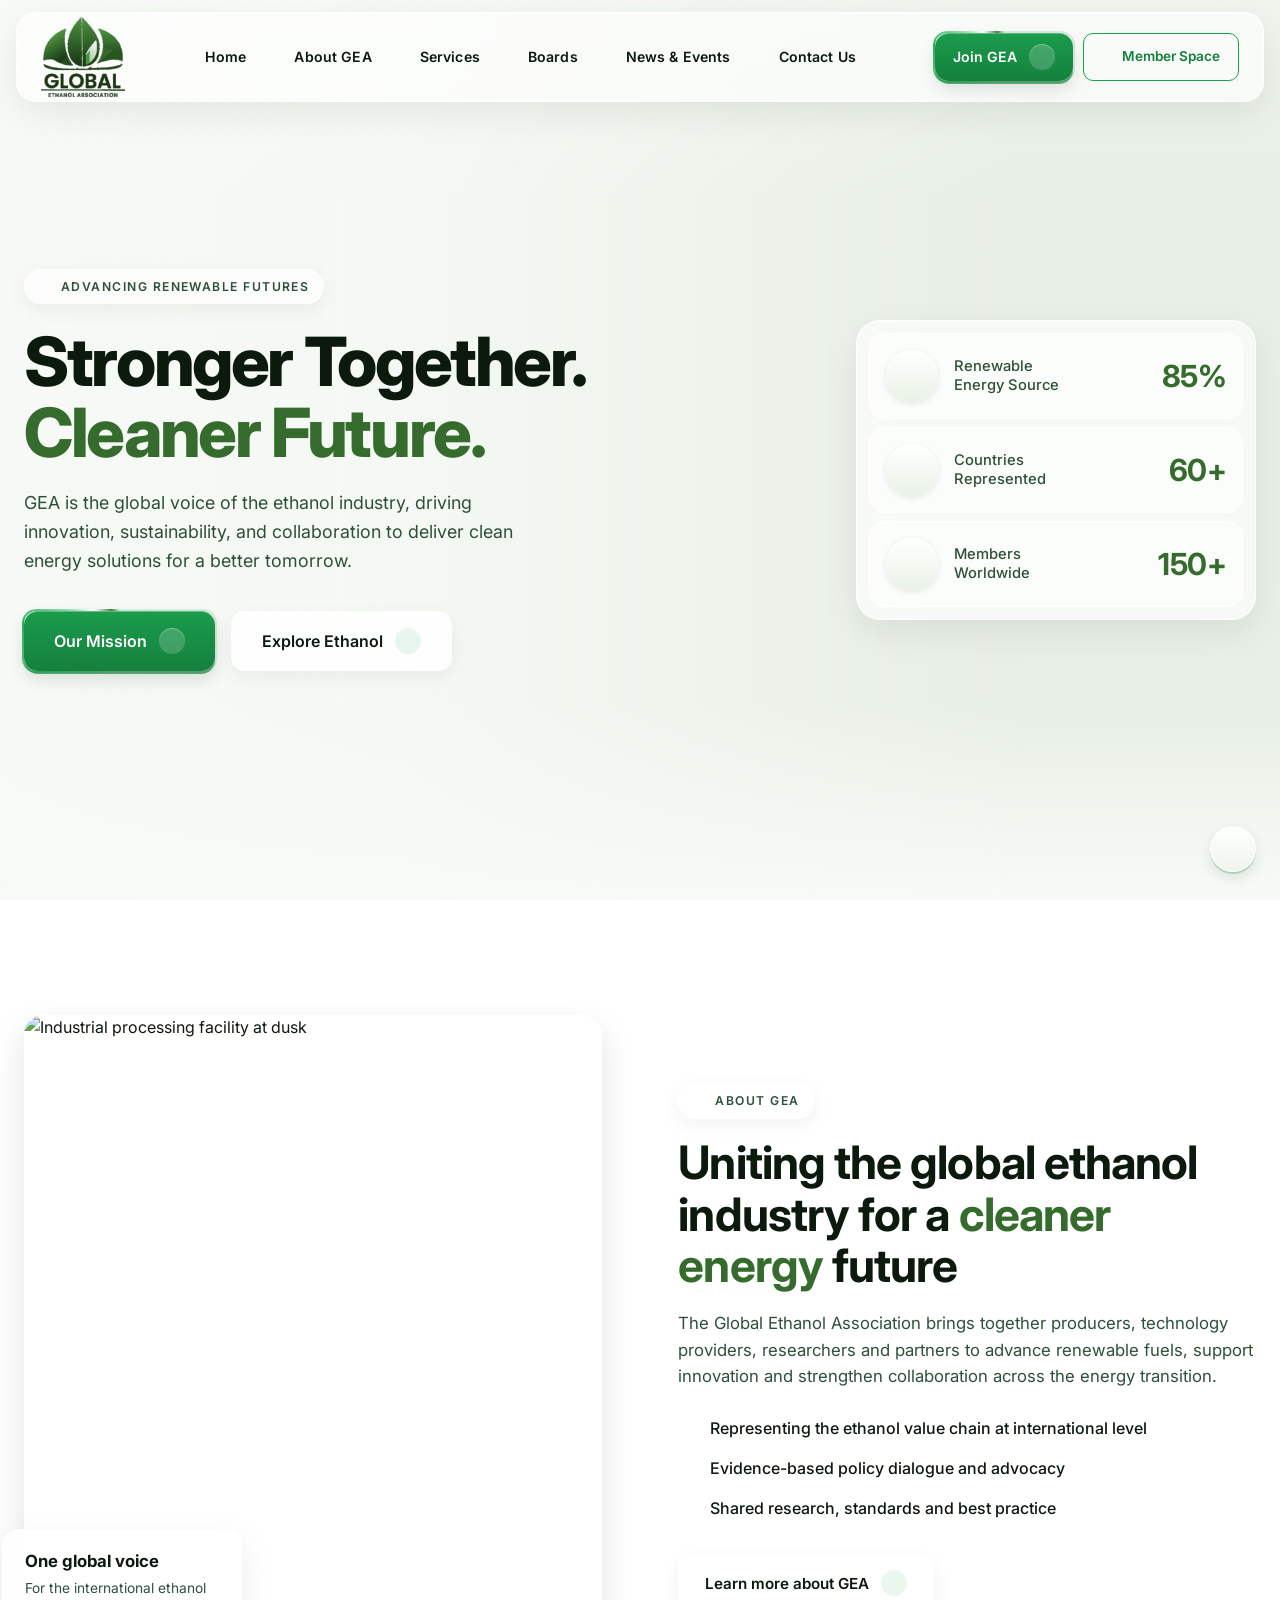
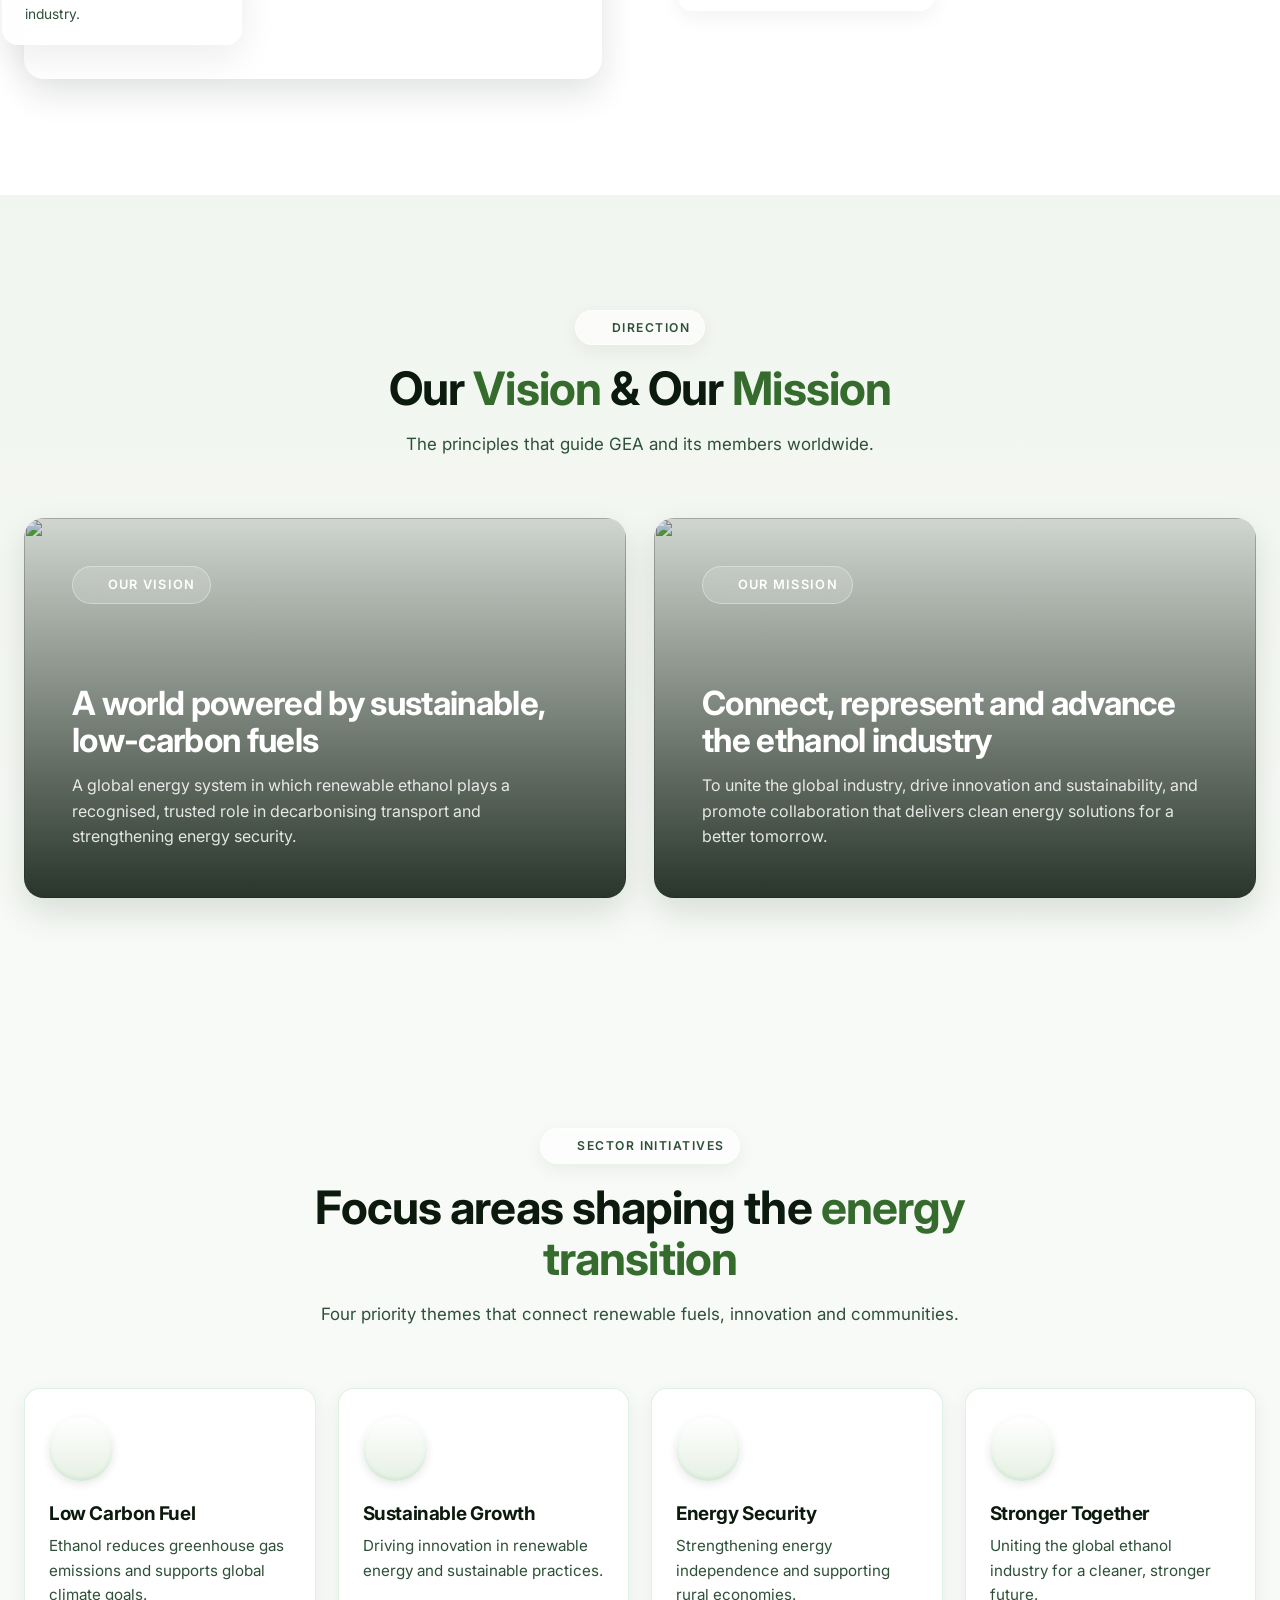
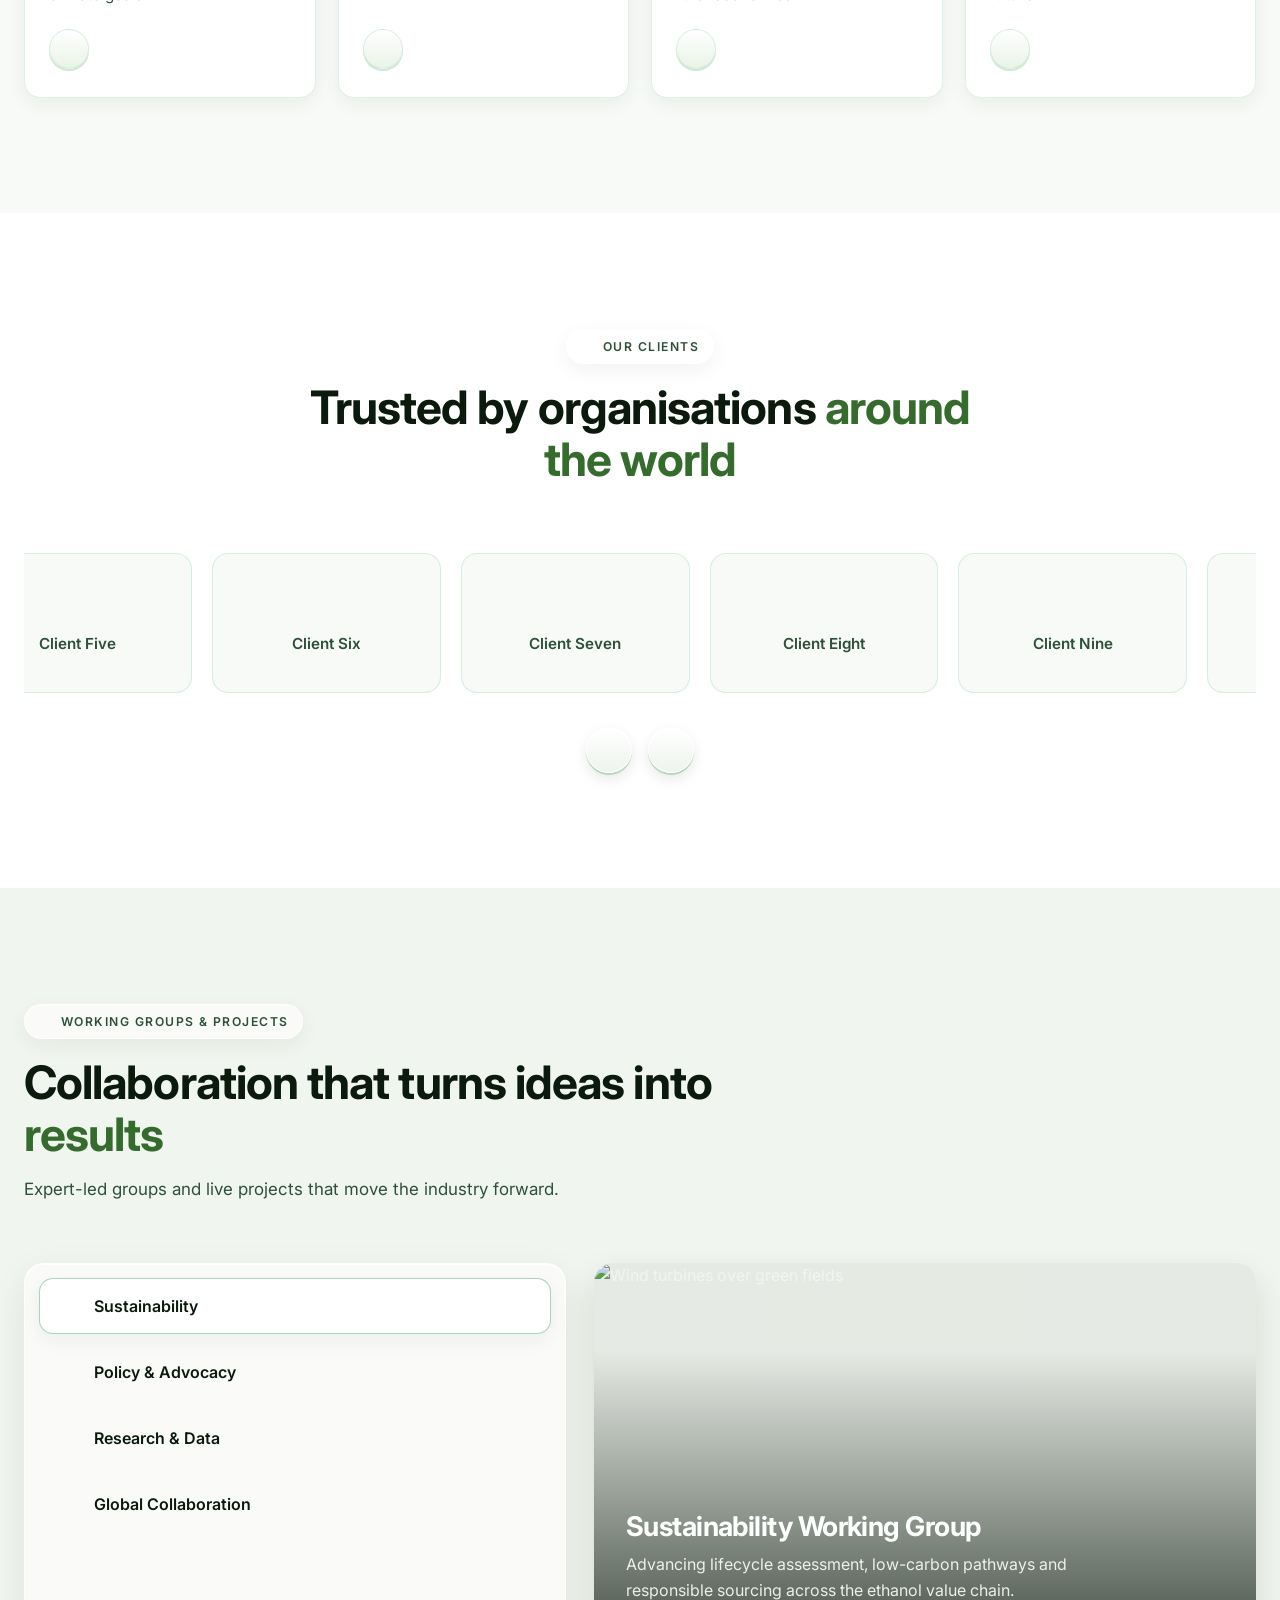
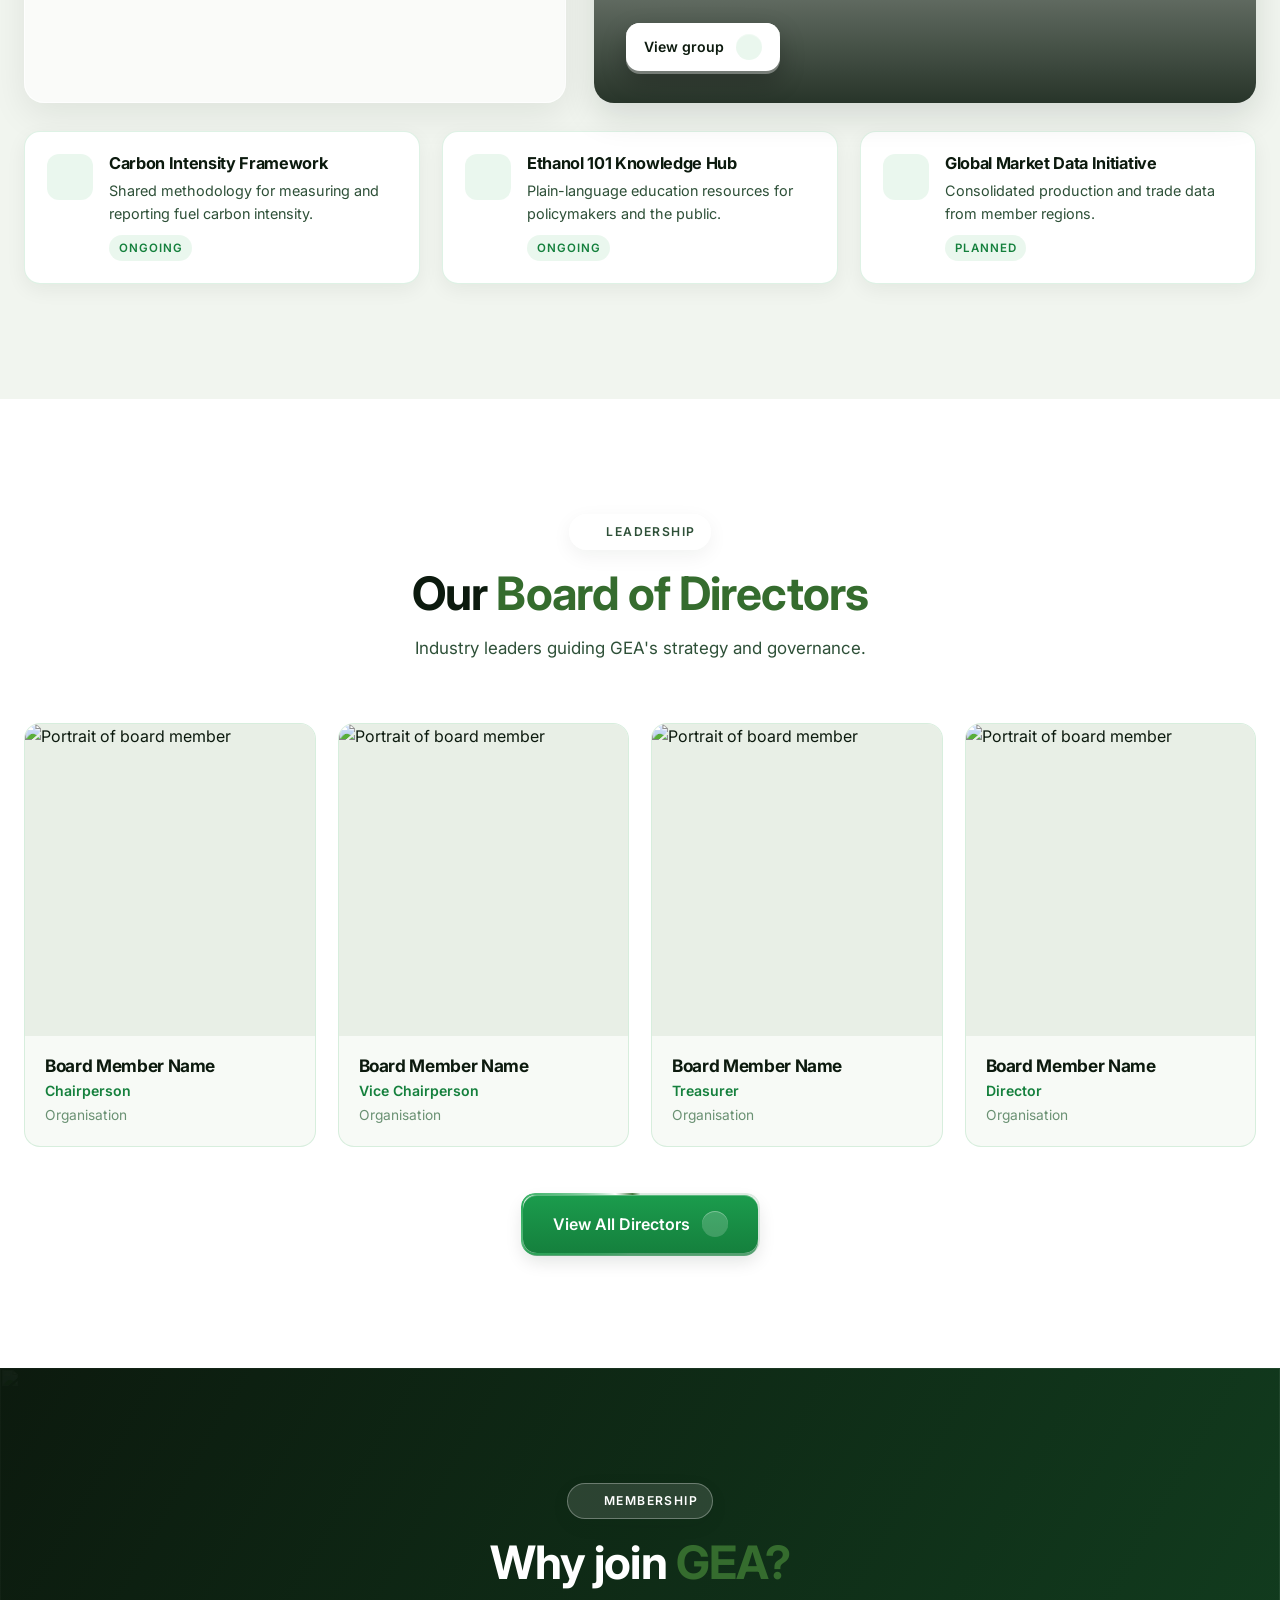
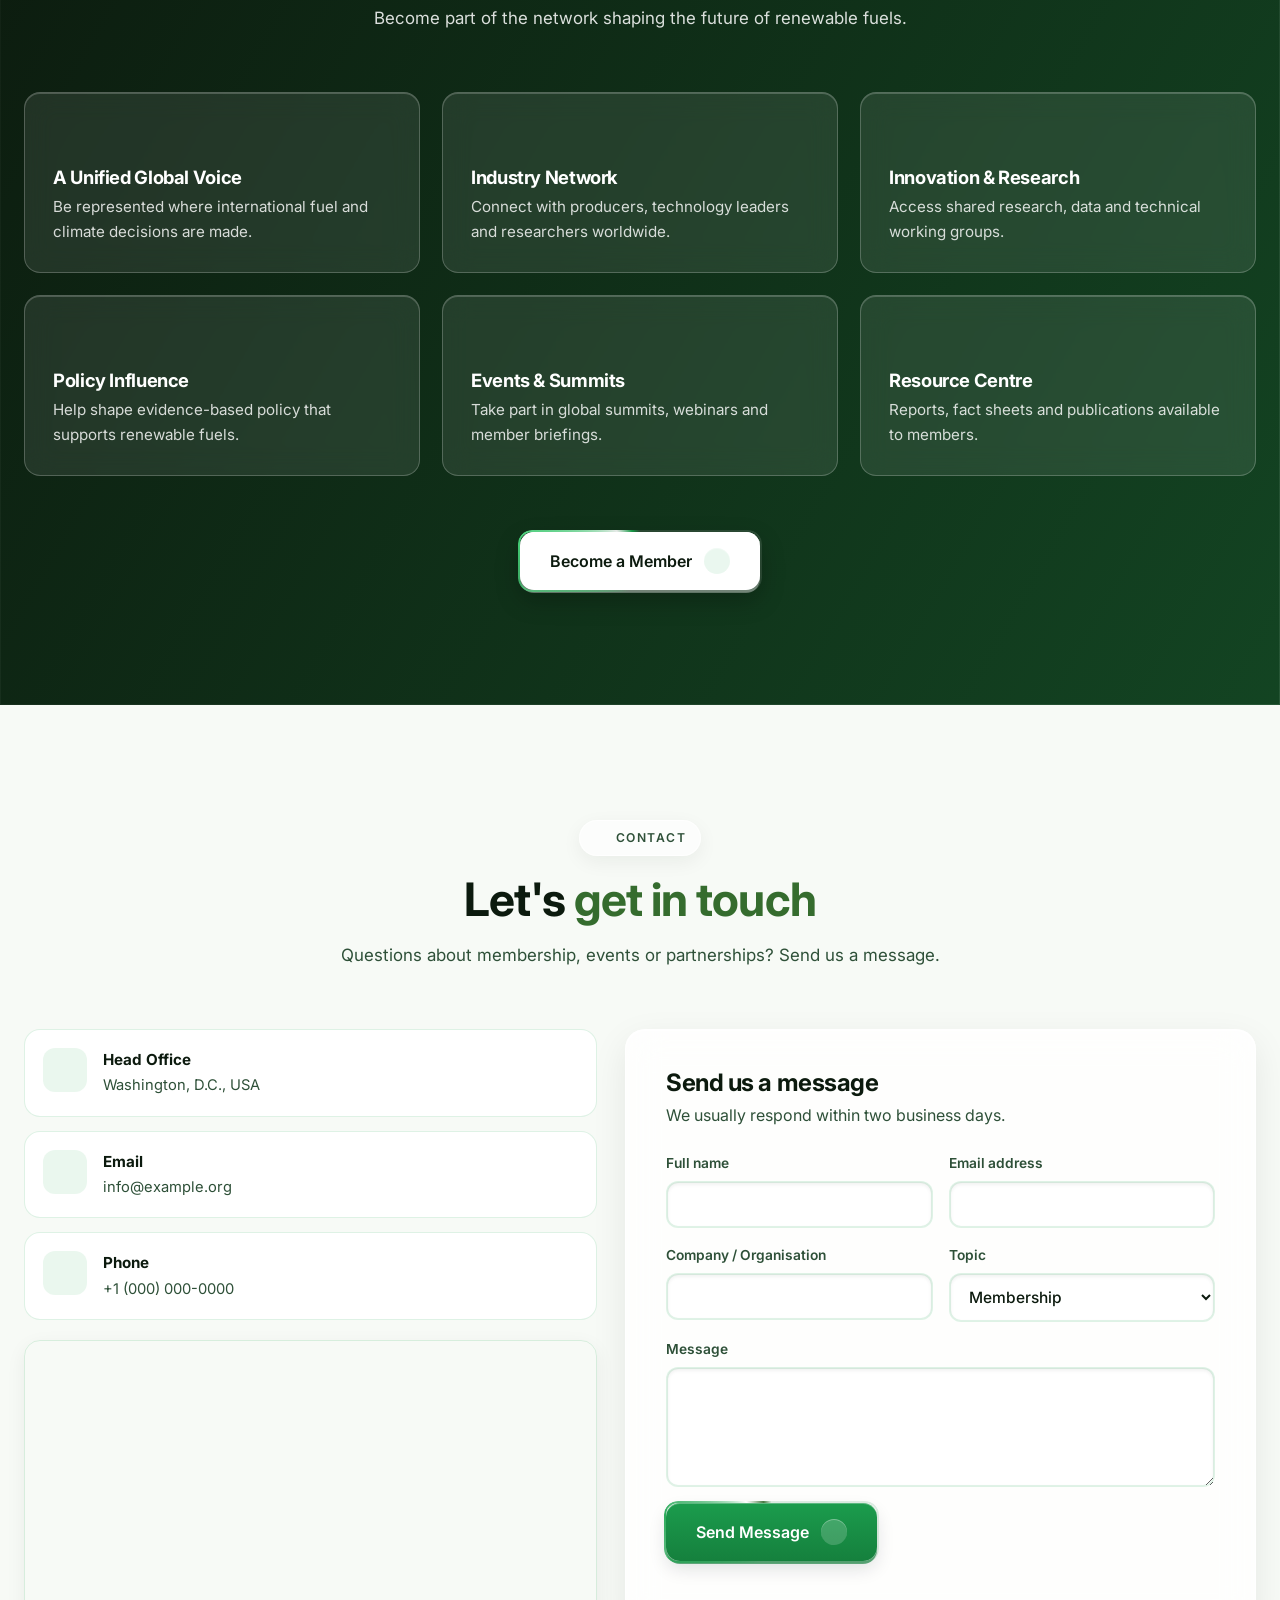
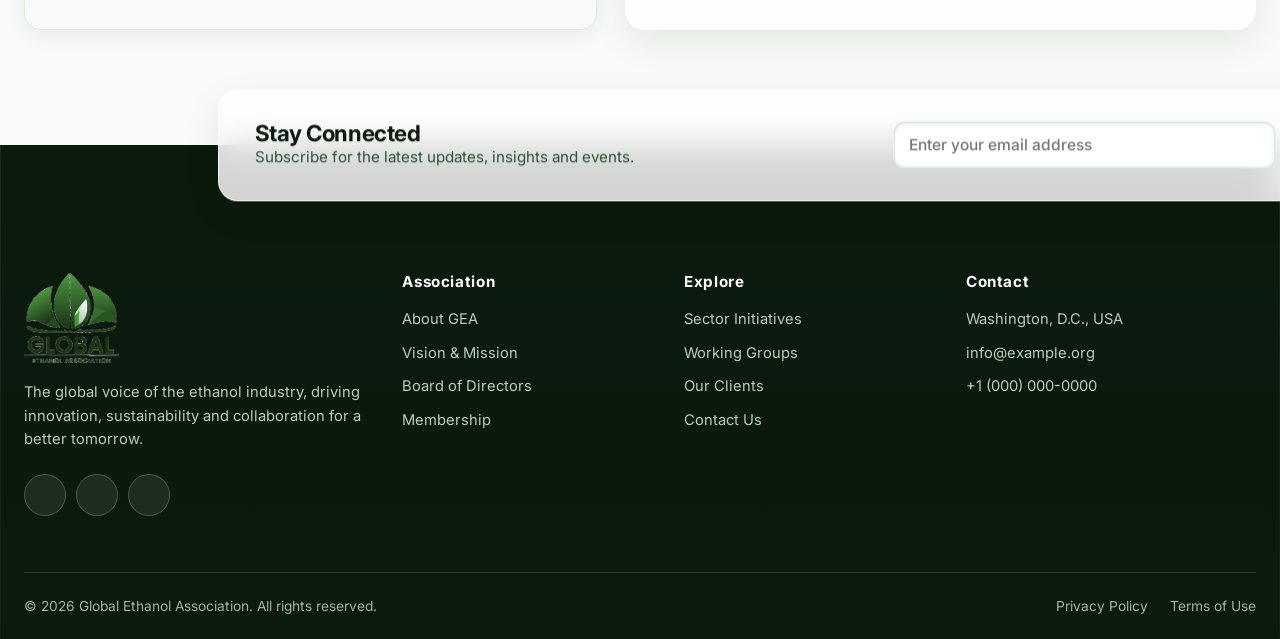
==== index.html @ d908e76a "first commit" ====
<!DOCTYPE html>
<html lang="en">
<head>
<meta charset="UTF-8">
<meta name="viewport" content="width=device-width, initial-scale=1">
<title>Global Ethanol Association | Stronger Together. Cleaner Future.</title>
<meta name="description" content="The Global Ethanol Association brings together the global ethanol industry to advance renewable fuels, innovation and collaboration.">
<link rel="preconnect" href="https://fonts.googleapis.com">
<link rel="preconnect" href="https://fonts.gstatic.com" crossorigin>
<link href="https://fonts.googleapis.com/css2?family=Inter:wght@400;500;600;700;800&display=swap" rel="stylesheet">
<script src="https://unpkg.com/lucide@latest"></script>

<link rel="stylesheet" href="css/style.css">
</head>

<body>
<a class="skip" href="#main">Skip to main content</a>

<!-- =============== HEADER =============== -->
<header class="header" id="header">
  <div class="bar">
    <a class="logo" href="index.html" aria-label="Global Ethanol Association home">
      <img src="assets/gea-logo-header.png" alt="Global Ethanol Association" width="190" height="46">
    </a>
    <nav class="nav" aria-label="Primary">
      <ul>
        <li><a href="index.html" class="active">Home</a></li>
        <li><a href="about.html">About GEA</a></li>
        <li><a href="services.html">Services</a></li>
        <li><a href="about.html#board">Boards</a></li>
        <li><a href="news-events.html">News &amp; Events</a></li>
        <li><a href="contact.html">Contact Us</a></li>
      </ul>
    </nav>
    <div class="header-actions">
      <a class="btn btn-primary btn-orbit sm" href="contact.html#join" id="joinGEABtn">Join GEA <span class="ico"><i data-lucide="arrow-right"></i></span></a>
      <a class="btn-member" href="#memberspace" id="memberSpaceBtn"><i data-lucide="lock"></i> Member Space</a>
      <button class="icon-btn menu-toggle" id="menuBtn" aria-label="Open menu" aria-expanded="false" aria-controls="mobileMenu"><i data-lucide="menu"></i></button>
    </div>
  </div>
</header>

<div class="mobile-menu" id="mobileMenu" aria-hidden="true">
  <div class="mobile-menu-inner">
    <a class="link" href="index.html">Home <i data-lucide="arrow-right"></i></a>
    <a class="link" href="about.html">About GEA <i data-lucide="arrow-right"></i></a>
    <a class="link" href="services.html">Services <i data-lucide="arrow-right"></i></a>
    <a class="link" href="about.html#board">Boards <i data-lucide="arrow-right"></i></a>
    <a class="link" href="news-events.html">News &amp; Events <i data-lucide="arrow-right"></i></a>
    <a class="link" href="contact.html">Contact Us <i data-lucide="arrow-right"></i></a>
    <div class="mobile-menu-btns">
      <a class="btn btn-primary btn-orbit lg" href="contact.html#join">Join GEA <span class="ico"><i data-lucide="arrow-right"></i></span></a>
      <a class="btn-member" href="#memberspace"><i data-lucide="lock"></i> Member Space</a>
    </div>
  </div>
</div>

<main id="main">

<!-- =============== HERO =============== -->
<section class="hero" id="top">
  <div class="hero-media">
    <video id="heroVideo" autoplay muted loop playsinline preload="auto"
      poster="https://images.unsplash.com/photo-1466611653911-95081537e5b7?auto=format&fit=crop&w=1920&q=80">
      <source src="https://lightslategray-eel-513130.hostingersite.com/assets/video/intro_1080.mp4" type="video/mp4">
    </video>
  </div>

  <div class="container hero-inner">
    <div>
      <span class="eyebrow rise delay-0"><i data-lucide="leaf"></i> Advancing Renewable Futures</span>
      <h1 class="rise delay-1">Stronger Together.<br><em>Cleaner Future.</em></h1>
      <p class="lead rise delay-2">GEA is the global voice of the ethanol industry, driving innovation, sustainability, and collaboration to deliver clean energy solutions for a better tomorrow.</p>
      <div class="hero-cta rise delay-3">
        <a href="#vision" class="btn btn-primary btn-orbit lg">Our Mission <span class="ico"><i data-lucide="arrow-right"></i></span></a>
        <a href="#sectors" class="btn btn-glass lg">Explore Ethanol <span class="ico"><i data-lucide="play"></i></span></a>
      </div>
    </div>

    <aside class="hero-stats rise delay-5" aria-label="GEA at a glance">
      <div class="stat-row">
        <span class="ic"><i data-lucide="leaf"></i></span>
        <span class="lbl">Renewable<br>Energy Source</span>
        <span class="val"><span class="count" data-to="85">0</span>%</span>
      </div>
      <div class="stat-row">
        <span class="ic"><i data-lucide="globe"></i></span>
        <span class="lbl">Countries<br>Represented</span>
        <span class="val"><span class="count" data-to="60">0</span>+</span>
      </div>
      <div class="stat-row">
        <span class="ic"><i data-lucide="users"></i></span>
        <span class="lbl">Members<br>Worldwide</span>
        <span class="val"><span class="count" data-to="150">0</span>+</span>
      </div>
    </aside>
  </div>

  <button class="icon-btn hero-video-ctrl" id="videoToggle" aria-label="Pause background video"><i data-lucide="pause"></i></button>
  <a href="#about" class="scroll-cue" aria-label="Scroll to About"><i data-lucide="chevron-down"></i></a>
</section>

<!-- =============== ABOUT =============== -->
<section class="section bg-1" id="about">
  <div class="container about-grid">
    <div class="about-media reveal">
      <div class="main reveal-img">
        <img src="https://images.unsplash.com/photo-1532601224476-15c79f2f7a51?auto=format&fit=crop&w=1000&q=80" alt="Industrial processing facility at dusk" loading="lazy">
      </div>
      <div class="about-badge"><strong>One global voice</strong><span>For the international ethanol industry.</span></div>
    </div>
    <div class="about-text">
      <span class="eyebrow reveal"><i data-lucide="building-2"></i> About GEA</span>
      <div class="section-head reveal delay-1 no-margin-bottom">
        <h2>Uniting the global ethanol industry for a <em>cleaner energy</em> future</h2>
      </div>
      <p class="reveal delay-2">The Global Ethanol Association brings together producers, technology providers, researchers and partners to advance renewable fuels, support innovation and strengthen collaboration across the energy transition.</p>
      <ul class="checks reveal delay-3">
        <li><i data-lucide="check-circle-2"></i> Representing the ethanol value chain at international level</li>
        <li><i data-lucide="check-circle-2"></i> Evidence-based policy dialogue and advocacy</li>
        <li><i data-lucide="check-circle-2"></i> Shared research, standards and best practice</li>
      </ul>
      <a href="#join" class="btn btn-glass reveal delay-4">Learn more about GEA <span class="ico"><i data-lucide="arrow-right"></i></span></a>
    </div>
  </div>
</section>

<!-- =============== VISION & MISSION =============== -->
<section class="section vm" id="vision">
  <div class="container">
    <div class="section-head center reveal">
      <span class="eyebrow"><i data-lucide="compass"></i> Direction</span>
      <h2>Our <em>Vision</em> &amp; Our <em>Mission</em></h2>
      <p>The principles that guide GEA and its members worldwide.</p>
    </div>
    <div class="vm-grid">
      <article class="vm-card reveal">
        <img class="bgimg" src="https://images.unsplash.com/photo-1473341304170-971dccb5ac1e?auto=format&fit=crop&w=1200&q=80" alt="" loading="lazy">
        <span class="tag"><i data-lucide="eye"></i> Our Vision</span>
        <h3>A world powered by sustainable, low-carbon fuels</h3>
        <p>A global energy system in which renewable ethanol plays a recognised, trusted role in decarbonising transport and strengthening energy security.</p>
      </article>
      <article class="vm-card reveal delay-1">
        <img class="bgimg" src="https://images.unsplash.com/photo-1500382017468-9049fed747ef?auto=format&fit=crop&w=1200&q=80" alt="" loading="lazy">
        <span class="tag"><i data-lucide="target"></i> Our Mission</span>
        <h3>Connect, represent and advance the ethanol industry</h3>
        <p>To unite the global industry, drive innovation and sustainability, and promote collaboration that delivers clean energy solutions for a better tomorrow.</p>
      </article>
    </div>
  </div>
</section>

<!-- =============== SECTOR INITIATIVES =============== -->
<section class="section bg-0" id="sectors">
  <div class="container">
    <div class="section-head center reveal">
      <span class="eyebrow"><i data-lucide="layers"></i> Sector Initiatives</span>
      <h2>Focus areas shaping the <em>energy transition</em></h2>
      <p>Four priority themes that connect renewable fuels, innovation and communities.</p>
    </div>
    <div class="cards-4">
      <a href="#" class="card reveal"><span class="badge"><i data-lucide="globe-2"></i></span><h3>Low Carbon Fuel</h3><p>Ethanol reduces greenhouse gas emissions and supports global climate goals.</p><span class="go"><i data-lucide="arrow-right"></i></span></a>
      <a href="#" class="card reveal delay-1"><span class="badge"><i data-lucide="flask-conical"></i></span><h3>Sustainable Growth</h3><p>Driving innovation in renewable energy and sustainable practices.</p><span class="go"><i data-lucide="arrow-right"></i></span></a>
      <a href="#" class="card reveal delay-2"><span class="badge"><i data-lucide="shield-check"></i></span><h3>Energy Security</h3><p>Strengthening energy independence and supporting rural economies.</p><span class="go"><i data-lucide="arrow-right"></i></span></a>
      <a href="#" class="card reveal delay-3"><span class="badge"><i data-lucide="users"></i></span><h3>Stronger Together</h3><p>Uniting the global ethanol industry for a cleaner, stronger future.</p><span class="go"><i data-lucide="arrow-right"></i></span></a>
    </div>
  </div>
</section>

<!-- =============== CLIENTS CAROUSEL =============== -->
<section class="section clients" id="clients">
  <div class="container">
    <div class="section-head center reveal">
      <span class="eyebrow"><i data-lucide="handshake"></i> Our Clients</span>
      <h2>Trusted by organisations <em>around the world</em></h2>
    </div>
    <div class="carousel reveal">
      <div class="track" id="clientTrack" tabindex="0" aria-label="Client list, continuously scrolling">
        <!-- Replace with approved client logos (keep original colours and proportions) -->
        <div class="client"><i data-lucide="factory"></i><span>Client One</span></div>
        <div class="client"><i data-lucide="fuel"></i><span>Client Two</span></div>
        <div class="client"><i data-lucide="wheat"></i><span>Client Three</span></div>
        <div class="client"><i data-lucide="landmark"></i><span>Client Four</span></div>
        <div class="client"><i data-lucide="microscope"></i><span>Client Five</span></div>
        <div class="client"><i data-lucide="truck"></i><span>Client Six</span></div>
        <div class="client"><i data-lucide="zap"></i><span>Client Seven</span></div>
        <div class="client"><i data-lucide="sprout"></i><span>Client Eight</span></div>
        <div class="client"><i data-lucide="building"></i><span>Client Nine</span></div>
        <div class="client"><i data-lucide="ship"></i><span>Client Ten</span></div>
      </div>
      <div class="carousel-ctrl">
        <button class="icon-btn" id="prevClient" aria-label="Previous clients"><i data-lucide="chevron-left"></i></button>
        <button class="icon-btn" id="nextClient" aria-label="Next clients"><i data-lucide="chevron-right"></i></button>
      </div>
    </div>
  </div>
</section>

<!-- =============== WORKING GROUPS & PROJECTS =============== -->
<section class="section bg-2" id="groups">
  <div class="container">
    <div class="section-head reveal">
      <span class="eyebrow"><i data-lucide="network"></i> Working Groups &amp; Projects</span>
      <h2>Collaboration that turns ideas into <em>results</em></h2>
      <p>Expert-led groups and live projects that move the industry forward.</p>
    </div>
    <div class="wg-wrap reveal">
      <div class="wg-tabs" role="tablist" aria-label="Working groups">
        <button class="wg-tab" role="tab" aria-selected="true" aria-controls="wg1" id="t1"><i data-lucide="leaf"></i> Sustainability <i class="chev" data-lucide="chevron-right"></i></button>
        <button class="wg-tab" role="tab" aria-selected="false" aria-controls="wg2" id="t2" tabindex="-1"><i data-lucide="landmark"></i> Policy &amp; Advocacy <i class="chev" data-lucide="chevron-right"></i></button>
        <button class="wg-tab" role="tab" aria-selected="false" aria-controls="wg3" id="t3" tabindex="-1"><i data-lucide="bar-chart-3"></i> Research &amp; Data <i class="chev" data-lucide="chevron-right"></i></button>
        <button class="wg-tab" role="tab" aria-selected="false" aria-controls="wg4" id="t4" tabindex="-1"><i data-lucide="globe"></i> Global Collaboration <i class="chev" data-lucide="chevron-right"></i></button>
      </div>
      <div>
        <article class="wg-panel show" role="tabpanel" id="wg1" aria-labelledby="t1">
          <img src="https://images.unsplash.com/photo-1497435334941-8c899ee9e8e9?auto=format&fit=crop&w=1200&q=80" alt="Wind turbines over green fields" loading="lazy">
          <div class="inner"><h3>Sustainability Working Group</h3><p>Advancing lifecycle assessment, low-carbon pathways and responsible sourcing across the ethanol value chain.</p><a href="#" class="btn btn-light sm">View group <span class="ico"><i data-lucide="arrow-right"></i></span></a></div>
        </article>
        <article class="wg-panel" role="tabpanel" id="wg2" aria-labelledby="t2" hidden>
          <img src="https://images.unsplash.com/photo-1589829545856-d10d557cf95f?auto=format&fit=crop&w=1200&q=80" alt="Government building" loading="lazy">
          <div class="inner"><h3>Policy &amp; Advocacy Group</h3><p>Engaging policymakers with evidence-based positions that support renewable fuel adoption worldwide.</p><a href="#" class="btn btn-light sm">View group <span class="ico"><i data-lucide="arrow-right"></i></span></a></div>
        </article>
        <article class="wg-panel" role="tabpanel" id="wg3" aria-labelledby="t3" hidden>
          <img src="https://images.unsplash.com/photo-1581092160562-40aa08e78837?auto=format&fit=crop&w=1200&q=80" alt="Scientist working in a laboratory" loading="lazy">
          <div class="inner"><h3>Research &amp; Data Group</h3><p>Sharing technical research, standards and market data to inform decisions across the sector.</p><a href="#" class="btn btn-light sm">View group <span class="ico"><i data-lucide="arrow-right"></i></span></a></div>
        </article>
        <article class="wg-panel" role="tabpanel" id="wg4" aria-labelledby="t4" hidden>
          <img src="https://images.unsplash.com/photo-1573164713714-d95e436ab8d6?auto=format&fit=crop&w=1200&q=80" alt="International team meeting" loading="lazy">
          <div class="inner"><h3>Global Collaboration Group</h3><p>Building partnerships between regions, institutions and companies to share knowledge and opportunity.</p><a href="#" class="btn btn-light sm">View group <span class="ico"><i data-lucide="arrow-right"></i></span></a></div>
        </article>
      </div>
    </div>
    <div class="projects">
      <article class="project reveal"><span class="pi"><i data-lucide="recycle"></i></span><div><h4>Carbon Intensity Framework</h4><p>Shared methodology for measuring and reporting fuel carbon intensity.</p><span class="status">Ongoing</span></div></article>
      <article class="project reveal delay-1"><span class="pi"><i data-lucide="book-open"></i></span><div><h4>Ethanol 101 Knowledge Hub</h4><p>Plain-language education resources for policymakers and the public.</p><span class="status">Ongoing</span></div></article>
      <article class="project reveal delay-2"><span class="pi"><i data-lucide="database"></i></span><div><h4>Global Market Data Initiative</h4><p>Consolidated production and trade data from member regions.</p><span class="status">Planned</span></div></article>
    </div>
  </div>
</section>

<!-- =============== BOARD =============== -->
<section class="section board" id="board">
  <div class="container">
    <div class="section-head center reveal">
      <span class="eyebrow"><i data-lucide="award"></i> Leadership</span>
      <h2>Our <em>Board of Directors</em></h2>
      <p>Industry leaders guiding GEA's strategy and governance.</p>
    </div>
    <div class="board-grid">
      <!-- Placeholder names: replace with approved board details -->
      <article class="member reveal"><div class="ph"><img src="https://images.unsplash.com/photo-1507003211169-0a1dd7228f2d?auto=format&fit=crop&w=600&q=80" alt="Portrait of board member" loading="lazy"></div><div class="info"><h3>Board Member Name</h3><p class="role">Chairperson</p><p class="org">Organisation</p></div></article>
      <article class="member reveal delay-1"><div class="ph"><img src="https://images.unsplash.com/photo-1494790108377-be9c29b29330?auto=format&fit=crop&w=600&q=80" alt="Portrait of board member" loading="lazy"></div><div class="info"><h3>Board Member Name</h3><p class="role">Vice Chairperson</p><p class="org">Organisation</p></div></article>
      <article class="member reveal delay-2"><div class="ph"><img src="https://images.unsplash.com/photo-1472099645785-5658abf4ff4e?auto=format&fit=crop&w=600&q=80" alt="Portrait of board member" loading="lazy"></div><div class="info"><h3>Board Member Name</h3><p class="role">Treasurer</p><p class="org">Organisation</p></div></article>
      <article class="member reveal delay-3"><div class="ph"><img src="https://images.unsplash.com/photo-1573496359142-b8d87734a5a2?auto=format&fit=crop&w=600&q=80" alt="Portrait of board member" loading="lazy"></div><div class="info"><h3>Board Member Name</h3><p class="role">Director</p><p class="org">Organisation</p></div></article>
    </div>
    <div class="center-cta reveal"><a href="#" class="btn btn-primary btn-orbit lg">View All Directors <span class="ico"><i data-lucide="arrow-right"></i></span></a></div>
  </div>
</section>

<!-- =============== WHY JOIN =============== -->
<section class="section why" id="join">
  <img class="bgimg" src="https://images.unsplash.com/photo-1509391366360-2e959784a276?auto=format&fit=crop&w=1800&q=80" alt="" loading="lazy">
  <div class="container">
    <div class="section-head center reveal">
      <span class="eyebrow"><i data-lucide="sparkles"></i> Membership</span>
      <h2>Why join <em class="join-highlight">GEA?</em></h2>
      <p>Become part of the network shaping the future of renewable fuels.</p>
    </div>
    <div class="why-grid">
      <article class="perk reveal"><i data-lucide="megaphone"></i><h3>A Unified Global Voice</h3><p>Be represented where international fuel and climate decisions are made.</p></article>
      <article class="perk reveal delay-1"><i data-lucide="network"></i><h3>Industry Network</h3><p>Connect with producers, technology leaders and researchers worldwide.</p></article>
      <article class="perk reveal delay-2"><i data-lucide="lightbulb"></i><h3>Innovation &amp; Research</h3><p>Access shared research, data and technical working groups.</p></article>
      <article class="perk reveal"><i data-lucide="scale"></i><h3>Policy Influence</h3><p>Help shape evidence-based policy that supports renewable fuels.</p></article>
      <article class="perk reveal delay-1"><i data-lucide="calendar-days"></i><h3>Events &amp; Summits</h3><p>Take part in global summits, webinars and member briefings.</p></article>
      <article class="perk reveal delay-2"><i data-lucide="library"></i><h3>Resource Centre</h3><p>Reports, fact sheets and publications available to members.</p></article>
    </div>
    <div class="center-cta reveal"><a href="#contact" class="btn btn-light btn-orbit on-dark lg">Become a Member <span class="ico"><i data-lucide="arrow-right"></i></span></a></div>
  </div>
</section>

<!-- =============== CONTACT =============== -->
<section class="section bg-0" id="contact">
  <div class="container">
    <div class="section-head center reveal">
      <span class="eyebrow"><i data-lucide="mail"></i> Contact</span>
      <h2>Let's <em>get in touch</em></h2>
      <p>Questions about membership, events or partnerships? Send us a message.</p>
    </div>
    <div class="contact-grid">
      <div class="contact-info reveal">
        <ul class="info-list">
          <!-- Replace with approved contact details -->
          <li class="info-item"><span class="ic"><i data-lucide="map-pin"></i></span><div><strong>Head Office</strong><span>Washington, D.C., USA</span></div></li>
          <li class="info-item"><span class="ic"><i data-lucide="mail"></i></span><div><strong>Email</strong><a href="mailto:info@example.org">info@example.org</a></div></li>
          <li class="info-item"><span class="ic"><i data-lucide="phone"></i></span><div><strong>Phone</strong><a href="tel:+10000000000">+1 (000) 000-0000</a></div></li>
        </ul>
        <div class="map">
          <iframe title="GEA office location on Google Maps" loading="lazy" referrerpolicy="no-referrer-when-downgrade"
            src="https://www.google.com/maps?q=Washington,+DC,+USA&output=embed"></iframe>
        </div>
      </div>

      <form class="form reveal delay-1" id="contactForm" novalidate>
        <h3>Send us a message</h3>
        <p>We usually respond within two business days.</p>
        <div class="row">
          <div class="field"><label for="name">Full name</label><input id="name" name="name" autocomplete="name" required><span class="err" id="e-name">Please enter your name.</span></div>
          <div class="field"><label for="email">Email address</label><input id="email" name="email" type="email" autocomplete="email" required><span class="err" id="e-email">Please enter a valid email address.</span></div>
        </div>
        <div class="row">
          <div class="field"><label for="company">Company / Organisation</label><input id="company" name="company" autocomplete="organization"></div>
          <div class="field"><label for="topic">Topic</label>
            <select id="topic" name="topic"><option>Membership</option><option>Events</option><option>Partnerships</option><option>Media</option><option>Other</option></select></div>
        </div>
        <div class="field"><label for="message">Message</label><textarea id="message" name="message" required></textarea><span class="err" id="e-message">Please write a short message.</span></div>
        <button type="submit" class="btn btn-primary btn-orbit lg">Send Message <span class="ico"><i data-lucide="send"></i></span></button>
        <div class="form-ok" id="formOk" role="status"><i data-lucide="check-circle-2"></i> Thank you! Your message has been received.</div>
      </form>
    </div>
  </div>
</section>

</main>

<!-- =============== FOOTER =============== -->
 <div>
   <div class="footer-cta">
    <div><h3>Stay Connected</h3><p>Subscribe for the latest updates, insights and events.</p></div>
    <form class="news" id="newsForm" novalidate>
      <div class="field"><label class="sr-only" for="nl">Email address</label><input id="nl" type="email" placeholder="Enter your email address" autocomplete="email" required><span class="err" id="e-nl">Enter a valid email address.</span></div>
      <button class="btn btn-primary btn-orbit" type="submit">Subscribe</button>
    </form>
  </div>
<footer class="footer" id="footer">
  
  <img class="bgimg" id="footerBg" src="https://images.unsplash.com/photo-1448375240586-882707db888b?auto=format&fit=crop&w=1800&q=80" alt="" loading="lazy">
 

  <div class="container footer-main">
    <div>
      <a class="logo" href="#top"><img src="assets/gea-logo.png" alt="Global Ethanol Association"></a>
      <p>The global voice of the ethanol industry, driving innovation, sustainability and collaboration for a better tomorrow.</p>
      <div class="social">
        <a href="#" aria-label="LinkedIn"><i data-lucide="linkedin"></i></a>
        <a href="#" aria-label="X / Twitter"><i data-lucide="twitter"></i></a>
        <a href="#" aria-label="YouTube"><i data-lucide="youtube"></i></a>
      </div>
    </div>
    <div><h4>Association</h4><ul><li><a href="#about">About GEA</a></li><li><a href="#vision">Vision &amp; Mission</a></li><li><a href="#board">Board of Directors</a></li><li><a href="#join">Membership</a></li></ul></div>
    <div><h4>Explore</h4><ul><li><a href="#sectors">Sector Initiatives</a></li><li><a href="#groups">Working Groups</a></li><li><a href="#clients">Our Clients</a></li><li><a href="#contact">Contact Us</a></li></ul></div>
    <div><h4>Contact</h4><ul><li>Washington, D.C., USA</li><li><a href="mailto:info@example.org">info@example.org</a></li><li><a href="tel:+10000000000">+1 (000) 000-0000</a></li></ul></div>
  </div>

  <div class="container footer-bottom">
    <span>© <span id="year">2026</span> Global Ethanol Association. All rights reserved.</span>
    <nav aria-label="Legal"><a href="#">Privacy Policy</a><a href="#">Terms of Use</a></nav>
  </div>
</footer>

 </div>
<button class="icon-btn to-top" id="toTop" aria-label="Back to top"><i data-lucide="arrow-up"></i></button>

<script src="js/main.js"></script>
</body>
</html>
---- css/style.css ----
/* =========================================================
   1. DESIGN TOKENS (official GEA palette preserved)
   ========================================================= */
@property --angle {
  syntax: "<angle>";
  initial-value: 0deg;
  inherits: false;
}

:root {
  --bg0: #f7faf6;
  --bg1: #ffffff;
  --bg2: #f1f5ef;
  --bg3: #e8efe6;
  --accent: #16a34a;
  --accent-hi: #15803d;
  --accent-warm: #356C2E;
  --accent-dim: rgba(22, 163, 74, .09);
  --accent-dim2: rgba(22, 163, 74, .04);
  --t1: #0c1a0e;
  --t2: #2e5038;
  --t3: #6a9173;
  --border: rgba(22, 163, 74, .14);
  --border-hover: rgba(21, 128, 61, .35);
  --font-sans: "Inter", -apple-system, BlinkMacSystemFont, "Segoe UI", sans-serif;

  /* glass */
  --glass-bg: rgba(255, 255, 255, .62);
  --glass-bg-strong: rgba(255, 255, 255, .82);
  --glass-border: rgba(255, 255, 255, .75);
  --glass-blur: blur(18px) saturate(125%);
  --glass-shadow: 0 12px 36px rgba(12, 26, 14, .08), inset 0 1px 0 rgba(255, 255, 255, .85);
  --shadow-soft: 0 6px 20px rgba(12, 26, 14, .06);
  --shadow-lift: 0 14px 34px rgba(12, 26, 14, .12);

  /* tactile */
  --raised: 0 3px 0 rgba(21, 128, 61, .65), 0 8px 18px rgba(12, 26, 14, .12), inset 0 1px 0 rgba(255, 255, 255, .28);
  --recessed: inset 0 2px 4px rgba(12, 26, 14, .08), inset 0 0 0 1px rgba(22, 163, 74, .12);
  --focus-ring: 0 0 0 3px #fff, 0 0 0 5px var(--accent-hi);

  /* motion */
  --motion-fast: 150ms;
  --motion-normal: 220ms;
  --motion-slow: 520ms;
  --ease-standard: cubic-bezier(.2, 0, 0, 1);
  --ease-emphasized: cubic-bezier(.2, .8, .2, 1);

  --radius-sm: 12px;
  --radius-md: 16px;
  --radius-lg: 20px;
  --container: 1240px;
  --header-h: 84px;
}

/* =========================================================
   2. BASE
   ========================================================= */
*,
*::before,
*::after {
  box-sizing: border-box
}

html {
  scroll-behavior: smooth;
  scroll-padding-top: calc(var(--header-h) + 24px)
}

body {
  margin: 0;
  font-family: var(--font-sans);
  background: var(--bg0);
  color: var(--t1);
  line-height: 1.6;
  -webkit-font-smoothing: antialiased;
  overflow-x: hidden
}

img,
video {
  max-width: 100%;
  display: block
}

a {
  color: inherit;
  text-decoration: none
}

ul {
  list-style: none;
  margin: 0;
  padding: 0
}

h1,
h2,
h3,
h4 {
  margin: 0;
  line-height: 1.12;
  letter-spacing: -.02em
}

p {
  margin: 0
}

.container {
  width: min(var(--container), 100% - 48px);
  margin-inline: auto
}

.section {
  padding: clamp(72px, 9vw, 128px) 0;
  position: relative
}

.bg-0 {
  background: var(--bg0)
}

.bg-1 {
  background: var(--bg1)
}

.bg-2 {
  background: var(--bg2)
}

.sr-only {
  position: absolute;
  width: 1px;
  height: 1px;
  overflow: hidden;
  clip: rect(0 0 0 0);
  white-space: nowrap
}

:focus-visible {
  outline: none;
  box-shadow: var(--focus-ring);
  border-radius: 8px
}

.skip {
  position: absolute;
  left: -999px;
  top: 8px;
  background: var(--t1);
  color: #fff;
  padding: 10px 16px;
  border-radius: 8px;
  z-index: 200
}

.skip:focus {
  left: 8px
}

[data-lucide] {
  width: 1em;
  height: 1em;
  stroke-width: 2
}

.eyebrow {
  display: inline-flex;
  align-items: center;
  gap: 8px;
  font-size: .76rem;
  font-weight: 600;
  letter-spacing: .12em;
  text-transform: uppercase;
  color: var(--t2);
  padding: 7px 14px;
  border-radius: 999px;
  background: var(--glass-bg);
  border: 1px solid var(--glass-border);
  box-shadow: var(--shadow-soft)
}

.eyebrow i {
  color: var(--accent);
  font-size: 14px
}

.section-head {
  max-width: 720px;
  margin-bottom: clamp(36px, 5vw, 60px)
}

.section-head.center {
  margin-inline: auto;
  text-align: center
}

.section-head h2 {
  font-size: clamp(2rem, 3.6vw, 3.1rem);
  font-weight: 700;
  margin-top: 18px
}

.section-head h2 em {
  font-style: normal;
  color: var(--accent-warm)
}

.section-head p {
  margin-top: 16px;
  color: var(--t2);
  font-size: 1.06rem
}

/* =========================================================
   3. BUTTON SYSTEM
   ========================================================= */
.btn {
  --pad-y: 14px;
  --pad-x: 26px;
  position: relative;
  isolation: isolate;
  display: inline-flex;
  align-items: center;
  justify-content: center;
  gap: 12px;
  padding: var(--pad-y) var(--pad-x);
  font: 600 .95rem/1 var(--font-sans);
  border: 0;
  border-radius: 14px;
  cursor: pointer;
  transition: transform var(--motion-normal) var(--ease-standard), box-shadow var(--motion-normal) var(--ease-standard), background var(--motion-normal), color var(--motion-normal)
}

.btn .ico {
  display: grid;
  place-items: center;
  width: 26px;
  height: 26px;
  border-radius: 50%;
  background: rgba(255, 255, 255, .18);
  box-shadow: inset 0 1px 0 rgba(255, 255, 255, .3);
  transition: transform var(--motion-normal) var(--ease-standard)
}

.btn:hover .ico {
  transform: translateX(3px)
}

.btn-primary {
  color: #fff;
  background: linear-gradient(180deg, #1b9c4d 0%, var(--accent-hi) 100%);
  box-shadow: var(--raised)
}

.btn-primary:hover {
  transform: translateY(-2px);
  box-shadow: 0 5px 0 rgba(21, 128, 61, .65), 0 12px 24px rgba(12, 26, 14, .16), inset 0 1px 0 rgba(255, 255, 255, .3)
}

.btn-primary:active {
  transform: translateY(2px);
  box-shadow: 0 1px 0 rgba(21, 128, 61, .65), 0 3px 8px rgba(12, 26, 14, .12), inset 0 1px 0 rgba(255, 255, 255, .2)
}

.btn-glass {
  color: var(--t1);
  background: var(--glass-bg-strong);
  border: 1px solid var(--glass-border);
  box-shadow: var(--shadow-soft), inset 0 1px 0 #fff;
  backdrop-filter: var(--glass-blur);
  -webkit-backdrop-filter: var(--glass-blur)
}

.btn-glass .ico {
  background: var(--accent-dim);
  color: var(--accent-hi)
}

.btn-glass:hover {
  transform: translateY(-2px);
  border-color: var(--border-hover);
  box-shadow: var(--shadow-lift), inset 0 1px 0 #fff
}

.btn-glass:active {
  transform: translateY(1px)
}

.btn-text {
  padding: 6px 0;
  border-radius: 6px;
  color: var(--accent-hi);
  background: none;
  position: relative
}

.btn-text::after {
  content: "";
  position: absolute;
  left: 0;
  bottom: 2px;
  height: 2px;
  width: 100%;
  background: currentColor;
  transform: scaleX(0);
  transform-origin: left;
  transition: transform var(--motion-normal) var(--ease-standard)
}

.btn-text:hover::after {
  transform: scaleX(1)
}

/* Continuous animated border: rotating conic-gradient masked to a 2px ring */
.btn-orbit::before {
  content: "";
  position: absolute;
  inset: -2px;
  border-radius: inherit;
  padding: 2px;
  z-index: -1;
  pointer-events: none;
  background: conic-gradient(from var(--angle), rgba(21, 128, 61, .15) 0deg, rgba(21, 128, 61, .15) 200deg, #16a34a 280deg, rgba(255, 255, 255, .95) 320deg, #356C2E 345deg, rgba(21, 128, 61, .15) 360deg);
  -webkit-mask: linear-gradient(#000 0 0) content-box, linear-gradient(#000 0 0);
  -webkit-mask-composite: xor;
  mask: linear-gradient(#000 0 0) content-box exclude, linear-gradient(#000 0 0);
  animation: orbit 5s linear infinite;
  opacity: .9;
  transition: opacity var(--motion-normal)
}

.btn-orbit:hover::before {
  opacity: 1;
  animation-duration: 3.2s
}

.btn-orbit.on-dark::before {
  background: conic-gradient(from var(--angle), rgba(255, 255, 255, .12) 0deg, rgba(255, 255, 255, .12) 200deg, #4ade80 280deg, #fff 322deg, #16a34a 345deg, rgba(255, 255, 255, .12) 360deg)
}

@keyframes orbit {
  to {
    --angle: 360deg
  }
}

/* Fallback for browsers without @property: static ring */
@supports not (background:conic-gradient(from 1turn at 50% 50%, red, blue)) {
  .btn-orbit::before {
    background: var(--accent)
  }
}

.btn.lg {
  --pad-y: 16px;
  --pad-x: 30px;
  font-size: 1rem
}

.btn.sm {
  --pad-y: 11px;
  --pad-x: 18px;
  font-size: .88rem
}

.icon-btn {
  width: 46px;
  height: 46px;
  border-radius: 50%;
  display: grid;
  place-items: center;
  border: 1px solid var(--glass-border);
  background: linear-gradient(180deg, #fff, #eef4ec);
  color: var(--accent-hi);
  cursor: pointer;
  box-shadow: 0 2px 0 rgba(21, 128, 61, .25), 0 6px 14px rgba(12, 26, 14, .1), inset 0 1px 0 #fff;
  transition: transform var(--motion-fast), box-shadow var(--motion-fast);
  font-size: 20px
}

.icon-btn:hover {
  transform: translateY(-1px)
}

.icon-btn:active {
  transform: translateY(2px);
  box-shadow: 0 0 0 rgba(0, 0, 0, 0), inset 0 2px 4px rgba(12, 26, 14, .12)
}

/* =========================================================
   4. HEADER
   ========================================================= */
.header {
  position: fixed;
  top: 12px;
  left: 0;
  right: 0;
  z-index: 100;
  transition: top var(--motion-normal)
}

.header .bar {
  width: min(1400px, 100% - 32px);
  margin-inline: auto;
  height: 90px;
  display: flex;
  align-items: center;
  justify-content: space-between;
  gap: 16px;
  padding: 0 24px;
  border-radius: 20px;
  background: var(--glass-bg);
  backdrop-filter: var(--glass-blur);
  -webkit-backdrop-filter: var(--glass-blur);
  border: 1px solid var(--glass-border);
  box-shadow: var(--glass-shadow);
  transition: background var(--motion-normal), box-shadow var(--motion-normal), height var(--motion-normal)
}

.header.scrolled .bar {
  background: rgba(255, 255, 255, .92);
  box-shadow: 0 8px 32px rgba(12, 26, 14, .13), inset 0 1px 0 #fff;
  height: 62px
}

.logo img {
  height: 80px;
  width: auto;
  transition: height var(--motion-normal)
}

.header.scrolled .logo img {
  height: 40px
}

/* ---- Primary Nav ---- */
.nav ul {
  display: flex;
  align-items: center;
  gap: 20px;
  list-style: none;
  margin: 0;
  padding: 0
}

.nav a {
  position: relative;
  display: flex;
  align-items: center;
  gap: 5px;
  padding: 8px 14px;
  border-radius: 10px;
  font-size: .88rem;
  font-weight: 600;
  letter-spacing: .01em;
  color: var(--t1);
  white-space: nowrap;
  transition: background var(--motion-fast), color var(--motion-fast)
}

.nav a:hover {
  background: var(--accent-dim);
  color: var(--accent-hi)
}

.nav a.active {
  color: var(--accent-hi);
  background: var(--accent-dim)
}

.nav a.active::after {
  content: "";
  position: absolute;
  left: 14px;
  right: 14px;
  bottom: 4px;
  height: 2px;
  border-radius: 2px;
  background: var(--accent)
}

/* ---- Header Actions (CTA buttons) ---- */
.header-actions {
  display: flex;
  align-items: center;
  gap: 10px;
  flex-shrink: 0
}

.btn-member {
  display: inline-flex;
  align-items: center;
  gap: 6px;
  padding: 12px 18px;
  border-radius: 10px;
  font-size: .85rem;
  font-weight: 600;
  border: 1.5px solid var(--accent);
  color: var(--accent-hi);
  background: transparent;
  cursor: pointer;
  text-decoration: none;
  white-space: nowrap;
  transition: background var(--motion-fast), color var(--motion-fast), transform var(--motion-fast)
}

.btn-member:hover {
  background: var(--accent-dim);
  color: var(--accent-hi);
  transform: translateY(-1px)
}

.menu-toggle {
  display: none
}

/* ---- Mobile Menu ---- */
.mobile-menu {
  position: fixed;
  inset: 0;
  z-index: 99;
  display: flex;
  flex-direction: column;
  padding: 0;
  background: rgba(247, 250, 246, .97);
  backdrop-filter: blur(24px);
  -webkit-backdrop-filter: blur(24px);
  opacity: 0;
  visibility: hidden;
  transform: translateY(-14px);
  transition: opacity var(--motion-normal), transform var(--motion-normal), visibility var(--motion-normal);
  overflow: auto
}

.mobile-menu.open {
  opacity: 1;
  visibility: visible;
  transform: none
}

.mobile-menu-inner {
  padding: 90px 28px 40px;
  display: flex;
  flex-direction: column;
  gap: 0;
  flex: 1
}

.mobile-menu a.link {
  display: flex;
  justify-content: space-between;
  align-items: center;
  padding: 17px 4px;
  border-bottom: 1px solid var(--border);
  font-size: 1.1rem;
  font-weight: 600;
  color: var(--t1);
  text-decoration: none;
  transition: color var(--motion-fast), padding-left var(--motion-fast)
}

.mobile-menu a.link:hover {
  color: var(--accent-hi);
  padding-left: 8px
}

.mobile-menu a.link svg {
  width: 18px;
  height: 18px;
  opacity: .4;
  transition: opacity var(--motion-fast), transform var(--motion-fast)
}

.mobile-menu a.link:hover svg {
  opacity: 1;
  transform: translateX(4px)
}

.mobile-menu-btns {
  display: flex;
  flex-direction: column;
  gap: 12px;
  margin-top: 32px
}

.mobile-menu-btns .btn,
.mobile-menu-btns .btn-member {
  width: 100%;
  justify-content: center;
  padding: 14px 20px;
  font-size: 1rem
}

/* =========================================================
   5. HERO (video)
   ========================================================= */
.hero {
  position: relative;
  min-height: max(100svh, 720px);
  display: flex;
  align-items: center;
  padding: 150px 0 110px;
  overflow: hidden;
  background: var(--bg3)
}

.hero-media {
  position: absolute;
  inset: 0;
  z-index: 0
}

.hero-media video,
.hero-media .poster {
  width: 100%;
  height: 100%;
  object-fit: cover;
  transform: scale(1.04);
  animation: heroZoom 1.6s var(--ease-emphasized) both
}

@keyframes heroZoom {
  from {
    opacity: 0;
    transform: scale(1.1)
  }

  to {
    opacity: 1;
    transform: scale(1.04)
  }
}

/* light editorial wash on the left for text readability, video stays vivid on the right */
.hero-media::after {
  content: "";
  position: absolute;
  inset: 0;
  background:
    linear-gradient(90deg, rgba(247, 250, 246, .94) 0%, rgba(247, 250, 246, .82) 32%, rgba(247, 250, 246, .28) 62%, rgba(247, 250, 246, 0) 80%),
    linear-gradient(180deg, rgba(247, 250, 246, .5) 0%, rgba(247, 250, 246, 0) 22%, rgba(247, 250, 246, 0) 78%, var(--bg0) 100%)
}

.hero-inner {
  position: relative;
  z-index: 1;
  display: grid;
  grid-template-columns: 1.15fr .85fr;
  gap: 48px;
  align-items: center
}

.hero h1 {
  font-size: clamp(2.7rem, 5.3vw, 5rem);
  font-weight: 800;
  line-height: 1.04;
  margin: 22px 0 22px;
  letter-spacing: -.035em
}

.hero h1 em {
  font-style: normal;
  color: var(--accent-warm)
}

.hero p.lead {
  max-width: 540px;
  font-size: 1.12rem;
  color: var(--t2)
}

.hero-cta {
  display: flex;
  flex-wrap: wrap;
  gap: 16px;
  margin-top: 36px
}

.hero-stats {
  padding: 12px;
  border-radius: 24px;
  background: var(--glass-bg);
  backdrop-filter: var(--glass-blur);
  -webkit-backdrop-filter: var(--glass-blur);
  border: 1px solid var(--glass-border);
  box-shadow: var(--glass-shadow);
  justify-self: end;
  width: min(400px, 100%)
}

.stat-row {
  display: flex;
  align-items: center;
  gap: 16px;
  padding: 16px;
  border-radius: 16px;
  background: rgba(255, 255, 255, .55);
  border: 1px solid rgba(255, 255, 255, .8)
}

.stat-row+.stat-row {
  margin-top: 8px
}

.stat-row .ic {
  flex: none;
  width: 52px;
  height: 52px;
  border-radius: 50%;
  display: grid;
  place-items: center;
  font-size: 24px;
  color: var(--accent-hi);
  background: linear-gradient(180deg, #fff, #e9f2e6);
  box-shadow: 0 2px 6px rgba(12, 26, 14, .1), inset 0 1px 0 #fff
}

.stat-row .lbl {
  flex: 1;
  font-size: .92rem;
  font-weight: 500;
  color: var(--t2);
  line-height: 1.3
}

.stat-row .val {
  font-size: 1.9rem;
  font-weight: 700;
  color: var(--accent-warm);
  letter-spacing: -.02em
}

.hero-video-ctrl {
  position: absolute;
  right: 24px;
  bottom: 28px;
  z-index: 2
}

.scroll-cue {
  position: absolute;
  left: 50%;
  bottom: 26px;
  transform: translateX(-50%);
  z-index: 2;
  color: var(--t2);
  font-size: 22px;
  animation: bob 2.4s ease-in-out infinite
}

@keyframes bob {
  50% {
    transform: translate(-50%, 6px)
  }
}

/* entrance sequence */
.rise {
  opacity: 0;
  transform: translateY(18px);
  animation: rise var(--motion-slow) var(--ease-emphasized) forwards;
  animation-delay: calc(var(--i, 0) * 100ms + 150ms)
}

@keyframes rise {
  to {
    opacity: 1;
    transform: none
  }
}

.delay-1 {
  --i: 1;
  --d: 1
}

.delay-2 {
  --i: 2;
  --d: 2
}

.delay-3 {
  --i: 3;
  --d: 3
}

.delay-4 {
  --i: 4;
  --d: 4
}

.delay-5 {
  --i: 5;
  --d: 5
}

.no-margin-bottom {
  margin-bottom: 0
}

.join-highlight {
  color: #4ade80
}

/* =========================================================
   6. SCROLL REVEAL
   ========================================================= */
.reveal {
  opacity: 0;
  transform: translateY(22px);
  transition: opacity var(--motion-slow) var(--ease-emphasized), transform var(--motion-slow) var(--ease-emphasized);
  transition-delay: calc(var(--d, 0) * 90ms)
}

.reveal.in,
.reveal.is-visible {
  opacity: 1;
  transform: none
}

.reveal-img {
  overflow: hidden;
  border-radius: var(--radius-lg)
}

.reveal-img img {
  transform: scale(1.08);
  transition: transform 900ms var(--ease-emphasized)
}

.reveal-img.in img,
.reveal-img.is-visible img {
  transform: scale(1)
}

/* =========================================================
   7. ABOUT
   ========================================================= */
.about-grid {
  display: grid;
  grid-template-columns: 1fr 1fr;
  gap: clamp(32px, 6vw, 88px);
  align-items: center
}

.about-media {
  position: relative
}

.about-media .main {
  aspect-ratio: 4/4.6;
  box-shadow: var(--shadow-lift)
}

.about-media img {
  width: 100%;
  height: 100%;
  object-fit: cover
}

.about-badge {
  position: absolute;
  left: -22px;
  bottom: 34px;
  padding: 18px 22px;
  border-radius: var(--radius-md);
  background: var(--glass-bg-strong);
  backdrop-filter: var(--glass-blur);
  -webkit-backdrop-filter: var(--glass-blur);
  border: 1px solid var(--glass-border);
  box-shadow: var(--glass-shadow);
  max-width: 240px
}

.about-badge strong {
  display: block;
  font-size: 1.05rem
}

.about-badge span {
  font-size: .86rem;
  color: var(--t2)
}

.about-text p {
  color: var(--t2);
  margin-top: 18px;
  font-size: 1.05rem
}

.checks {
  margin: 26px 0 34px;
  display: grid;
  gap: 14px
}

.checks li {
  display: flex;
  gap: 12px;
  align-items: flex-start;
  font-weight: 500
}

.checks i {
  flex: none;
  margin-top: 3px;
  color: var(--accent);
  font-size: 20px
}

/* =========================================================
   8. VISION & MISSION
   ========================================================= */
.vm {
  background: linear-gradient(180deg, var(--bg2), var(--bg0))
}

.vm-grid {
  display: grid;
  grid-template-columns: 1fr 1fr;
  gap: 28px
}

.vm-card {
  position: relative;
  overflow: hidden;
  min-height: 380px;
  padding: clamp(28px, 4vw, 48px);
  border-radius: var(--radius-lg);
  display: flex;
  flex-direction: column;
  justify-content: flex-end;
  color: #fff;
  isolation: isolate;
  box-shadow: var(--shadow-lift)
}

.vm-card .bgimg {
  position: absolute;
  inset: 0;
  z-index: -2;
  width: 100%;
  height: 100%;
  object-fit: cover;
  transition: transform 900ms var(--ease-emphasized)
}

.vm-card::before {
  content: "";
  position: absolute;
  inset: 0;
  z-index: -1;
  background: linear-gradient(180deg, rgba(12, 26, 14, .15) 0%, rgba(12, 26, 14, .88) 100%)
}

.vm-card:hover .bgimg {
  transform: scale(1.05)
}

.vm-card .tag {
  align-self: flex-start;
  display: inline-flex;
  gap: 8px;
  align-items: center;
  padding: 8px 14px;
  border-radius: 999px;
  font-size: .8rem;
  font-weight: 600;
  letter-spacing: .1em;
  text-transform: uppercase;
  background: rgba(255, 255, 255, .16);
  border: 1px solid rgba(255, 255, 255, .35);
  backdrop-filter: blur(10px);
  -webkit-backdrop-filter: blur(10px);
  margin-bottom: auto
}

.vm-card h3 {
  font-size: clamp(1.6rem, 2.6vw, 2.2rem);
  margin-bottom: 14px
}

.vm-card p {
  color: rgba(255, 255, 255, .86);
  max-width: 520px
}

/* =========================================================
   9. SECTOR INITIATIVES
   ========================================================= */
.cards-4 {
  display: grid;
  grid-template-columns: repeat(4, 1fr);
  gap: 22px
}

.card {
  position: relative;
  display: flex;
  flex-direction: column;
  padding: 28px 24px;
  border-radius: var(--radius-md);
  background: var(--bg1);
  border: 1px solid var(--border);
  box-shadow: var(--shadow-soft);
  transition: transform var(--motion-normal) var(--ease-standard), box-shadow var(--motion-normal), border-color var(--motion-normal)
}

.card:hover {
  transform: translateY(-5px);
  box-shadow: var(--shadow-lift);
  border-color: var(--border-hover)
}

.card .badge {
  width: 64px;
  height: 64px;
  border-radius: 50%;
  display: grid;
  place-items: center;
  font-size: 28px;
  color: var(--accent-hi);
  background: linear-gradient(180deg, #fff, #e6f0e3);
  box-shadow: 0 3px 8px rgba(12, 26, 14, .1), inset 0 1px 0 #fff, inset 0 -2px 4px rgba(22, 163, 74, .12);
  margin-bottom: 22px
}

.card h3 {
  font-size: 1.18rem;
  margin-bottom: 10px
}

.card p {
  color: var(--t2);
  font-size: .95rem;
  flex: 1
}

.card .go {
  margin-top: 22px;
  align-self: flex-start;
  width: 40px;
  height: 40px;
  border-radius: 50%;
  display: grid;
  place-items: center;
  color: var(--accent-hi);
  background: linear-gradient(180deg, #fff, #eaf3e7);
  border: 1px solid var(--border);
  box-shadow: 0 2px 0 rgba(21, 128, 61, .2), inset 0 1px 0 #fff;
  transition: transform var(--motion-normal) var(--ease-standard), background var(--motion-normal), color var(--motion-normal)
}

.card:hover .go {
  transform: translateX(4px);
  background: var(--accent-hi);
  color: #fff
}

/* =========================================================
   10. CLIENTS CAROUSEL
   ========================================================= */
.clients {
  background: var(--bg1)
}

.carousel {
  position: relative
}

.track {
  display: flex;
  gap: 20px;
  overflow-x: auto;
  scroll-snap-type: none;
  scrollbar-width: none;
  padding: 8px 4px 24px;
  scroll-behavior: auto;
  overscroll-behavior-x: contain;
  touch-action: pan-y
}

.track::-webkit-scrollbar {
  display: none
}

.client {
  flex: 0 0 calc((100% - 80px)/5);
  min-width: 190px;
  display: flex;
  flex-direction: column;
  align-items: center;
  justify-content: center;
  gap: 12px;
  height: 140px;
  border-radius: var(--radius-md);
  background: var(--bg0);
  border: 1px solid var(--border);
  text-align: center;
  padding: 16px;
  transition: transform var(--motion-normal), box-shadow var(--motion-normal), border-color var(--motion-normal)
}

.client:hover {
  transform: translateY(-4px);
  box-shadow: var(--shadow-lift);
  border-color: var(--border-hover)
}

.client i {
  font-size: 30px;
  color: var(--accent-warm)
}

.client span {
  font-weight: 600;
  font-size: .95rem;
  color: var(--t2)
}

.carousel-ctrl {
  display: flex;
  justify-content: center;
  align-items: center;
  gap: 16px;
  margin-top: 10px
}

/* =========================================================
   11. WORKING GROUPS & PROJECTS
   ========================================================= */
.wg-wrap {
  display: grid;
  grid-template-columns: .9fr 1.1fr;
  gap: 28px;
  align-items: stretch
}

.wg-tabs {
  display: flex;
  flex-direction: column;
  gap: 10px;
  padding: 14px;
  border-radius: var(--radius-lg);
  background: var(--glass-bg);
  border: 1px solid var(--glass-border);
  box-shadow: var(--glass-shadow)
}

.wg-tab {
  display: flex;
  align-items: center;
  gap: 14px;
  text-align: left;
  width: 100%;
  padding: 16px 18px;
  border-radius: 14px;
  border: 1px solid transparent;
  background: transparent;
  font: 600 1rem var(--font-sans);
  color: var(--t1);
  cursor: pointer;
  transition: background var(--motion-fast), border-color var(--motion-fast), box-shadow var(--motion-fast)
}

.wg-tab i {
  font-size: 22px;
  color: var(--accent-hi)
}

.wg-tab .chev {
  margin-left: auto;
  opacity: .4;
  transition: transform var(--motion-normal)
}

.wg-tab:hover {
  background: var(--accent-dim)
}

.wg-tab[aria-selected="true"] {
  background: #fff;
  border-color: var(--border-hover);
  box-shadow: var(--shadow-soft)
}

.wg-tab[aria-selected="true"] .chev {
  opacity: 1;
  transform: translateX(4px)
}

.wg-panel {
  position: relative;
  border-radius: var(--radius-lg);
  overflow: hidden;
  min-height: 440px;
  color: #fff;
  isolation: isolate;
  box-shadow: var(--shadow-lift)
}

.wg-panel[hidden] {
  display: none
}

.wg-panel img {
  position: absolute;
  inset: 0;
  z-index: -2;
  width: 100%;
  height: 100%;
  object-fit: cover
}

.wg-panel::before {
  content: "";
  position: absolute;
  inset: 0;
  z-index: -1;
  background: linear-gradient(180deg, rgba(12, 26, 14, .05) 20%, rgba(12, 26, 14, .88))
}

.wg-panel .inner {
  position: absolute;
  left: 0;
  right: 0;
  bottom: 0;
  padding: 32px
}

.wg-panel h3 {
  font-size: 1.7rem;
  margin-bottom: 10px
}

.wg-panel p {
  color: rgba(255, 255, 255, .88);
  max-width: 520px;
  margin-bottom: 20px
}

.wg-panel.show {
  animation: fade var(--motion-slow) var(--ease-emphasized)
}

@keyframes fade {
  from {
    opacity: 0;
    transform: translateY(10px)
  }

  to {
    opacity: 1;
    transform: none
  }
}

.projects {
  display: grid;
  grid-template-columns: repeat(3, 1fr);
  gap: 22px;
  margin-top: 28px
}

.project {
  display: flex;
  gap: 16px;
  padding: 22px;
  border-radius: var(--radius-md);
  background: var(--bg1);
  border: 1px solid var(--border);
  box-shadow: var(--shadow-soft);
  transition: transform var(--motion-normal), border-color var(--motion-normal), box-shadow var(--motion-normal)
}

.project:hover {
  transform: translateY(-4px);
  border-color: var(--border-hover);
  box-shadow: var(--shadow-lift)
}

.project .pi {
  flex: none;
  width: 46px;
  height: 46px;
  border-radius: 12px;
  display: grid;
  place-items: center;
  background: var(--accent-dim);
  color: var(--accent-hi);
  font-size: 22px
}

.project h4 {
  font-size: 1.02rem;
  margin-bottom: 6px
}

.project p {
  font-size: .9rem;
  color: var(--t2)
}

.status {
  display: inline-block;
  margin-top: 10px;
  font-size: .72rem;
  font-weight: 600;
  letter-spacing: .08em;
  text-transform: uppercase;
  padding: 4px 10px;
  border-radius: 999px;
  background: var(--accent-dim);
  color: var(--accent-hi)
}

/* =========================================================
   12. BOARD OF DIRECTORS
   ========================================================= */
.board {
  background: var(--bg1)
}

.board-grid {
  display: grid;
  grid-template-columns: repeat(4, 1fr);
  gap: 22px
}

.member {
  border-radius: var(--radius-md);
  overflow: hidden;
  background: var(--bg0);
  border: 1px solid var(--border);
  transition: transform var(--motion-normal), box-shadow var(--motion-normal), border-color var(--motion-normal)
}

.member:hover {
  transform: translateY(-5px);
  box-shadow: var(--shadow-lift);
  border-color: var(--border-hover)
}

.member .ph {
  aspect-ratio: 1/1.08;
  overflow: hidden;
  background: var(--bg3)
}

.member .ph img {
  width: 100%;
  height: 100%;
  object-fit: cover;
  object-position: center top;
  transition: transform 700ms var(--ease-emphasized)
}

.member:hover .ph img {
  transform: scale(1.04)
}

.member .info {
  padding: 20px
}

.member h3 {
  font-size: 1.08rem
}

.member .role {
  color: var(--accent-hi);
  font-weight: 600;
  font-size: .88rem;
  margin-top: 4px
}

.member .org {
  color: var(--t3);
  font-size: .86rem;
  margin-top: 2px
}

.center-cta {
  display: flex;
  justify-content: center;
  margin-top: 48px
}

/* =========================================================
   13. WHY JOIN
   ========================================================= */
.why {
  position: relative;
  isolation: isolate;
  color: #fff;
  overflow: hidden;
  background: var(--t1)
}

.why .bgimg {
  position: absolute;
  inset: 0;
  z-index: -2;
  width: 100%;
  height: 100%;
  object-fit: cover;
  opacity: .5
}

.why::before {
  content: "";
  position: absolute;
  inset: 0;
  z-index: -1;
  background: linear-gradient(120deg, rgba(12, 26, 14, .94), rgba(21, 80, 40, .78))
}

.why .section-head h2,
.why .section-head p {
  color: #fff
}

.why .section-head p {
  opacity: .85
}

.why .eyebrow {
  background: rgba(255, 255, 255, .12);
  border-color: rgba(255, 255, 255, .3);
  color: #fff
}

.why .eyebrow i {
  color: #4ade80
}

.why-grid {
  display: grid;
  grid-template-columns: repeat(3, 1fr);
  gap: 22px
}

.perk {
  padding: 28px;
  border-radius: var(--radius-md);
  background: rgba(255, 255, 255, .09);
  border: 1px solid rgba(255, 255, 255, .22);
  backdrop-filter: blur(14px);
  -webkit-backdrop-filter: blur(14px);
  box-shadow: inset 0 1px 0 rgba(255, 255, 255, .2);
  transition: transform var(--motion-normal), background var(--motion-normal)
}

.perk:hover {
  transform: translateY(-4px);
  background: rgba(255, 255, 255, .14)
}

.perk i {
  font-size: 28px;
  color: #4ade80;
  margin-bottom: 18px;
  display: block
}

.perk h3 {
  font-size: 1.15rem;
  margin-bottom: 8px
}

.perk p {
  font-size: .95rem;
  color: rgba(255, 255, 255, .82)
}

.why .center-cta {
  margin-top: 56px
}

.btn-light {
  background: #fff;
  color: var(--t1);
  box-shadow: 0 3px 0 rgba(255, 255, 255, .35), 0 10px 24px rgba(0, 0, 0, .25), inset 0 1px 0 #fff
}

.btn-light .ico {
  background: var(--accent-dim);
  color: var(--accent-hi)
}

.btn-light:hover {
  transform: translateY(-2px)
}

.btn-light:active {
  transform: translateY(2px)
}

/* =========================================================
   14. CONTACT
   ========================================================= */
.contact-grid {
  display: grid;
  grid-template-columns: 1fr 1.1fr;
  gap: 28px;
  align-items: stretch
}

.contact-info {
  display: flex;
  flex-direction: column;
  gap: 20px
}

.info-list {
  display: grid;
  gap: 14px
}

.info-item {
  display: flex;
  gap: 16px;
  align-items: flex-start;
  padding: 18px;
  border-radius: var(--radius-md);
  background: var(--bg1);
  border: 1px solid var(--border)
}

.info-item .ic {
  flex: none;
  width: 44px;
  height: 44px;
  border-radius: 12px;
  display: grid;
  place-items: center;
  background: var(--accent-dim);
  color: var(--accent-hi);
  font-size: 20px
}

.info-item strong {
  display: block;
  font-size: .95rem
}

.info-item span,
.info-item a {
  font-size: .92rem;
  color: var(--t2)
}

.info-item a:hover {
  color: var(--accent-hi)
}

.map {
  flex: 1;
  min-height: 280px;
  border-radius: var(--radius-md);
  overflow: hidden;
  border: 1px solid var(--border);
  box-shadow: var(--shadow-soft)
}

.map iframe {
  width: 100%;
  height: 100%;
  min-height: 280px;
  border: 0;
  filter: saturate(.85)
}

.form {
  padding: clamp(24px, 3.5vw, 40px);
  border-radius: var(--radius-lg);
  background: var(--glass-bg-strong);
  backdrop-filter: var(--glass-blur);
  -webkit-backdrop-filter: var(--glass-blur);
  border: 1px solid var(--glass-border);
  box-shadow: var(--glass-shadow)
}

.form h3 {
  font-size: 1.5rem;
  margin-bottom: 6px
}

.form>p {
  color: var(--t2);
  margin-bottom: 24px
}

.row {
  display: grid;
  grid-template-columns: 1fr 1fr;
  gap: 16px
}

.field {
  display: flex;
  flex-direction: column;
  gap: 7px;
  margin-bottom: 16px
}

.field label {
  font-size: .86rem;
  font-weight: 600;
  color: var(--t2)
}

.field input,
.field select,
.field textarea {
  width: 100%;
  font: 500 .97rem var(--font-sans);
  color: var(--t1);
  padding: 13px 15px;
  border-radius: 12px;
  border: 1px solid var(--border);
  background: #fff;
  box-shadow: var(--recessed);
  transition: border-color var(--motion-fast), box-shadow var(--motion-fast)
}

.field textarea {
  resize: vertical;
  min-height: 120px
}

.field input:focus,
.field select:focus,
.field textarea:focus {
  outline: none;
  border-color: var(--accent);
  box-shadow: var(--recessed), 0 0 0 3px rgba(22, 163, 74, .18)
}

.field .err {
  display: none;
  font-size: .82rem;
  color: #b42318;
  font-weight: 500
}

.field.invalid .err {
  display: block
}

.field.invalid input,
.field.invalid textarea,
.field.invalid select {
  border-color: #b42318
}

.form-ok {
  display: none;
  align-items: center;
  gap: 10px;
  margin-top: 16px;
  padding: 14px 16px;
  border-radius: 12px;
  background: var(--accent-dim);
  color: var(--accent-hi);
  font-weight: 600
}

.form-ok.show {
  display: flex
}

.form-ok a {
  color: inherit;
  text-decoration: underline;
  text-underline-offset: 3px
}

/* =========================================================
   15. FOOTER (background image + dynamic)
   ========================================================= */
.footer {
  position: relative;
  isolation: isolate;
  color: #d7e6d9;
  padding-top: 0;
  overflow: hidden;
  background: var(--t1)
}

.footer .bgimg {
  position: absolute;
  inset: 0;
  z-index: -3;
  width: 100%;
  height: 120%;
  object-fit: cover;
  will-change: transform
}

.footer::before {
  content: "";
  position: absolute;
  inset: 0;
  z-index: -2;
  background: linear-gradient(180deg, rgba(12, 26, 14, .9), rgba(12, 26, 14, .96))
}

.footer-cta {
  margin: 0 auto;
  transform: translateY(-50%);
  width: min(var(--container), 100% - 48px);
  display: flex;
  align-items: center;
  justify-content: space-between;
  gap: 28px;
  flex-wrap: wrap;
  padding: 30px 36px;
  border-radius: var(--radius-lg);
  background: var(--glass-bg-strong);
  backdrop-filter: var(--glass-blur);
  -webkit-backdrop-filter: var(--glass-blur);
  border: 1px solid var(--glass-border);
  box-shadow: var(--glass-shadow);
  color: var(--t1);
  position: absolute;
  z-index: 1000;
  left: 17%;
}

.footer-cta h3 {
  font-size: 1.4rem
}

.footer-cta p {
  color: var(--t2);
  font-size: .95rem
}

.news {
  display: flex;
  gap: 12px;
  flex: 1;
  min-width: 280px;
  max-width: 520px
}

.news .field {
  flex: 1;
  margin: 0
}

.news input {
  height: 100%
}

.footer-main {
  display: grid;
  grid-template-columns: 1.4fr 1fr 1fr 1.2fr;
  gap: 40px;
  padding: 0 0 56px;
  margin-top: 8rem
}

.footer .logo img {
  height: 90px;
  margin-bottom: 18px
}

.footer h4 {
  color: #fff;
  font-size: .95rem;
  letter-spacing: .04em;
  margin-bottom: 18px
}

.footer p,
.footer li {
  font-size: .92rem;
  color: #b9cfbd
}

.footer li+li {
  margin-top: 10px
}

.footer a {
  position: relative;
  transition: color var(--motion-fast)
}

.footer ul a::after {
  content: "";
  position: absolute;
  left: 0;
  bottom: -2px;
  height: 1px;
  width: 100%;
  background: #4ade80;
  transform: scaleX(0);
  transform-origin: left;
  transition: transform var(--motion-normal) var(--ease-standard)
}

.footer ul a:hover {
  color: #fff
}

.footer ul a:hover::after {
  transform: scaleX(1)
}

.social {
  display: flex;
  gap: 10px;
  margin-top: 22px
}

.social a {
  width: 42px;
  height: 42px;
  border-radius: 50%;
  display: grid;
  place-items: center;
  color: #fff;
  background: rgba(255, 255, 255, .08);
  border: 1px solid rgba(255, 255, 255, .2);
  font-size: 18px;
  transition: transform var(--motion-normal), background var(--motion-normal)
}

.social a:hover {
  transform: translateY(-3px);
  background: var(--accent-hi)
}

.footer-bottom {
  display: flex;
  justify-content: space-between;
  gap: 16px;
  flex-wrap: wrap;
  padding: 22px 0;
  border-top: 1px solid rgba(255, 255, 255, .14);
  font-size: .86rem;
  color: #9db8a2
}

.footer-bottom nav {
  display: flex;
  gap: 22px
}

.to-top {
  position: fixed;
  right: 22px;
  bottom: 22px;
  z-index: 90;
  opacity: 0;
  visibility: hidden;
  transform: translateY(10px);
  transition: opacity var(--motion-normal), transform var(--motion-normal), visibility var(--motion-normal)
}

.to-top.show {
  opacity: 1;
  visibility: visible;
  transform: none
}

/* =========================================================
   16. RESPONSIVE
   ========================================================= */
@media (max-width:1100px) {

  .nav,
  .header-actions .btn,
  .header-actions .btn-member {
    display: none
  }

  .menu-toggle {
    display: grid
  }

  .cards-4,
  .board-grid {
    grid-template-columns: repeat(2, 1fr)
  }

  .footer-main {
    grid-template-columns: 1fr 1fr
  }
}

@media (max-width:900px) {
  .hero {
    padding: 120px 0 90px;
    min-height: auto
  }

  .hero-inner,
  .about-grid,
  .vm-grid,
  .wg-wrap,
  .contact-grid {
    grid-template-columns: 1fr
  }

  .hero-stats {
    justify-self: stretch;
    width: 100%
  }

  .hero-media::after {
    background: linear-gradient(180deg, rgba(247, 250, 246, .9) 0%, rgba(247, 250, 246, .75) 55%, rgba(247, 250, 246, .4) 100%)
  }

  .about-badge {
    left: 12px
  }

  .projects,
  .why-grid {
    grid-template-columns: 1fr 1fr
  }

  .client {
    flex-basis: calc((100% - 40px)/3)
  }

  .scroll-cue {
    display: none
  }
}

@media (max-width:620px) {
  .container {
    width: calc(100% - 32px)
  }

  .header .bar {
    padding: 0 16px;
    height: 58px
  }

  .logo img {
    height: 36px
  }

  .cards-4,
  .board-grid,
  .projects,
  .why-grid,
  .row,
  .footer-main {
    grid-template-columns: 1fr
  }

  .client {
    flex-basis: calc((100% - 20px)/2);
    min-width: 0
  }

  .hero-cta .btn {
    width: 100%
  }

  .news {
    flex-direction: column
  }

  .footer-cta {
    padding: 24px
  }

  .hero-video-ctrl {
    bottom: 16px;
    right: 16px
  }

  .btn-orbit::before {
    animation-duration: 6s
  }

  .header .bar,
  .hero-stats,
  .form {
    backdrop-filter: blur(10px)
  }
}

/* =========================================================
   17. REDUCED MOTION
   ========================================================= */
@media (prefers-reduced-motion:reduce) {
  html {
    scroll-behavior: auto
  }

  *,
  *::before,
  *::after {
    animation-duration: .001ms !important;
    animation-iteration-count: 1 !important;
    transition-duration: .001ms !important
  }

  .btn-orbit::before {
    animation: none !important;
    --angle: 300deg
  }

  .rise,
  .reveal {
    opacity: 1;
    transform: none
  }

  .reveal-img img {
    transform: none
  }

  .scroll-cue {
    animation: none
  }
}

/* About Section */

/* =========================================================
   18. TIMELINE (Our Journey)
   ========================================================= */
.timeline-wrap {
  position: relative;
  max-width: 820px;
  margin-inline: auto;
  padding: 20px 0;
}

.timeline-wrap::before {
  content: "";
  position: absolute;
  left: 50%;
  top: 0;
  bottom: 0;
  width: 3px;
  background: linear-gradient(180deg, var(--accent) 0%, var(--accent-hi) 50%, var(--accent-warm) 100%);
  border-radius: 3px;
  transform: translateX(-50%);
  opacity: .35;
}

.timeline-item {
  position: relative;
  display: flex;
  align-items: flex-start;
  margin-bottom: 48px;
  width: 100%;
}

.timeline-item:last-child {
  margin-bottom: 0;
}

.timeline-item:nth-child(odd) {
  flex-direction: row;
}

.timeline-item:nth-child(even) {
  flex-direction: row-reverse;
}

.timeline-dot {
  position: absolute;
  left: 50%;
  top: 24px;
  transform: translateX(-50%);
  z-index: 2;
  width: 56px;
  height: 56px;
  border-radius: 50%;
  display: grid;
  place-items: center;
  font-size: 22px;
  color: #fff;
  background: linear-gradient(135deg, var(--accent), var(--accent-hi));
  box-shadow: 0 4px 16px rgba(22, 163, 74, .35), inset 0 1px 0 rgba(255, 255, 255, .3);
  border: 3px solid #fff;
  transition: transform var(--motion-normal) var(--ease-standard), box-shadow var(--motion-normal);
}

.timeline-item:hover .timeline-dot {
  transform: translateX(-50%) scale(1.12);
  box-shadow: 0 6px 24px rgba(22, 163, 74, .45), inset 0 1px 0 rgba(255, 255, 255, .3);
}

.timeline-content {
  width: calc(50% - 48px);
  padding: 28px;
  position: relative;
}

.timeline-item:nth-child(odd) .timeline-content {
  margin-right: auto;
  text-align: right;
}

.timeline-item:nth-child(even) .timeline-content {
  margin-left: auto;
}

.timeline-content h3 {
  font-size: 1.15rem;
  margin-bottom: 10px;
}

.timeline-content p {
  font-size: .93rem;
  color: var(--t2);
  line-height: 1.65;
}

.timeline-content .status {
  margin-top: 0;
}

/* connector line from dot to card */
.timeline-content::before {
  content: "";
  position: absolute;
  top: 40px;
  width: 32px;
  height: 2px;
  background: var(--border-hover);
}

.timeline-item:nth-child(odd) .timeline-content::before {
  right: -32px;
}

.timeline-item:nth-child(even) .timeline-content::before {
  left: -32px;
}

/* =========================================================
   18a. TIMELINE — RESPONSIVE
   ========================================================= */
@media (max-width: 768px) {
  .timeline-wrap::before {
    left: 28px;
  }

  .timeline-dot {
    left: 28px;
    width: 48px;
    height: 48px;
    font-size: 18px;
  }

  .timeline-item,
  .timeline-item:nth-child(odd),
  .timeline-item:nth-child(even) {
    flex-direction: column;
    padding-left: 88px;
  }

  .timeline-content,
  .timeline-item:nth-child(odd) .timeline-content,
  .timeline-item:nth-child(even) .timeline-content {
    width: 100%;
    margin: 0;
    text-align: left;
  }

  .timeline-content::before,
  .timeline-item:nth-child(odd) .timeline-content::before,
  .timeline-item:nth-child(even) .timeline-content::before {
    display: none;
  }
}

/* =========================================================
   18b. BOARD MEMBER — ENHANCED HOVER ANIMATION
   ========================================================= */
.member {
  position: relative;
  overflow: hidden;
}

.member::after {
  content: "";
  position: absolute;
  inset: 0;
  border-radius: inherit;
  background: linear-gradient(180deg, transparent 55%, rgba(22, 163, 74, .08) 100%);
  opacity: 0;
  transition: opacity var(--motion-normal);
  pointer-events: none;
}

.member:hover::after {
  opacity: 1;
}

.member .info {
  position: relative;
  z-index: 1;
}

.member .info::before {
  content: "";
  position: absolute;
  left: 20px;
  right: 20px;
  bottom: 0;
  height: 3px;
  border-radius: 3px 3px 0 0;
  background: linear-gradient(90deg, var(--accent), var(--accent-hi));
  transform: scaleX(0);
  transform-origin: left;
  transition: transform var(--motion-normal) var(--ease-standard);
}

.member:hover .info::before {
  transform: scaleX(1);
}

/* =========================================================
   18c. PAGE HERO (About page top banner)
   ========================================================= */
.page-hero {
  position: relative;
  padding: calc(var(--header-h) + 90px) 0 80px;
  overflow: hidden;
  background: linear-gradient(135deg, var(--bg3) 0%, var(--bg0) 60%, var(--accent-dim2) 100%);
}

.page-hero::before {
  content: "";
  position: absolute;
  top: -120px;
  right: -120px;
  width: 420px;
  height: 420px;
  border-radius: 50%;
  background: radial-gradient(circle, var(--accent-dim) 0%, transparent 70%);
  pointer-events: none;
}

.page-hero::after {
  content: "";
  position: absolute;
  bottom: -80px;
  left: -80px;
  width: 300px;
  height: 300px;
  border-radius: 50%;
  background: radial-gradient(circle, var(--accent-dim2) 0%, transparent 70%);
  pointer-events: none;
}

.about-hero {
  padding: calc(var(--header-h) + 80px) 0 60px;
}

.about-title {
  margin-top: 18px;
  font-size: clamp(1.8rem, 3vw, 2.6rem);
}

.about-title em {
  color: var(--accent-warm);
  font-style: normal;
}

.why-title {
  color: #fff;
}

.why-title em {
  color: #4ade80;
  font-style: normal;
}

.about-cta-section {
  padding-top: 0;
  padding-bottom: clamp(72px, 9vw, 128px);
}

.about-cta {
  padding: clamp(40px, 6vw, 72px) clamp(24px, 5vw, 64px);
  border-radius: var(--radius-lg);
  background: linear-gradient(135deg, var(--accent-warm), var(--accent-hi));
  color: #fff;
  text-align: center;
  box-shadow: var(--shadow-lift);
}

.about-cta h2 {
  margin-bottom: 16px;
  font-size: clamp(1.8rem, 3.5vw, 2.8rem);
}

.about-cta p {
  max-width: 560px;
  margin: 0 auto 32px;
  font-size: 1.05rem;
  opacity: .9;
}

.about-cta-actions {
  display: flex;
  justify-content: center;
  flex-wrap: wrap;
  gap: 16px;
}

.about-cta-secondary {
  border-color: rgba(255, 255, 255, .35);
  background: rgba(255, 255, 255, .15);
  color: #fff;
}

.about-cta-secondary .ico {
  background: rgba(255, 255, 255, .2);
  color: #fff;
}


/* =========================================================
   19. CONTACT PAGE — HERO
   ========================================================= */
.contact-hero {
  position: relative;
  min-height: max(80svh, 620px);
  display: flex;
  align-items: center;
  padding: calc(var(--header-h) + 80px) 0 100px;
  overflow: hidden;
}

.contact-hero-bg {
  position: absolute;
  inset: 0;
  width: 100%;
  height: 100%;
  object-fit: cover;
  transform: scale(1.04);
  animation: heroZoom 1.6s var(--ease-emphasized) both;
}

.contact-hero-overlay {
  position: absolute;
  inset: 0;
  background:
    linear-gradient(90deg, rgba(12, 26, 14, .82) 0%, rgba(12, 26, 14, .6) 45%, rgba(12, 26, 14, .25) 100%),
    linear-gradient(180deg, rgba(12, 26, 14, .3) 0%, rgba(12, 26, 14, 0) 30%, rgba(12, 26, 14, 0) 70%, var(--bg0) 100%);
}

.contact-hero-inner {
  position: relative;
  z-index: 1;
  color: #fff;
}

.contact-hero-inner .eyebrow {
  background: rgba(255, 255, 255, .12);
  border-color: rgba(255, 255, 255, .3);
  color: #fff;
}

.contact-hero-inner .eyebrow i {
  color: #4ade80;
}

.contact-hero-inner h1 {
  font-size: clamp(2.4rem, 5vw, 4.2rem);
  font-weight: 800;
  line-height: 1.05;
  margin: 22px 0 20px;
  letter-spacing: -.03em;
}

.contact-hero-inner h1 em {
  font-style: normal;
  color: #4ade80;
}

.contact-hero-inner .lead {
  max-width: 520px;
  font-size: 1.1rem;
  color: rgba(255, 255, 255, .85);
  line-height: 1.7;
}

.contact-hero-inner .hero-cta {
  display: flex;
  flex-wrap: wrap;
  gap: 16px;
  margin-top: 36px;
}

.contact-hero .scroll-cue {
  color: rgba(255, 255, 255, .6);
}

/* =========================================================
   20. CONTACT PAGE — QUICK CONTACT CARDS
   ========================================================= */
.contact-cards-grid {
  display: grid;
  grid-template-columns: repeat(4, 1fr);
  gap: 22px;
}

.contact-card {
  position: relative;
  display: flex;
  flex-direction: column;
  padding: 32px 28px;
  border-radius: var(--radius-md);
  background: var(--bg1);
  border: 1px solid var(--border);
  box-shadow: var(--shadow-soft);
  transition: transform var(--motion-normal) var(--ease-standard), box-shadow var(--motion-normal), border-color var(--motion-normal);
  overflow: hidden;
}

.contact-card::before {
  content: "";
  position: absolute;
  top: 0;
  left: 0;
  right: 0;
  height: 3px;
  background: linear-gradient(90deg, var(--accent), var(--accent-hi));
  transform: scaleX(0);
  transform-origin: left;
  transition: transform var(--motion-normal) var(--ease-standard);
}

.contact-card:hover {
  transform: translateY(-6px);
  box-shadow: var(--shadow-lift);
  border-color: var(--border-hover);
}

.contact-card:hover::before {
  transform: scaleX(1);
}

.contact-card .cc-icon {
  width: 60px;
  height: 60px;
  border-radius: 50%;
  display: grid;
  place-items: center;
  font-size: 26px;
  color: var(--accent-hi);
  background: linear-gradient(180deg, #fff, #e6f0e3);
  box-shadow: 0 3px 8px rgba(12, 26, 14, .1), inset 0 1px 0 #fff, inset 0 -2px 4px rgba(22, 163, 74, .12);
  margin-bottom: 22px;
  transition: transform var(--motion-normal) var(--ease-standard);
}

.contact-card:hover .cc-icon {
  transform: scale(1.08);
}

.contact-card h3 {
  font-size: 1.15rem;
  margin-bottom: 10px;
}

.contact-card p {
  color: var(--t2);
  font-size: .93rem;
  flex: 1;
  line-height: 1.65;
}

.contact-card .cc-link {
  display: inline-flex;
  align-items: center;
  gap: 6px;
  margin-top: 22px;
  font-size: .88rem;
  font-weight: 600;
  color: var(--accent-hi);
  transition: gap var(--motion-normal) var(--ease-standard);
}

.contact-card .cc-link:hover {
  gap: 10px;
}

.contact-card .cc-link i {
  font-size: 16px;
}

/* =========================================================
   21. CONTACT PAGE — FAQ
   ========================================================= */
.faq-wrap {
  max-width: 820px;
  margin-inline: auto;
  display: flex;
  flex-direction: column;
  gap: 14px;
}

.faq-item {
  border-radius: var(--radius-md);
  background: var(--bg1);
  border: 1px solid var(--border);
  box-shadow: var(--shadow-soft);
  overflow: hidden;
  transition: border-color var(--motion-normal), box-shadow var(--motion-normal);
}

.faq-item:hover {
  border-color: var(--border-hover);
}

.faq-item.open {
  border-color: var(--accent);
  box-shadow: var(--shadow-lift);
}

.faq-q {
  display: flex;
  align-items: center;
  justify-content: space-between;
  gap: 16px;
  width: 100%;
  padding: 20px 24px;
  border: none;
  background: none;
  font: 600 .98rem/1.4 var(--font-sans);
  color: var(--t1);
  cursor: pointer;
  text-align: left;
  transition: color var(--motion-fast);
}

.faq-q:hover {
  color: var(--accent-hi);
}

.faq-q span {
  flex: 1;
}

.faq-q i {
  flex: none;
  font-size: 20px;
  color: var(--accent-hi);
  transition: transform var(--motion-normal) var(--ease-standard);
}

.faq-item.open .faq-q i {
  transform: rotate(180deg);
}

.faq-a {
  max-height: 0;
  overflow: hidden;
  transition: max-height var(--motion-slow) var(--ease-emphasized), padding var(--motion-slow) var(--ease-emphasized);
  padding: 0 24px;
}

.faq-item.open .faq-a {
  max-height: 400px;
  padding: 0 24px 22px;
}

.faq-a p {
  color: var(--t2);
  font-size: .93rem;
  line-height: 1.7;
  border-top: 1px solid var(--border);
  padding-top: 16px;
}

/* =========================================================
   22. CONTACT PAGE — OFFICES
   ========================================================= */
.offices-grid {
  display: grid;
  grid-template-columns: 1fr 1fr;
  gap: 28px;
  margin-bottom: 40px;
}

.office-card {
  position: relative;
  padding: 36px 32px;
  border-radius: var(--radius-lg);
  background: var(--bg1);
  border: 1px solid var(--border);
  box-shadow: var(--shadow-soft);
  transition: transform var(--motion-normal), box-shadow var(--motion-normal), border-color var(--motion-normal);
  overflow: hidden;
}

.office-card:hover {
  transform: translateY(-5px);
  box-shadow: var(--shadow-lift);
  border-color: var(--border-hover);
}

.office-card.office-head {
  background: linear-gradient(135deg, var(--accent-warm), var(--accent-hi));
  color: #fff;
  border-color: transparent;
}

.office-card.office-head:hover {
  box-shadow: 0 20px 48px rgba(21, 128, 61, .3);
}

.office-badge {
  display: inline-block;
  padding: 5px 14px;
  border-radius: 999px;
  font-size: .72rem;
  font-weight: 700;
  letter-spacing: .1em;
  text-transform: uppercase;
  background: rgba(255, 255, 255, .2);
  color: #fff;
  margin-bottom: 20px;
}

.office-badge-regional {
  background: rgba(22, 163, 74, .12);
  color: var(--accent-hi);
}

.office-icon {
  width: 64px;
  height: 64px;
  border-radius: 50%;
  display: grid;
  place-items: center;
  font-size: 28px;
  margin-bottom: 20px;
  background: rgba(255, 255, 255, .15);
  color: #fff;
}

.office-card:not(.office-head) .office-icon {
  background: linear-gradient(180deg, #fff, #e6f0e3);
  color: var(--accent-hi);
  box-shadow: 0 3px 8px rgba(12, 26, 14, .1), inset 0 1px 0 #fff;
}

.office-card h3 {
  font-size: 1.4rem;
  margin-bottom: 10px;
}

.office-desc {
  font-size: .93rem;
  opacity: .85;
  margin-bottom: 24px;
  line-height: 1.6;
}

.office-details {
  display: grid;
  gap: 14px;
}

.office-details li {
  display: flex;
  align-items: flex-start;
  gap: 12px;
  font-size: .9rem;
}

.office-details li i {
  flex: none;
  margin-top: 2px;
  font-size: 18px;
  opacity: .8;
}

.office-details a {
  text-decoration: underline;
  text-underline-offset: 3px;
  transition: opacity var(--motion-fast);
}

.office-details a:hover {
  opacity: .7;
}

/* =========================================================
   23. CONTACT PAGE — MAP
   ========================================================= */
.map-wrap {
  border-radius: var(--radius-lg);
  overflow: hidden;
  border: 1px solid var(--border);
  box-shadow: var(--shadow-lift);
  background: var(--bg1);
}

.map-tabs {
  display: flex;
  gap: 0;
  border-bottom: 1px solid var(--border);
}

.map-tab {
  display: flex;
  align-items: center;
  gap: 8px;
  padding: 16px 28px;
  border: none;
  background: none;
  font: 600 .92rem var(--font-sans);
  color: var(--t2);
  cursor: pointer;
  border-bottom: 3px solid transparent;
  transition: color var(--motion-fast), border-color var(--motion-fast), background var(--motion-fast);
}

.map-tab i {
  font-size: 18px;
}

.map-tab:hover {
  color: var(--accent-hi);
  background: var(--accent-dim2);
}

.map-tab.active {
  color: var(--accent-hi);
  border-bottom-color: var(--accent);
  background: var(--accent-dim2);
}

.map-frame {
  position: relative;
  height: 420px;
}

.map-frame iframe {
  width: 100%;
  height: 100%;
  border: 0;
  filter: saturate(.85);
  transition: filter var(--motion-normal);
}

.map-open-link {
  display: inline-flex;
  align-items: center;
  gap: 8px;
  margin: 14px 4px 0;
  color: var(--accent-hi);
  font-size: .92rem;
  font-weight: 600;
  text-underline-offset: 3px;
}

.map-open-link:hover {
  text-decoration: underline;
}

.map-frame:hover iframe {
  filter: saturate(1);
}

.form-submit {
  width: 100%;
}

.contact-cta-section {
  padding-top: 0;
}

.contact-cta {
  padding: clamp(40px, 6vw, 72px) clamp(24px, 5vw, 64px);
  border-radius: var(--radius-lg);
  background: linear-gradient(135deg, var(--accent-warm), var(--accent-hi));
  color: #fff;
  text-align: center;
  box-shadow: var(--shadow-lift);
}

.contact-cta h2 {
  margin-bottom: 16px;
  font-size: clamp(1.8rem, 3.5vw, 2.8rem);
}

.contact-cta p {
  max-width: 560px;
  margin: 0 auto 32px;
  font-size: 1.05rem;
  opacity: .9;
}

.contact-cta-actions {
  display: flex;
  justify-content: center;
  flex-wrap: wrap;
  gap: 16px;
}

.contact-cta-secondary {
  border-color: rgba(255, 255, 255, .35);
  background: rgba(255, 255, 255, .15);
  color: #fff;
}

.contact-cta-secondary .ico {
  background: rgba(255, 255, 255, .2);
  color: #fff;
}

/* =========================================================
   24. CONTACT PAGE — FORM SECTION
   ========================================================= */
.contact-form-wrap {
  display: grid;
  grid-template-columns: .85fr 1.15fr;
  gap: 32px;
  align-items: start;
}

.form-info {
  padding: 36px 32px;
  border-radius: var(--radius-lg);
  background: linear-gradient(160deg, var(--accent-warm), var(--accent-hi));
  color: #fff;
  position: sticky;
  top: calc(var(--header-h) + 24px);
}

.form-info h3 {
  font-size: 1.5rem;
  margin-bottom: 12px;
}

.form-info>p {
  font-size: .95rem;
  opacity: .85;
  line-height: 1.7;
  margin-bottom: 32px;
}

.form-info-item {
  display: flex;
  align-items: center;
  gap: 16px;
  padding: 16px 0;
  border-bottom: 1px solid rgba(255, 255, 255, .15);
}

.form-info-item:last-of-type {
  border-bottom: none;
}

.fii-icon {
  flex: none;
  width: 48px;
  height: 48px;
  border-radius: 12px;
  display: grid;
  place-items: center;
  font-size: 22px;
  background: rgba(255, 255, 255, .15);
  color: #fff;
}

.form-info-item strong {
  display: block;
  font-size: .88rem;
  font-weight: 600;
  opacity: .8;
  margin-bottom: 2px;
}

.form-info-item a,
.form-info-item span {
  font-size: .95rem;
  font-weight: 500;
  color: #fff;
}

.form-info-item a:hover {
  text-decoration: underline;
  text-underline-offset: 3px;
}

.form-info-social {
  margin-top: 32px;
}

.form-info-social p {
  font-size: .85rem;
  opacity: .7;
  margin-bottom: 14px;
}

.form-info-social .social a {
  background: rgba(255, 255, 255, .12);
  border-color: rgba(255, 255, 255, .25);
}

.form-info-social .social a:hover {
  background: rgba(255, 255, 255, .25);
}

/* Checkbox field */
.checkbox-field {
  flex-direction: column;
  align-items: flex-start;
}

.checkbox-label {
  display: flex;
  align-items: flex-start;
  gap: 12px;
  cursor: pointer;
  font-size: .88rem;
  color: var(--t2);
  line-height: 1.5;
  font-weight: 400;
}

.checkbox-label input[type="checkbox"] {
  position: absolute;
  opacity: 0;
  width: 0;
  height: 0;
}

.checkbox-label .checkmark {
  flex: none;
  width: 22px;
  height: 22px;
  border-radius: 6px;
  border: 2px solid var(--border);
  background: #fff;
  display: grid;
  place-items: center;
  transition: background var(--motion-fast), border-color var(--motion-fast);
  margin-top: 1px;
}

.checkbox-label .checkmark::after {
  content: "";
  width: 12px;
  height: 12px;
  border-radius: 3px;
  background: #fff;
  transform: scale(0);
  transition: transform var(--motion-fast) var(--ease-standard);
}

.checkbox-label input[type="checkbox"]:checked+.checkmark {
  background: var(--accent);
  border-color: var(--accent);
}

.checkbox-label input[type="checkbox"]:checked+.checkmark::after {
  transform: scale(1);
}

.checkbox-label input[type="checkbox"]:focus-visible+.checkmark {
  box-shadow: var(--focus-ring);
}

/* =========================================================
   25. CONTACT PAGE — RESPONSIVE
   ========================================================= */
@media (max-width: 1180px) {
  .contact-cards-grid {
    grid-template-columns: repeat(2, 1fr);
  }
}

@media (max-width: 900px) {
  .contact-form-wrap {
    grid-template-columns: 1fr;
  }

  .form-info {
    position: static;
  }

  .offices-grid {
    grid-template-columns: 1fr;
  }

  .contact-hero {
    min-height: auto;
    padding: calc(var(--header-h) + 60px) 0 80px;
  }
}

@media (max-width: 620px) {
  .contact-cards-grid {
    grid-template-columns: 1fr;
  }

  .map-tabs {
    flex-direction: column;
  }

  .map-tab {
    border-bottom: none;
    border-left: 3px solid transparent;
    padding: 14px 20px;
  }

  .map-tab.active {
    border-bottom-color: transparent;
    border-left-color: var(--accent);
  }

  .map-frame {
    height: 300px;
  }

  .contact-hero-inner .hero-cta .btn {
    width: 100%;
  }
}


/* =========================================================
   26. NEWS & EVENTS — HERO
   ========================================================= */
.news-hero {
  position: relative;
  min-height: max(75svh, 580px);
  display: flex;
  align-items: center;
  padding: calc(var(--header-h) + 80px) 0 90px;
  overflow: hidden;
}

.news-hero-bg {
  position: absolute;
  inset: 0;
}

.news-hero-bg img {
  width: 100%;
  height: 100%;
  object-fit: cover;
  transform: scale(1.04);
  animation: heroZoom 1.6s var(--ease-emphasized) both;
}

.news-hero-overlay {
  position: absolute;
  inset: 0;
  background:
    linear-gradient(90deg, rgba(12, 26, 14, .88) 0%, rgba(12, 26, 14, .65) 50%, rgba(12, 26, 14, .3) 100%),
    linear-gradient(180deg, rgba(12, 26, 14, .3) 0%, rgba(12, 26, 14, 0) 30%, rgba(12, 26, 14, 0) 60%, var(--bg0) 100%);
}

.news-hero-inner {
  position: relative;
  z-index: 1;
  color: #fff;
  max-width: 860px;
}

.news-hero-inner .eyebrow {
  background: rgba(255, 255, 255, .12);
  border-color: rgba(255, 255, 255, .3);
  color: #fff;
}

.news-hero-inner .eyebrow i {
  color: #4ade80;
}

.news-hero-inner h1 {
  font-size: clamp(2.4rem, 5vw, 4rem);
  font-weight: 800;
  line-height: 1.05;
  margin: 22px 0 18px;
  letter-spacing: -.03em;
}

.news-hero-inner h1 em {
  font-style: normal;
  color: #4ade80;
}

.news-hero-inner .lead {
  max-width: 580px;
  font-size: 1.08rem;
  color: rgba(255, 255, 255, .82);
  line-height: 1.7;
  margin-bottom: 36px;
}

/* Search Bar */
.news-search-bar {
  display: flex;
  gap: 14px;
  flex-wrap: wrap;
  margin-bottom: 22px;
}

.news-search-input-wrap {
  flex: 1;
  min-width: 280px;
  position: relative;
  display: flex;
  align-items: center;
}

.news-search-input-wrap>i {
  position: absolute;
  left: 18px;
  font-size: 20px;
  color: var(--t3);
  pointer-events: none;
}

.news-search-input-wrap input {
  width: 100%;
  padding: 15px 52px 15px 52px;
  border-radius: 14px;
  border: 1px solid rgba(255, 255, 255, .3);
  background: rgba(255, 255, 255, .12);
  backdrop-filter: blur(14px);
  -webkit-backdrop-filter: blur(14px);
  color: #fff;
  font: 500 .97rem var(--font-sans);
  transition: background var(--motion-fast), border-color var(--motion-fast), box-shadow var(--motion-fast);
}

.news-search-input-wrap input::placeholder {
  color: rgba(255, 255, 255, .5);
}

.news-search-input-wrap input:focus {
  outline: none;
  background: rgba(255, 255, 255, .2);
  border-color: rgba(255, 255, 255, .5);
  box-shadow: 0 0 0 3px rgba(74, 222, 128, .25);
}

.news-search-clear {
  position: absolute;
  right: 14px;
  width: 32px;
  height: 32px;
  border-radius: 50%;
  border: none;
  background: rgba(255, 255, 255, .15);
  color: #fff;
  display: grid;
  place-items: center;
  cursor: pointer;
  font-size: 16px;
  transition: background var(--motion-fast);
}

.news-search-clear:hover {
  background: rgba(255, 255, 255, .3);
}

.news-search-filters {
  display: flex;
  gap: 10px;
}

.news-search-filters select {
  padding: 15px 18px;
  border-radius: 14px;
  border: 1px solid rgba(255, 255, 255, .3);
  background: rgba(255, 255, 255, .12);
  backdrop-filter: blur(14px);
  -webkit-backdrop-filter: blur(14px);
  color: #fff;
  font: 600 .88rem var(--font-sans);
  cursor: pointer;
  appearance: none;
  -webkit-appearance: none;
  background-image: url("data:image/svg+xml,%3Csvg xmlns='http://www.w3.org/2000/svg' width='16' height='16' fill='none' stroke='white' stroke-width='2' stroke-linecap='round' stroke-linejoin='round'%3E%3Cpath d='m6 9 6 6 6-6'/%3E%3C/svg%3E");
  background-repeat: no-repeat;
  background-position: right 14px center;
  padding-right: 40px;
  transition: background var(--motion-fast), border-color var(--motion-fast);
}

.news-search-filters select:focus {
  outline: none;
  background: rgba(255, 255, 255, .2);
  border-color: rgba(255, 255, 255, .5);
}

.news-search-filters select option {
  background: var(--bg1);
  color: var(--t1);
}

/* Tags Bar */
.news-tags-bar {
  display: flex;
  align-items: center;
  gap: 14px;
  flex-wrap: wrap;
}

.news-tags-label {
  display: flex;
  align-items: center;
  gap: 6px;
  font-size: .82rem;
  font-weight: 600;
  color: rgba(255, 255, 255, .6);
  text-transform: uppercase;
  letter-spacing: .06em;
}

.news-tags-label i {
  font-size: 16px;
}

.news-tags-list {
  display: flex;
  gap: 8px;
  flex-wrap: wrap;
}

.news-tag {
  padding: 7px 16px;
  border-radius: 999px;
  border: 1px solid rgba(255, 255, 255, .25);
  background: rgba(255, 255, 255, .08);
  color: rgba(255, 255, 255, .85);
  font: 500 .82rem var(--font-sans);
  cursor: pointer;
  transition: background var(--motion-fast), border-color var(--motion-fast), color var(--motion-fast), transform var(--motion-fast);
}

.news-tag:hover {
  background: rgba(255, 255, 255, .18);
  border-color: rgba(255, 255, 255, .4);
  transform: translateY(-1px);
}

.news-tag.active {
  background: var(--accent);
  border-color: var(--accent);
  color: #fff;
}

/* =========================================================
   27. NEWS & EVENTS — FEATURED ARTICLE
   ========================================================= */
.featured-article {
  position: relative;
  border-radius: var(--radius-lg);
  overflow: hidden;
  min-height: 480px;
  display: flex;
  align-items: flex-end;
  color: #fff;
  isolation: isolate;
  box-shadow: var(--shadow-lift);
  cursor: pointer;
  transition: transform var(--motion-normal) var(--ease-standard), box-shadow var(--motion-normal);
}

.featured-article:hover {
  transform: translateY(-4px);
  box-shadow: 0 24px 56px rgba(12, 26, 14, .18);
}

.featured-article .fa-bg {
  position: absolute;
  inset: 0;
  z-index: -2;
  width: 100%;
  height: 100%;
  object-fit: cover;
  transition: transform 900ms var(--ease-emphasized);
}

.featured-article:hover .fa-bg {
  transform: scale(1.04);
}

.featured-article::before {
  content: "";
  position: absolute;
  inset: 0;
  z-index: -1;
  background: linear-gradient(180deg, rgba(12, 26, 14, .1) 0%, rgba(12, 26, 14, .55) 55%, rgba(12, 26, 14, .92) 100%);
}

.featured-article .fa-content {
  padding: clamp(28px, 4vw, 48px);
  width: 100%;
}

.fa-badge {
  display: inline-flex;
  align-items: center;
  gap: 6px;
  padding: 6px 14px;
  border-radius: 999px;
  font-size: .72rem;
  font-weight: 700;
  letter-spacing: .1em;
  text-transform: uppercase;
  background: var(--accent);
  color: #fff;
  margin-bottom: 16px;
}

.fa-meta {
  display: flex;
  align-items: center;
  gap: 20px;
  margin-bottom: 14px;
  font-size: .84rem;
  color: rgba(255, 255, 255, .7);
}

.fa-meta span {
  display: flex;
  align-items: center;
  gap: 5px;
}

.fa-meta i {
  font-size: 15px;
}

.featured-article h2 {
  font-size: clamp(1.5rem, 3vw, 2.4rem);
  font-weight: 700;
  line-height: 1.15;
  margin-bottom: 14px;
  max-width: 680px;
  transition: color var(--motion-fast);
}

.featured-article:hover h2 {
  color: #4ade80;
}

.featured-article .fa-excerpt {
  color: rgba(255, 255, 255, .78);
  font-size: .98rem;
  line-height: 1.65;
  max-width: 600px;
  margin-bottom: 22px;
}

.fa-read-btn {
  display: inline-flex;
  align-items: center;
  gap: 8px;
  padding: 12px 24px;
  border-radius: 12px;
  background: rgba(255, 255, 255, .15);
  border: 1px solid rgba(255, 255, 255, .35);
  backdrop-filter: blur(10px);
  -webkit-backdrop-filter: blur(10px);
  color: #fff;
  font: 600 .88rem var(--font-sans);
  transition: background var(--motion-fast), gap var(--motion-normal) var(--ease-standard);
}

.fa-read-btn:hover {
  background: rgba(255, 255, 255, .28);
  gap: 12px;
}

/* =========================================================
   28. NEWS & EVENTS — GRID
   ========================================================= */
.news-grid-header {
  display: flex;
  align-items: center;
  justify-content: space-between;
  gap: 20px;
  flex-wrap: wrap;
  margin-bottom: 32px;
}

.news-grid-header h2 {
  font-size: clamp(1.5rem, 2.8vw, 2.2rem);
}

.news-grid-header h2 em {
  font-style: normal;
  color: var(--accent-warm);
}

.news-count {
  font-size: .88rem;
  color: var(--t3);
  font-weight: 500;
}

.news-grid {
  display: grid;
  grid-template-columns: repeat(3, 1fr);
  gap: 26px;
}

.news-card {
  border-radius: var(--radius-md);
  overflow: hidden;
  background: var(--bg1);
  border: 1px solid var(--border);
  box-shadow: var(--shadow-soft);
  transition: transform var(--motion-normal) var(--ease-standard), box-shadow var(--motion-normal), border-color var(--motion-normal);
  cursor: pointer;
  display: flex;
  flex-direction: column;
}

.news-card:hover {
  transform: translateY(-6px);
  box-shadow: var(--shadow-lift);
  border-color: var(--border-hover);
}

.news-card .nc-img-wrap {
  position: relative;
  aspect-ratio: 16/9.5;
  overflow: hidden;
  background: var(--bg3);
}

.news-card .nc-img-wrap img {
  width: 100%;
  height: 100%;
  object-fit: cover;
  transition: transform 700ms var(--ease-emphasized);
}

.news-card:hover .nc-img-wrap img {
  transform: scale(1.06);
}

.nc-category {
  position: absolute;
  top: 14px;
  left: 14px;
  padding: 5px 12px;
  border-radius: 999px;
  font-size: .68rem;
  font-weight: 700;
  letter-spacing: .08em;
  text-transform: uppercase;
  background: rgba(255, 255, 255, .92);
  backdrop-filter: blur(8px);
  color: var(--accent-hi);
  z-index: 2;
}

.nc-event-date {
  position: absolute;
  top: 14px;
  right: 14px;
  padding: 8px 14px;
  border-radius: 12px;
  background: var(--accent);
  color: #fff;
  text-align: center;
  z-index: 2;
  line-height: 1.1;
}

.nc-event-date .day {
  display: block;
  font-size: 1.3rem;
  font-weight: 800;
}

.nc-event-date .month {
  display: block;
  font-size: .68rem;
  font-weight: 600;
  text-transform: uppercase;
  letter-spacing: .06em;
}

.news-card .nc-body {
  padding: 24px;
  display: flex;
  flex-direction: column;
  flex: 1;
}

.nc-meta {
  display: flex;
  align-items: center;
  gap: 16px;
  margin-bottom: 12px;
  font-size: .8rem;
  color: var(--t3);
}

.nc-meta span {
  display: flex;
  align-items: center;
  gap: 4px;
}

.nc-meta i {
  font-size: 14px;
}

.news-card h3 {
  font-size: 1.08rem;
  font-weight: 700;
  line-height: 1.3;
  margin-bottom: 10px;
  transition: color var(--motion-fast);
}

.news-card:hover h3 {
  color: var(--accent-hi);
}

.news-card .nc-excerpt {
  font-size: .89rem;
  color: var(--t2);
  line-height: 1.6;
  flex: 1;
  margin-bottom: 18px;
}

.nc-tags {
  display: flex;
  gap: 6px;
  flex-wrap: wrap;
  margin-bottom: 16px;
}

.nc-tag {
  padding: 3px 10px;
  border-radius: 999px;
  font-size: .72rem;
  font-weight: 600;
  background: var(--accent-dim);
  color: var(--accent-hi);
}

.nc-footer {
  display: flex;
  align-items: center;
  justify-content: space-between;
  padding-top: 16px;
  border-top: 1px solid var(--border);
}

.nc-author {
  display: flex;
  align-items: center;
  gap: 10px;
}

.nc-author img {
  width: 32px;
  height: 32px;
  border-radius: 50%;
  object-fit: cover;
}

.nc-author-info strong {
  display: block;
  font-size: .82rem;
  font-weight: 600;
}

.nc-author-info span {
  font-size: .74rem;
  color: var(--t3);
}

.nc-read-more {
  display: inline-flex;
  align-items: center;
  gap: 5px;
  font-size: .84rem;
  font-weight: 600;
  color: var(--accent-hi);
  transition: gap var(--motion-normal) var(--ease-standard);
}

.nc-read-more:hover {
  gap: 9px;
}

/* No Results */
.news-no-results {
  text-align: center;
  padding: 80px 24px;
}

.nnr-icon {
  width: 80px;
  height: 80px;
  border-radius: 50%;
  display: grid;
  place-items: center;
  font-size: 36px;
  color: var(--t3);
  background: var(--bg2);
  margin: 0 auto 24px;
}

.news-no-results h3 {
  font-size: 1.3rem;
  margin-bottom: 10px;
}

.news-no-results p {
  color: var(--t2);
  margin-bottom: 28px;
}

/* Load More */
.news-load-more-wrap {
  display: flex;
  justify-content: center;
  margin-top: 48px;
}

/* =========================================================
   29. NEWSLETTER CTA
   ========================================================= */
.newsletter-cta {
  display: flex;
  align-items: center;
  gap: 32px;
  flex-wrap: wrap;
  padding: clamp(32px, 4vw, 48px);
  border-radius: var(--radius-lg);
  background: var(--bg1);
  border: 1px solid var(--border);
  box-shadow: var(--shadow-lift);
}

.nc-left {
  display: flex;
  align-items: flex-start;
  gap: 20px;
  flex: 1;
  min-width: 280px;
}

.nc-icon {
  flex: none;
  width: 60px;
  height: 60px;
  border-radius: 16px;
  display: grid;
  place-items: center;
  font-size: 28px;
  color: #fff;
  background: linear-gradient(135deg, var(--accent), var(--accent-hi));
  box-shadow: 0 6px 20px rgba(22, 163, 74, .3);
}

.nc-left h3 {
  font-size: 1.3rem;
  margin-bottom: 8px;
}

.nc-left p {
  font-size: .92rem;
  color: var(--t2);
  line-height: 1.6;
}

.nc-form {
  display: flex;
  gap: 12px;
  flex: 1;
  min-width: 300px;
  align-items: flex-start;
}

/* =========================================================
   30. ARTICLE DETAIL — BREADCRUMB
   ========================================================= */
.breadcrumb-section {
  padding: calc(var(--header-h) + 32px) 0 0;
  background: var(--bg0);
}

.breadcrumb {
  display: flex;
  align-items: center;
  gap: 10px;
  flex-wrap: wrap;
  padding: 16px 0;
  font-size: .86rem;
}

.breadcrumb a {
  display: flex;
  align-items: center;
  gap: 5px;
  color: var(--t3);
  font-weight: 500;
  transition: color var(--motion-fast);
}

.breadcrumb a:hover {
  color: var(--accent-hi);
}

.breadcrumb a i {
  font-size: 15px;
}

.breadcrumb-sep {
  color: var(--t3);
  display: flex;
  align-items: center;
}

.breadcrumb-sep i {
  font-size: 14px;
}

.breadcrumb-current {
  color: var(--t1);
  font-weight: 600;
  max-width: 320px;
  overflow: hidden;
  text-overflow: ellipsis;
  white-space: nowrap;
}

/* =========================================================
   31. ARTICLE DETAIL — HERO
   ========================================================= */
.article-hero {
  position: relative;
  min-height: 480px;
  display: flex;
  align-items: flex-end;
  overflow: hidden;
  color: #fff;
  isolation: isolate;
}

.article-hero-bg {
  position: absolute;
  inset: 0;
  z-index: -2;
  width: 100%;
  height: 100%;
  object-fit: cover;
  animation: heroZoom 1.6s var(--ease-emphasized) both;
}

.article-hero::before {
  content: "";
  position: absolute;
  inset: 0;
  z-index: -1;
  background: linear-gradient(180deg, rgba(12, 26, 14, .3) 0%, rgba(12, 26, 14, .6) 50%, rgba(12, 26, 14, .92) 100%);
}

.article-hero-inner {
  width: min(var(--container), 100% - 48px);
  margin-inline: auto;
  padding: 60px 0 48px;
}

.article-back-link {
  display: inline-flex;
  align-items: center;
  gap: 8px;
  padding: 10px 16px;
  margin-bottom: 24px;
  border: 1px solid rgba(255, 255, 255, .38);
  border-radius: 999px;
  background: rgba(255, 255, 255, .12);
  color: #fff;
  font-size: .88rem;
  font-weight: 600;
  backdrop-filter: blur(10px);
  transition: background var(--motion-fast), border-color var(--motion-fast);
}

.article-back-link:hover {
  background: rgba(255, 255, 255, .22);
  border-color: rgba(255, 255, 255, .65);
}

.article-hero-cat {
  display: inline-flex;
  align-items: center;
  gap: 6px;
  padding: 6px 14px;
  border-radius: 999px;
  font-size: .72rem;
  font-weight: 700;
  letter-spacing: .1em;
  text-transform: uppercase;
  background: var(--accent);
  color: #fff;
  margin-bottom: 18px;
}

.article-hero h1 {
  font-size: clamp(1.8rem, 4vw, 3.2rem);
  font-weight: 800;
  line-height: 1.12;
  letter-spacing: -.02em;
  max-width: 800px;
  margin-bottom: 20px;
}

.article-hero-excerpt {
  max-width: 760px;
  margin: 0 0 24px;
  color: rgba(255, 255, 255, .82);
  font-size: clamp(1rem, 1.5vw, 1.15rem);
  line-height: 1.7;
}

.article-hero-meta {
  display: flex;
  align-items: center;
  gap: 24px;
  flex-wrap: wrap;
  font-size: .88rem;
  color: rgba(255, 255, 255, .75);
}

.article-hero-meta .ahm-item {
  display: flex;
  align-items: center;
  gap: 7px;
}

.article-hero-meta i {
  font-size: 16px;
}

.article-hero-meta .ahm-author {
  display: flex;
  align-items: center;
  gap: 10px;
}

.article-hero-meta .ahm-author img {
  width: 36px;
  height: 36px;
  border-radius: 50%;
  object-fit: cover;
  border: 2px solid rgba(255, 255, 255, .4);
}

/* =========================================================
   32. ARTICLE DETAIL — BODY & LAYOUT
   ========================================================= */
.article-body-section {
  padding-top: clamp(40px, 5vw, 64px);
}

.article-layout {
  display: grid;
  grid-template-columns: 1fr 340px;
  gap: 48px;
  align-items: start;
}

.article-main {
  min-width: 0;
}

.article-content {
  font-size: 1rem;
  line-height: 1.8;
  color: var(--t2);
}

.article-content h2 {
  font-size: 1.5rem;
  font-weight: 700;
  color: var(--t1);
  margin: 40px 0 16px;
  padding-bottom: 12px;
  border-bottom: 2px solid var(--border);
  scroll-margin-top: calc(var(--header-h) + 24px);
}

.article-content h2:first-child {
  margin-top: 0;
}

.article-content h3 {
  font-size: 1.2rem;
  font-weight: 700;
  color: var(--t1);
  margin: 32px 0 12px;
  scroll-margin-top: calc(var(--header-h) + 24px);
}

.article-content p {
  margin-bottom: 18px;
}

.article-content ul,
.article-content ol {
  margin: 0 0 18px;
  padding-left: 24px;
}

.article-content ul li,
.article-content ol li {
  margin-bottom: 8px;
}

.article-content blockquote {
  margin: 28px 0;
  padding: 24px 28px;
  border-left: 4px solid var(--accent);
  background: var(--accent-dim2);
  border-radius: 0 var(--radius-md) var(--radius-md) 0;
  font-style: italic;
  color: var(--t1);
  font-size: 1.02rem;
  line-height: 1.7;
}

.article-content blockquote cite {
  display: block;
  margin-top: 12px;
  font-size: .86rem;
  font-style: normal;
  font-weight: 600;
  color: var(--accent-hi);
}

.article-content img {
  border-radius: var(--radius-md);
  margin: 28px 0;
  box-shadow: var(--shadow-soft);
}

.article-content a {
  color: var(--accent-hi);
  text-decoration: underline;
  text-underline-offset: 3px;
}

.article-content strong {
  color: var(--t1);
}

.article-content .highlight-box {
  padding: 24px 28px;
  border-radius: var(--radius-md);
  background: var(--bg2);
  border: 1px solid var(--border);
  margin: 24px 0;
}

.article-content .highlight-box h4 {
  display: flex;
  align-items: center;
  gap: 8px;
  font-size: .95rem;
  color: var(--accent-hi);
  margin-bottom: 10px;
}

.article-content .highlight-box h4 i {
  font-size: 18px;
}

/* Article Tags */
.article-tags-row {
  display: flex;
  align-items: center;
  gap: 10px;
  flex-wrap: wrap;
  margin-top: 40px;
  padding-top: 28px;
  border-top: 1px solid var(--border);
}

.article-tags-row .atr-label {
  font-size: .84rem;
  font-weight: 600;
  color: var(--t3);
  display: flex;
  align-items: center;
  gap: 5px;
}

.article-tags-row .atr-label i {
  font-size: 16px;
}

.atr-tag {
  padding: 6px 14px;
  border-radius: 999px;
  font-size: .8rem;
  font-weight: 600;
  background: var(--accent-dim);
  color: var(--accent-hi);
  border: 1px solid var(--border);
  cursor: pointer;
  transition: background var(--motion-fast), color var(--motion-fast);
}

.atr-tag:hover {
  background: var(--accent);
  color: #fff;
}

/* Author Box */
.author-box {
  display: flex;
  gap: 20px;
  align-items: flex-start;
  margin: 0 0 36px;
  padding: 28px;
  border-radius: var(--radius-md);
  background: var(--bg2);
  border: 1px solid var(--border);
}

.author-box img {
  flex: none;
  width: 72px;
  height: 72px;
  border-radius: 50%;
  object-fit: cover;
  border: 3px solid #fff;
  box-shadow: var(--shadow-soft);
}

.author-box-info strong {
  display: block;
  font-size: 1.02rem;
  margin-bottom: 4px;
}

.author-box-info .ab-role {
  font-size: .84rem;
  color: var(--accent-hi);
  font-weight: 600;
  margin-bottom: 10px;
}

.author-box-info p {
  font-size: .9rem;
  color: var(--t2);
  line-height: 1.6;
}

/* =========================================================
   33. ARTICLE DETAIL — SIDEBAR
   ========================================================= */
.article-sidebar {
  position: sticky;
  top: calc(var(--header-h) + 24px);
  display: flex;
  flex-direction: column;
  gap: 24px;
}

.sidebar-widget {
  padding: 24px;
  border-radius: var(--radius-md);
  background: var(--bg1);
  border: 1px solid var(--border);
  box-shadow: var(--shadow-soft);
}

.sidebar-widget h4 {
  display: flex;
  align-items: center;
  gap: 8px;
  font-size: .92rem;
  font-weight: 700;
  margin-bottom: 18px;
  padding-bottom: 14px;
  border-bottom: 1px solid var(--border);
}

.sidebar-widget h4 i {
  font-size: 18px;
  color: var(--accent-hi);
}

/* TOC */
.toc-nav {
  display: flex;
  flex-direction: column;
  gap: 4px;
}

.toc-link {
  display: block;
  padding: 8px 12px;
  border-radius: 8px;
  font-size: .86rem;
  color: var(--t2);
  font-weight: 500;
  border-left: 3px solid transparent;
  transition: color var(--motion-fast), background var(--motion-fast), border-color var(--motion-fast);
}

.toc-link:hover {
  color: var(--accent-hi);
  background: var(--accent-dim2);
}

.toc-link.active {
  color: var(--accent-hi);
  background: var(--accent-dim);
  border-left-color: var(--accent);
  font-weight: 600;
}

/* Share */
.share-buttons {
  display: flex;
  gap: 10px;
}

.share-btn {
  flex: 1;
  height: 44px;
  border-radius: 12px;
  display: grid;
  place-items: center;
  font-size: 18px;
  color: #fff;
  transition: transform var(--motion-fast), box-shadow var(--motion-fast);
}

.share-btn:hover {
  transform: translateY(-2px);
  box-shadow: var(--shadow-lift);
}

.share-linkedin {
  background: #0A66C2;
}

.share-twitter {
  background: #1DA1F2;
}

.share-facebook {
  background: #1877F2;
}

.share-copy {
  background: var(--accent-hi);
}

.copy-feedback {
  display: none;
  margin-top: 12px;
  padding: 10px 14px;
  border-radius: 10px;
  background: var(--accent-dim);
  color: var(--accent-hi);
  font-size: .84rem;
  font-weight: 600;
  text-align: center;
}

.copy-feedback.show {
  display: block;
  animation: fade var(--motion-normal) var(--ease-emphasized);
}

/* Related */
.related-list {
  display: flex;
  flex-direction: column;
  gap: 14px;
}

.related-item {
  display: flex;
  gap: 14px;
  align-items: flex-start;
  padding: 12px;
  border-radius: 12px;
  transition: background var(--motion-fast);
  cursor: pointer;
}

.related-item:hover {
  background: var(--accent-dim2);
}

.related-item img {
  flex: none;
  width: 72px;
  height: 56px;
  border-radius: 8px;
  object-fit: cover;
}

.related-item-info strong {
  display: block;
  font-size: .84rem;
  font-weight: 600;
  line-height: 1.35;
  margin-bottom: 4px;
  color: var(--t1);
  transition: color var(--motion-fast);
}

.related-item:hover .related-item-info strong {
  color: var(--accent-hi);
}

.related-item-info span {
  font-size: .76rem;
  color: var(--t3);
  display: flex;
  align-items: center;
  gap: 4px;
}

.related-item-info span i {
  font-size: 12px;
}

/* Tags Cloud */
.tags-cloud {
  display: flex;
  flex-wrap: wrap;
  gap: 8px;
}

.tc-tag {
  padding: 6px 14px;
  border-radius: 999px;
  font-size: .8rem;
  font-weight: 600;
  background: var(--bg2);
  color: var(--t2);
  border: 1px solid var(--border);
  cursor: pointer;
  transition: background var(--motion-fast), color var(--motion-fast), border-color var(--motion-fast);
}

.tc-tag:hover {
  background: var(--accent);
  color: #fff;
  border-color: var(--accent);
}

/* =========================================================
   34. MORE ARTICLES
   ========================================================= */
.more-articles-section {
  padding-top: clamp(48px, 6vw, 80px);
}

.more-articles-grid {
  display: grid;
  grid-template-columns: repeat(3, 1fr);
  gap: 26px;
  margin-bottom: 48px;
}

/* =========================================================
   35. NEWS — RESPONSIVE
   ========================================================= */
@media (max-width: 1100px) {
  .news-grid {
    grid-template-columns: repeat(2, 1fr);
  }

  .article-layout {
    grid-template-columns: 1fr;
  }

  .article-sidebar {
    position: static;
    display: grid;
    grid-template-columns: 1fr 1fr;
    gap: 24px;
  }

  .toc-widget {
    grid-column: 1 / -1;
  }
}

@media (max-width: 700px) {

  .news-grid,
  .more-articles-grid {
    grid-template-columns: 1fr;
  }

  .news-search-bar {
    flex-direction: column;
  }

  .news-search-filters {
    flex-direction: column;
  }

  .news-search-filters select {
    width: 100%;
  }

  .article-sidebar {
    grid-template-columns: 1fr;
  }

  .newsletter-cta {
    flex-direction: column;
    align-items: stretch;
  }

  .nc-form {
    flex-direction: column;
  }

  .author-box {
    flex-direction: column;
    text-align: center;
    align-items: center;
  }

  .article-hero {
    min-height: 520px;
  }

  .article-hero-inner {
    width: min(var(--container), 100% - 36px);
    padding: 48px 0 36px;
  }

  .article-hero h1 {
    font-size: clamp(1.9rem, 8vw, 2.6rem);
  }

  .article-hero-meta {
    gap: 14px 20px;
  }

  .article-back-link {
    margin-bottom: 20px;
  }

  .breadcrumb-current {
    max-width: 160px;
  }
}


/* =========================================================
   SERVICES PAGE: EXTRA CSS (append to the end of style.css)
   Uses your existing tokens, .page-hero, .breadcrumb, .why, .about-cta
   ========================================================= */

/* ---------- Hero ---------- */
.svc-hero {
  padding-bottom: 90px;
}

.svc-hero-grid {
  position: relative;
  z-index: 1;
  display: grid;
  grid-template-columns: 1.2fr .8fr;
  gap: 48px;
  align-items: center;
}

.svc-title {
  margin: 18px 0 20px;
  font-size: clamp(2.2rem, 4.4vw, 3.8rem);
  font-weight: 800;
  letter-spacing: -.03em;
  line-height: 1.06;
}

.svc-title em {
  font-style: normal;
  color: var(--accent-warm);
}

.svc-lead {
  max-width: 560px;
  font-size: 1.1rem;
  color: var(--t2);
}

.svc-glance {
  padding: 14px;
  border-radius: 24px;
  background: var(--glass-bg);
  backdrop-filter: var(--glass-blur);
  -webkit-backdrop-filter: var(--glass-blur);
  border: 1px solid var(--glass-border);
  box-shadow: var(--glass-shadow);
}

.svc-glance-row {
  display: flex;
  align-items: center;
  gap: 16px;
  padding: 16px;
  border-radius: 16px;
  background: rgba(255, 255, 255, .6);
  border: 1px solid rgba(255, 255, 255, .85);
  transition: transform var(--motion-normal) var(--ease-standard);
}

.svc-glance-row:hover {
  transform: translateX(6px);
}

.svc-glance-row+.svc-glance-row {
  margin-top: 8px;
}

.svc-glance-row .ic {
  flex: none;
  width: 50px;
  height: 50px;
  border-radius: 50%;
  display: grid;
  place-items: center;
  font-size: 22px;
  color: var(--accent-hi);
  background: linear-gradient(180deg, #fff, #e9f2e6);
  box-shadow: 0 2px 6px rgba(12, 26, 14, .1), inset 0 1px 0 #fff;
}

.svc-glance-row strong {
  display: block;
  font-size: 1.02rem;
}

.svc-glance-row span:not(.ic) {
  font-size: .88rem;
  color: var(--t2);
}

/* ---------- Service cards ---------- */
.svc-grid {
  display: grid;
  grid-template-columns: repeat(6, 1fr);
  gap: 24px;
}

.svc-card {
  --mx: 50%;
  --my: 50%;
  position: relative;
  grid-column: span 2;
  display: flex;
  flex-direction: column;
  overflow: hidden;
  border-radius: var(--radius-lg);
  background: var(--bg1);
  border: 1px solid var(--border);
  box-shadow: var(--shadow-soft);
  transition: transform var(--motion-normal) var(--ease-standard), box-shadow var(--motion-normal), border-color var(--motion-normal);
}

.svc-card.wide {
  grid-column: span 3;
}

.svc-card:hover {
  transform: translateY(-8px);
  box-shadow: var(--shadow-lift);
  border-color: var(--border-hover);
}

.svc-card:has(.svc-open:focus-visible) {
  box-shadow: var(--focus-ring);
}

.svc-card::after {
  content: "";
  position: absolute;
  inset: 0;
  pointer-events: none;
  opacity: 0;
  transition: opacity var(--motion-normal);
  background: radial-gradient(320px circle at var(--mx) var(--my), rgba(22, 163, 74, .13), transparent 62%);
}

.svc-card:hover::after {
  opacity: 1;
}

.svc-card-media {
  position: relative;
  height: 190px;
  overflow: hidden;
  background: linear-gradient(135deg, var(--bg3), var(--accent-dim));
}

.svc-card.wide .svc-card-media {
  height: 220px;
}

.svc-card-media img {
  width: 100%;
  height: 100%;
  object-fit: cover;
  transition: transform 800ms var(--ease-emphasized);
}

.svc-card:hover .svc-card-media img {
  transform: scale(1.08);
}

.svc-card-media::after {
  content: "";
  position: absolute;
  inset: 0;
  background: linear-gradient(180deg, transparent 45%, rgba(12, 26, 14, .5));
}

.svc-num {
  position: absolute;
  z-index: 1;
  top: 16px;
  right: 16px;
  padding: 5px 12px;
  border-radius: 999px;
  font-size: .78rem;
  font-weight: 700;
  letter-spacing: .08em;
  color: #fff;
  background: rgba(255, 255, 255, .18);
  border: 1px solid rgba(255, 255, 255, .4);
  backdrop-filter: blur(8px);
  -webkit-backdrop-filter: blur(8px);
}

.svc-card-body {
  position: relative;
  display: flex;
  flex-direction: column;
  flex: 1;
  padding: 0 26px 26px;
}

.svc-badge {
  pointer-events: none;
  width: 58px;
  height: 58px;
  margin-top: -29px;
  margin-bottom: 18px;
  border-radius: 50%;
  display: grid;
  place-items: center;
  font-size: 26px;
  color: var(--accent-hi);
  background: linear-gradient(180deg, #fff, #e6f0e3);
  border: 3px solid #fff;
  box-shadow: 0 6px 16px rgba(12, 26, 14, .14), inset 0 -2px 4px rgba(22, 163, 74, .12);
  z-index: 1;
  transition: transform var(--motion-slow) var(--ease-emphasized);
}

.svc-card:hover .svc-badge {
  transform: rotate(-8deg) scale(1.08);
}

.svc-card h3 {
  font-size: 1.22rem;
  margin-bottom: 10px;
  transition: color var(--motion-normal);
}

.svc-card:hover h3 {
  color: var(--accent-hi);
}

.svc-card p {
  color: var(--t2);
  font-size: .95rem;
  flex: 1;
}

.svc-open {
  margin-top: 22px;
  align-self: flex-start;
  display: inline-flex;
  align-items: center;
  gap: 12px;
  padding: 0;
  border: 0;
  background: none;
  cursor: pointer;
  font: 600 .95rem var(--font-sans);
  color: var(--accent-hi);
}

.svc-open::before {
  content: "";
  position: absolute;
  inset: -400px 0 0 0;
}

/* whole card is clickable */
.svc-open:focus-visible {
  outline: none;
  box-shadow: none;
}

.svc-open .go {
  width: 38px;
  height: 38px;
  border-radius: 50%;
  display: grid;
  place-items: center;
  font-size: 18px;
  color: var(--accent-hi);
  background: linear-gradient(180deg, #fff, #eaf3e7);
  border: 1px solid var(--border);
  box-shadow: 0 2px 0 rgba(21, 128, 61, .2), inset 0 1px 0 #fff;
  transition: transform var(--motion-normal) var(--ease-standard), background var(--motion-normal), color var(--motion-normal);
}

.svc-card:hover .svc-open .go {
  transform: translate(3px, -3px);
  background: var(--accent-hi);
  color: #fff;
}

/* ---------- How we work ---------- */
.svc-flow {
  position: relative;
  display: grid;
  grid-template-columns: repeat(4, 1fr);
  gap: 24px;
  margin: 0;
  padding: 0;
  list-style: none;
}

.svc-flow-line {
  position: absolute;
  top: 30px;
  left: 12.5%;
  right: 12.5%;
  height: 3px;
  border-radius: 3px;
  background: var(--border);
  overflow: hidden;
}

.svc-flow-line span {
  display: block;
  height: 100%;
  background: linear-gradient(90deg, var(--accent), var(--accent-warm));
  transform: scaleX(0);
  transform-origin: left;
  transition: transform 1.6s var(--ease-emphasized) .3s;
}

.svc-flow.in .svc-flow-line span {
  transform: scaleX(1);
}

.svc-flow li {
  position: relative;
  text-align: center;
  padding: 0 12px;
}

.svc-flow .n {
  position: relative;
  z-index: 1;
  width: 62px;
  height: 62px;
  margin: 0 auto 20px;
  border-radius: 50%;
  display: grid;
  place-items: center;
  font-size: 1.3rem;
  font-weight: 700;
  color: #fff;
  background: linear-gradient(180deg, #1b9c4d, var(--accent-hi));
  border: 4px solid var(--bg2);
  box-shadow: var(--raised);
  transition: transform var(--motion-normal) var(--ease-standard);
}

.svc-flow li:hover .n {
  transform: translateY(-4px) scale(1.06);
}

.svc-flow h3 {
  font-size: 1.15rem;
  margin-bottom: 8px;
}

.svc-flow p {
  font-size: .93rem;
  color: var(--t2);
}

/* ---------- Who we serve ---------- */
.svc-serve {
  display: grid;
  grid-template-columns: .9fr 1.1fr;
  gap: clamp(32px, 6vw, 80px);
  align-items: center;
}

.svc-audience {
  display: grid;
  grid-template-columns: repeat(2, 1fr);
  gap: 16px;
}

.svc-aud {
  display: flex;
  flex-direction: column;
  gap: 4px;
  padding: 22px;
  border-radius: var(--radius-md);
  background: var(--bg0);
  border: 1px solid var(--border);
  transition: transform var(--motion-normal), border-color var(--motion-normal), box-shadow var(--motion-normal);
}

.svc-aud:hover {
  transform: translateY(-4px);
  border-color: var(--border-hover);
  box-shadow: var(--shadow-lift);
}

.svc-aud i {
  font-size: 26px;
  color: var(--accent-hi);
  margin-bottom: 8px;
}

.svc-aud strong {
  font-size: 1rem;
}

.svc-aud span {
  font-size: .88rem;
  color: var(--t2);
}

/* ---------- FAQ ---------- */
.svc-faq-wrap {
  display: grid;
  grid-template-columns: .85fr 1.15fr;
  gap: clamp(32px, 6vw, 80px);
  align-items: start;
}

.svc-faq details {
  border-radius: var(--radius-md);
  background: var(--bg1);
  border: 1px solid var(--border);
  margin-bottom: 14px;
  transition: border-color var(--motion-normal), box-shadow var(--motion-normal);
}

.svc-faq details[open] {
  border-color: var(--border-hover);
  box-shadow: var(--shadow-soft);
}

.svc-faq summary {
  display: flex;
  justify-content: space-between;
  align-items: center;
  gap: 16px;
  padding: 20px 24px;
  font-weight: 600;
  cursor: pointer;
  list-style: none;
}

.svc-faq summary::-webkit-details-marker {
  display: none;
}

.svc-faq summary i {
  flex: none;
  width: 30px;
  height: 30px;
  padding: 6px;
  border-radius: 50%;
  color: var(--accent-hi);
  background: var(--accent-dim);
  transition: transform var(--motion-normal), background var(--motion-normal), color var(--motion-normal);
}

.svc-faq details[open] summary i {
  transform: rotate(135deg);
  background: var(--accent-hi);
  color: #fff;
}

.svc-faq details p {
  padding: 0 24px 22px;
  color: var(--t2);
  animation: svcFade var(--motion-slow) var(--ease-emphasized);
}

@keyframes svcFade {
  from {
    opacity: 0;
    transform: translateY(-6px);
  }

  to {
    opacity: 1;
    transform: none;
  }
}

/* =========================================================
   SERVICE MODAL
   ========================================================= */
html.svc-lock {
  overflow: hidden;
}

.svc-modal {
  position: fixed;
  inset: 0;
  z-index: 300;
  display: grid;
  place-items: center;
  padding: 16px;
}

.svc-modal[hidden] {
  display: none;
}

.svc-backdrop {
  position: absolute;
  inset: 0;
  background: rgba(12, 26, 14, .58);
  backdrop-filter: blur(8px);
  -webkit-backdrop-filter: blur(8px);
  opacity: 0;
  transition: opacity .35s var(--ease-standard);
}

.svc-modal.is-open .svc-backdrop {
  opacity: 1;
}

.svc-dialog {
  position: relative;
  width: min(1120px, 100%);
  height: min(86vh, 780px);
  display: grid;
  grid-template-columns: minmax(300px, 380px) 1fr;
  border-radius: 26px;
  overflow: hidden;
  background: var(--bg1);
  box-shadow: 0 40px 110px rgba(0, 0, 0, .45);
  opacity: 0;
  transform: translateY(26px) scale(.92);
  transform-origin: var(--ox, 50%) var(--oy, 50%);
  transition: transform .55s var(--ease-emphasized), opacity .3s var(--ease-standard);
  outline: none;
}

.svc-modal.is-open .svc-dialog {
  opacity: 1;
  transform: none;
}

.svc-close {
  position: absolute;
  z-index: 5;
  top: 16px;
  right: 16px;
}

/* left visual panel */
.svc-side {
  position: relative;
  isolation: isolate;
  display: flex;
  flex-direction: column;
  justify-content: flex-end;
  padding: 34px;
  color: #fff;
  background: linear-gradient(160deg, var(--accent-warm), var(--t1));
  overflow: hidden;
}

.svc-side-img {
  position: absolute;
  inset: 0;
  z-index: -2;
  width: 100%;
  height: 100%;
  object-fit: cover;
  animation: svcKen 14s ease-in-out infinite alternate;
}

@keyframes svcKen {
  to {
    transform: scale(1.1);
  }
}

.svc-side::before {
  content: "";
  position: absolute;
  inset: 0;
  z-index: -1;
  background: linear-gradient(180deg, rgba(12, 26, 14, .2) 0%, rgba(12, 26, 14, .9) 72%);
}

.svc-side-badge {
  width: 62px;
  height: 62px;
  border-radius: 50%;
  display: grid;
  place-items: center;
  font-size: 28px;
  margin-bottom: 18px;
  background: rgba(255, 255, 255, .16);
  border: 1px solid rgba(255, 255, 255, .4);
  backdrop-filter: blur(10px);
  -webkit-backdrop-filter: blur(10px);
  box-shadow: inset 0 1px 0 rgba(255, 255, 255, .4);
}

.svc-side-count {
  font-size: .8rem;
  font-weight: 600;
  letter-spacing: .14em;
  text-transform: uppercase;
  color: #86efac;
  margin-bottom: 8px;
}

.svc-side h2 {
  font-size: clamp(1.5rem, 2.3vw, 2rem);
  line-height: 1.12;
  margin-bottom: 12px;
}

.svc-side-tag {
  color: rgba(255, 255, 255, .86);
  font-size: .98rem;
  margin-bottom: 22px;
}

.svc-meta {
  display: grid;
  gap: 8px;
  margin: 0;
  padding: 14px;
  border-radius: 16px;
  background: rgba(255, 255, 255, .1);
  border: 1px solid rgba(255, 255, 255, .22);
  backdrop-filter: blur(10px);
  -webkit-backdrop-filter: blur(10px);
}

.svc-meta div {
  display: flex;
  justify-content: space-between;
  gap: 12px;
  font-size: .86rem;
}

.svc-meta dt {
  color: rgba(255, 255, 255, .7);
}

.svc-meta dd {
  margin: 0;
  font-weight: 600;
  text-align: right;
}

/* right content panel */
.svc-right {
  display: flex;
  flex-direction: column;
  min-height: 0;
  min-width: 0;
}

.svc-progress {
  height: 3px;
  flex: none;
  background: var(--accent-dim);
}

.svc-progress span {
  display: block;
  height: 100%;
  background: linear-gradient(90deg, var(--accent), var(--accent-warm));
  transform: scaleX(0);
  transform-origin: left;
}

.svc-main {
  flex: 1;
  overflow-y: auto;
  overscroll-behavior: contain;
  padding: 40px 44px 28px;
  scroll-behavior: smooth;
  transition: opacity .22s var(--ease-standard), transform .22s var(--ease-standard);
}

.svc-main.is-switching {
  opacity: 0;
  transform: translateY(10px);
}

.svc-sec {
  margin-bottom: 38px;
}

.svc-sec>h3 {
  display: flex;
  align-items: center;
  gap: 10px;
  font-size: 1.15rem;
  margin-bottom: 16px;
}

.svc-sec>h3 i {
  width: 32px;
  height: 32px;
  padding: 7px;
  border-radius: 10px;
  color: var(--accent-hi);
  background: var(--accent-dim);
}

.svc-overview p {
  color: var(--t2);
  font-size: 1.02rem;
}

.svc-overview p+p {
  margin-top: 14px;
}

.svc-overview .lead {
  font-size: 1.2rem;
  font-weight: 500;
  color: var(--t1);
  line-height: 1.5;
}

.svc-incl {
  display: grid;
  grid-template-columns: repeat(2, 1fr);
  gap: 12px;
  margin: 0;
  padding: 0;
  list-style: none;
}

.svc-incl li {
  display: flex;
  gap: 12px;
  align-items: flex-start;
  padding: 14px 16px;
  border-radius: 14px;
  background: var(--bg0);
  border: 1px solid var(--border);
  font-size: .93rem;
  font-weight: 500;
  transition: transform var(--motion-normal), border-color var(--motion-normal), background var(--motion-normal);
}

.svc-incl li:hover {
  transform: translateY(-3px);
  border-color: var(--border-hover);
  background: #fff;
}

.svc-incl i {
  flex: none;
  margin-top: 2px;
  color: var(--accent);
  font-size: 18px;
}

.svc-steps {
  position: relative;
  margin: 0;
  padding: 0;
  list-style: none;
}

.svc-steps::before {
  content: "";
  position: absolute;
  left: 19px;
  top: 12px;
  bottom: 12px;
  width: 2px;
  background: var(--border);
}

.svc-steps::after {
  content: "";
  position: absolute;
  left: 19px;
  top: 12px;
  bottom: 12px;
  width: 2px;
  background: linear-gradient(180deg, var(--accent), var(--accent-warm));
  transform: scaleY(0);
  transform-origin: top;
  transition: transform 1.4s var(--ease-emphasized) .2s;
}

.svc-steps.in::after {
  transform: scaleY(1);
}

.svc-steps li {
  position: relative;
  display: grid;
  grid-template-columns: 40px 1fr;
  gap: 18px;
  padding-bottom: 24px;
  opacity: 0;
  transform: translateX(-14px);
  transition: opacity .5s var(--ease-emphasized), transform .5s var(--ease-emphasized);
  transition-delay: calc(var(--i) * 120ms + 150ms);
}

.svc-steps.in li {
  opacity: 1;
  transform: none;
}

.svc-steps li:last-child {
  padding-bottom: 0;
}

.svc-steps .sn {
  z-index: 1;
  width: 40px;
  height: 40px;
  border-radius: 50%;
  display: grid;
  place-items: center;
  font-weight: 700;
  font-size: .95rem;
  color: #fff;
  background: linear-gradient(180deg, #1b9c4d, var(--accent-hi));
  box-shadow: 0 3px 0 rgba(21, 128, 61, .45), 0 6px 14px rgba(12, 26, 14, .12);
}

.svc-steps h4 {
  font-size: 1.02rem;
  margin: 6px 0 4px;
}

.svc-steps p {
  font-size: .92rem;
  color: var(--t2);
}

.svc-bens {
  display: grid;
  grid-template-columns: repeat(3, 1fr);
  gap: 14px;
}

.svc-ben {
  padding: 20px;
  border-radius: 16px;
  background: linear-gradient(180deg, #fff, var(--bg0));
  border: 1px solid var(--border);
  transition: transform var(--motion-normal), box-shadow var(--motion-normal), border-color var(--motion-normal);
}

.svc-ben:hover {
  transform: translateY(-4px);
  box-shadow: var(--shadow-lift);
  border-color: var(--border-hover);
}

.svc-ben i {
  font-size: 24px;
  color: var(--accent-hi);
  margin-bottom: 12px;
  display: block;
}

.svc-ben h4 {
  font-size: .98rem;
  margin-bottom: 6px;
}

.svc-ben p {
  font-size: .88rem;
  color: var(--t2);
}

.svc-tags {
  display: flex;
  flex-wrap: wrap;
  gap: 10px;
}

.svc-tags span {
  padding: 8px 16px;
  border-radius: 999px;
  font-size: .86rem;
  font-weight: 600;
  color: var(--accent-hi);
  background: var(--accent-dim);
  border: 1px solid var(--border);
}

.svc-mfaq details {
  border-radius: 14px;
  border: 1px solid var(--border);
  background: var(--bg0);
  margin-bottom: 10px;
}

.svc-mfaq summary {
  display: flex;
  justify-content: space-between;
  gap: 12px;
  padding: 16px 18px;
  font-weight: 600;
  font-size: .95rem;
  cursor: pointer;
  list-style: none;
}

.svc-mfaq summary::-webkit-details-marker {
  display: none;
}

.svc-mfaq summary i {
  flex: none;
  color: var(--accent-hi);
  transition: transform var(--motion-normal);
}

.svc-mfaq details[open] summary i {
  transform: rotate(180deg);
}

.svc-mfaq p {
  padding: 0 18px 16px;
  font-size: .92rem;
  color: var(--t2);
}

/* in-modal reveal */
.svc-rv {
  opacity: 0;
  transform: translateY(18px);
  transition: opacity .6s var(--ease-emphasized), transform .6s var(--ease-emphasized);
  transition-delay: calc(var(--i, 0) * 80ms);
}

.svc-rv.in {
  opacity: 1;
  transform: none;
}

/* footer bar */
.svc-foot {
  flex: none;
  display: flex;
  align-items: center;
  justify-content: space-between;
  gap: 14px;
  flex-wrap: wrap;
  padding: 16px 44px;
  border-top: 1px solid var(--border);
  background: var(--glass-bg-strong);
  backdrop-filter: var(--glass-blur);
  -webkit-backdrop-filter: var(--glass-blur);
}

.svc-nav {
  display: flex;
  gap: 10px;
}

.svc-nav button {
  display: inline-flex;
  align-items: center;
  gap: 8px;
  padding: 10px 14px;
  border-radius: 12px;
  border: 1px solid var(--border);
  background: #fff;
  font: 600 .86rem var(--font-sans);
  color: var(--t1);
  cursor: pointer;
  transition: transform var(--motion-fast), border-color var(--motion-fast), color var(--motion-fast);
}

.svc-nav button:hover {
  transform: translateY(-2px);
  border-color: var(--border-hover);
  color: var(--accent-hi);
}

.svc-nav button:active {
  transform: translateY(1px);
}

/* ---------- Responsive ---------- */
@media (max-width: 1100px) {
  .svc-grid {
    grid-template-columns: repeat(2, 1fr);
  }

  .svc-card,
  .svc-card.wide {
    grid-column: span 1;
  }

  .svc-card:last-child {
    grid-column: span 2;
  }

  .svc-flow {
    grid-template-columns: repeat(2, 1fr);
    row-gap: 40px;
  }

  .svc-flow-line {
    display: none;
  }
}

@media (max-width: 900px) {

  .svc-hero-grid,
  .svc-serve,
  .svc-faq-wrap {
    grid-template-columns: 1fr;
  }

  .svc-dialog {
    grid-template-columns: 1fr;
    grid-template-rows: auto 1fr;
    height: min(94dvh, 900px);
    border-radius: 22px;
  }

  .svc-side {
    padding: 22px 70px 22px 22px;
    flex-direction: row;
    flex-wrap: wrap;
    align-items: center;
    gap: 14px;
  }

  .svc-side-badge {
    width: 48px;
    height: 48px;
    font-size: 22px;
    margin: 0;
  }

  .svc-side-tag,
  .svc-meta {
    display: none;
  }

  .svc-side-text {
    flex: 1;
    min-width: 0;
  }

  .svc-side h2 {
    font-size: 1.25rem;
    margin: 0;
  }

  .svc-side-count {
    margin-bottom: 4px;
  }

  .svc-main {
    padding: 28px 22px 20px;
  }

  .svc-foot {
    padding: 14px 22px;
  }

  .svc-bens {
    grid-template-columns: 1fr;
  }
}

@media (max-width: 620px) {

  .svc-grid,
  .svc-audience,
  .svc-incl,
  .svc-flow {
    grid-template-columns: 1fr;
  }

  .svc-card:last-child {
    grid-column: span 1;
  }

  .svc-modal {
    padding: 0;
  }

  .svc-dialog {
    height: 100dvh;
    border-radius: 0;
  }

  .svc-nav button span {
    display: none;
  }

  .svc-foot .btn {
    flex: 1;
  }
}

/* ---------- Reduced motion ---------- */
@media (prefers-reduced-motion: reduce) {

  .svc-dialog,
  .svc-backdrop,
  .svc-main,
  .svc-rv,
  .svc-steps li,
  .svc-steps::after,
  .svc-flow-line span {
    transition-duration: .001ms !important;
    transition-delay: 0s !important;
  }

  .svc-side-img {
    animation: none;
  }

  .svc-rv,
  .svc-steps li {
    opacity: 1;
    transform: none;
  }

  .svc-steps::after,
  .svc-flow-line span {
    transform: none;
  }
}
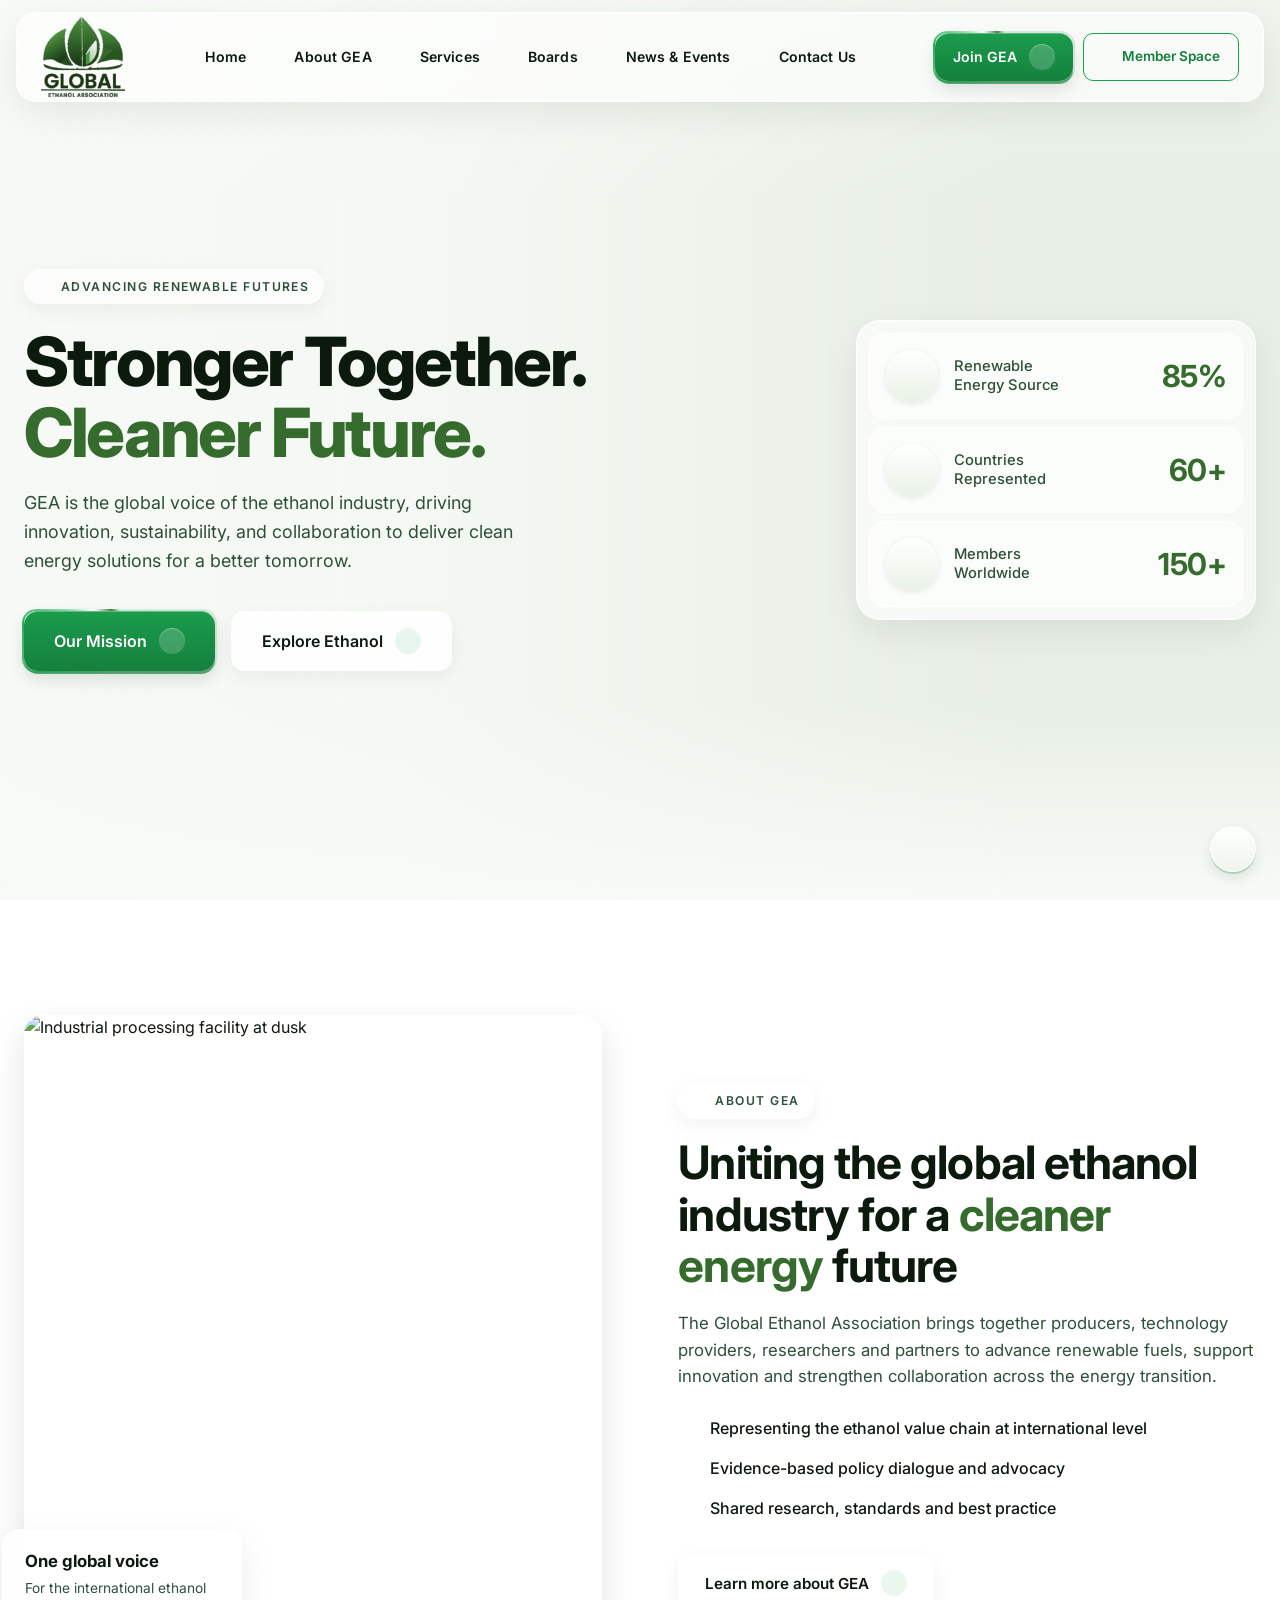
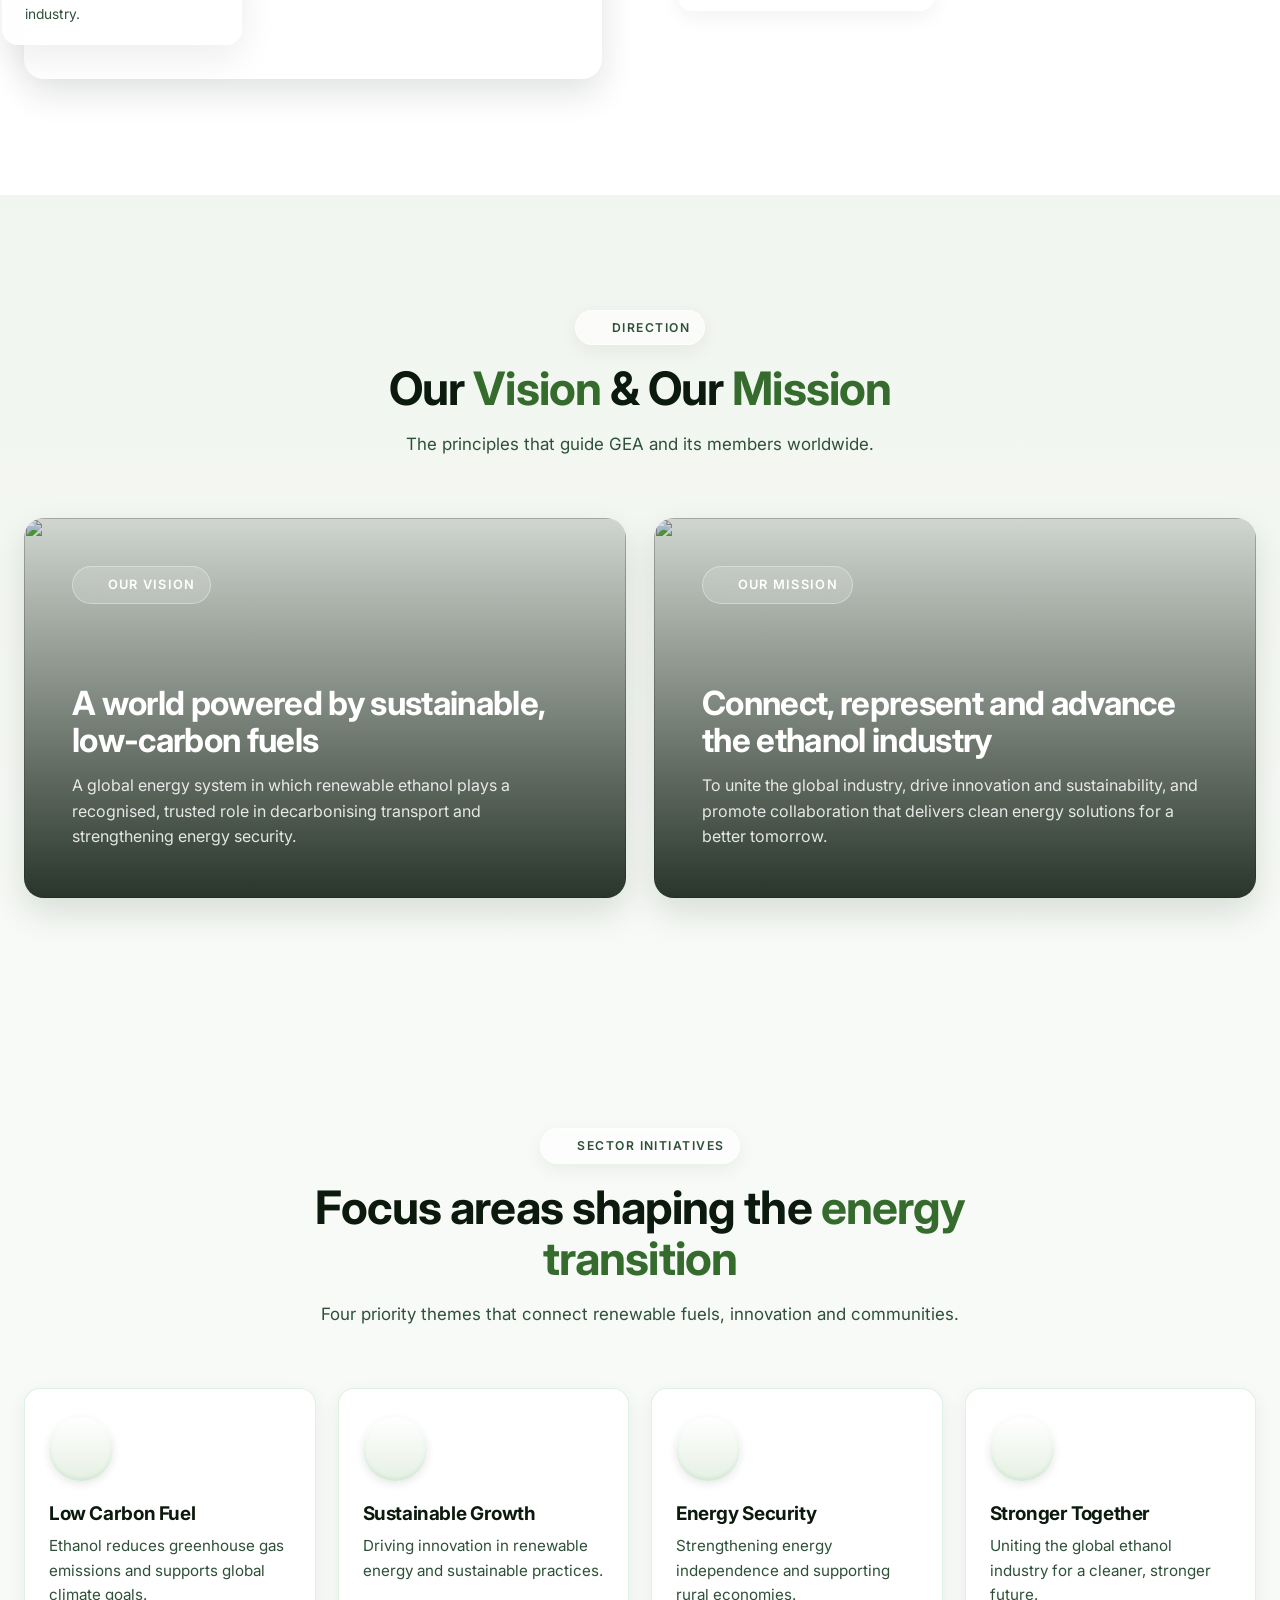
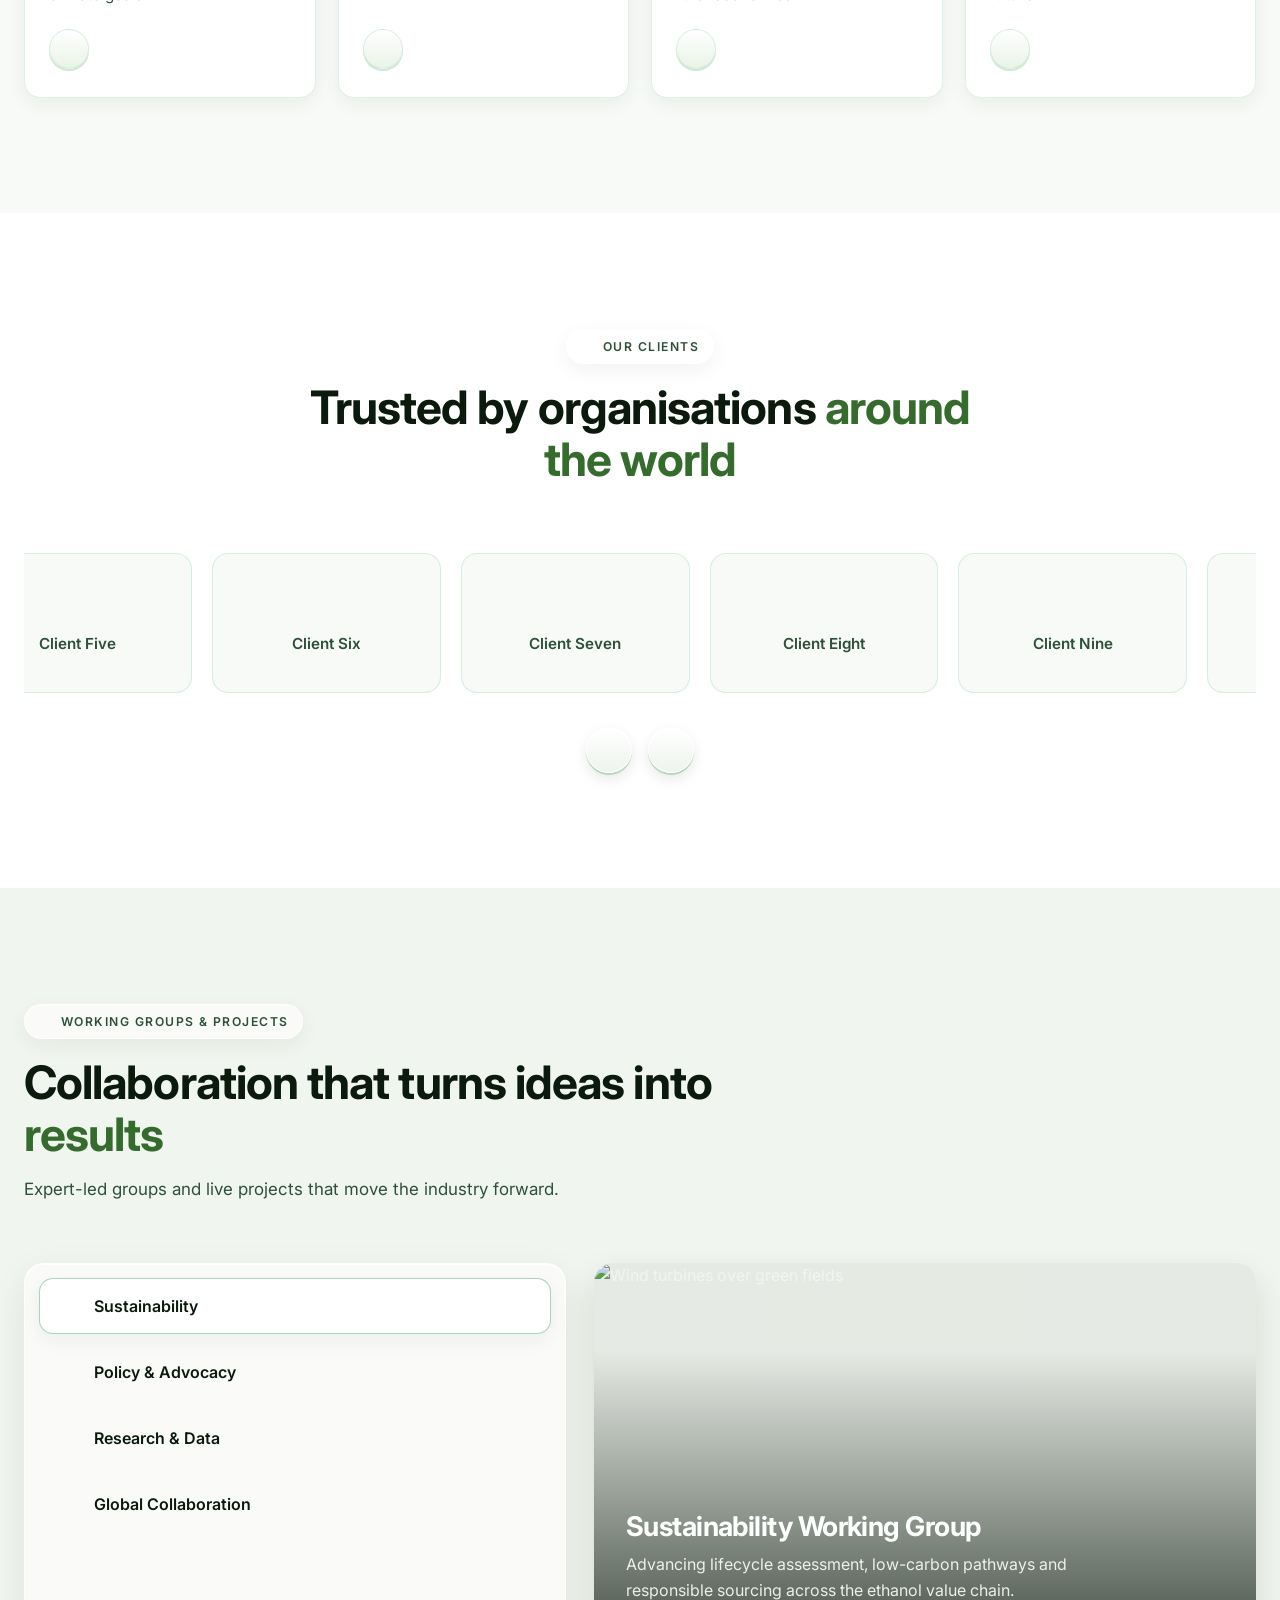
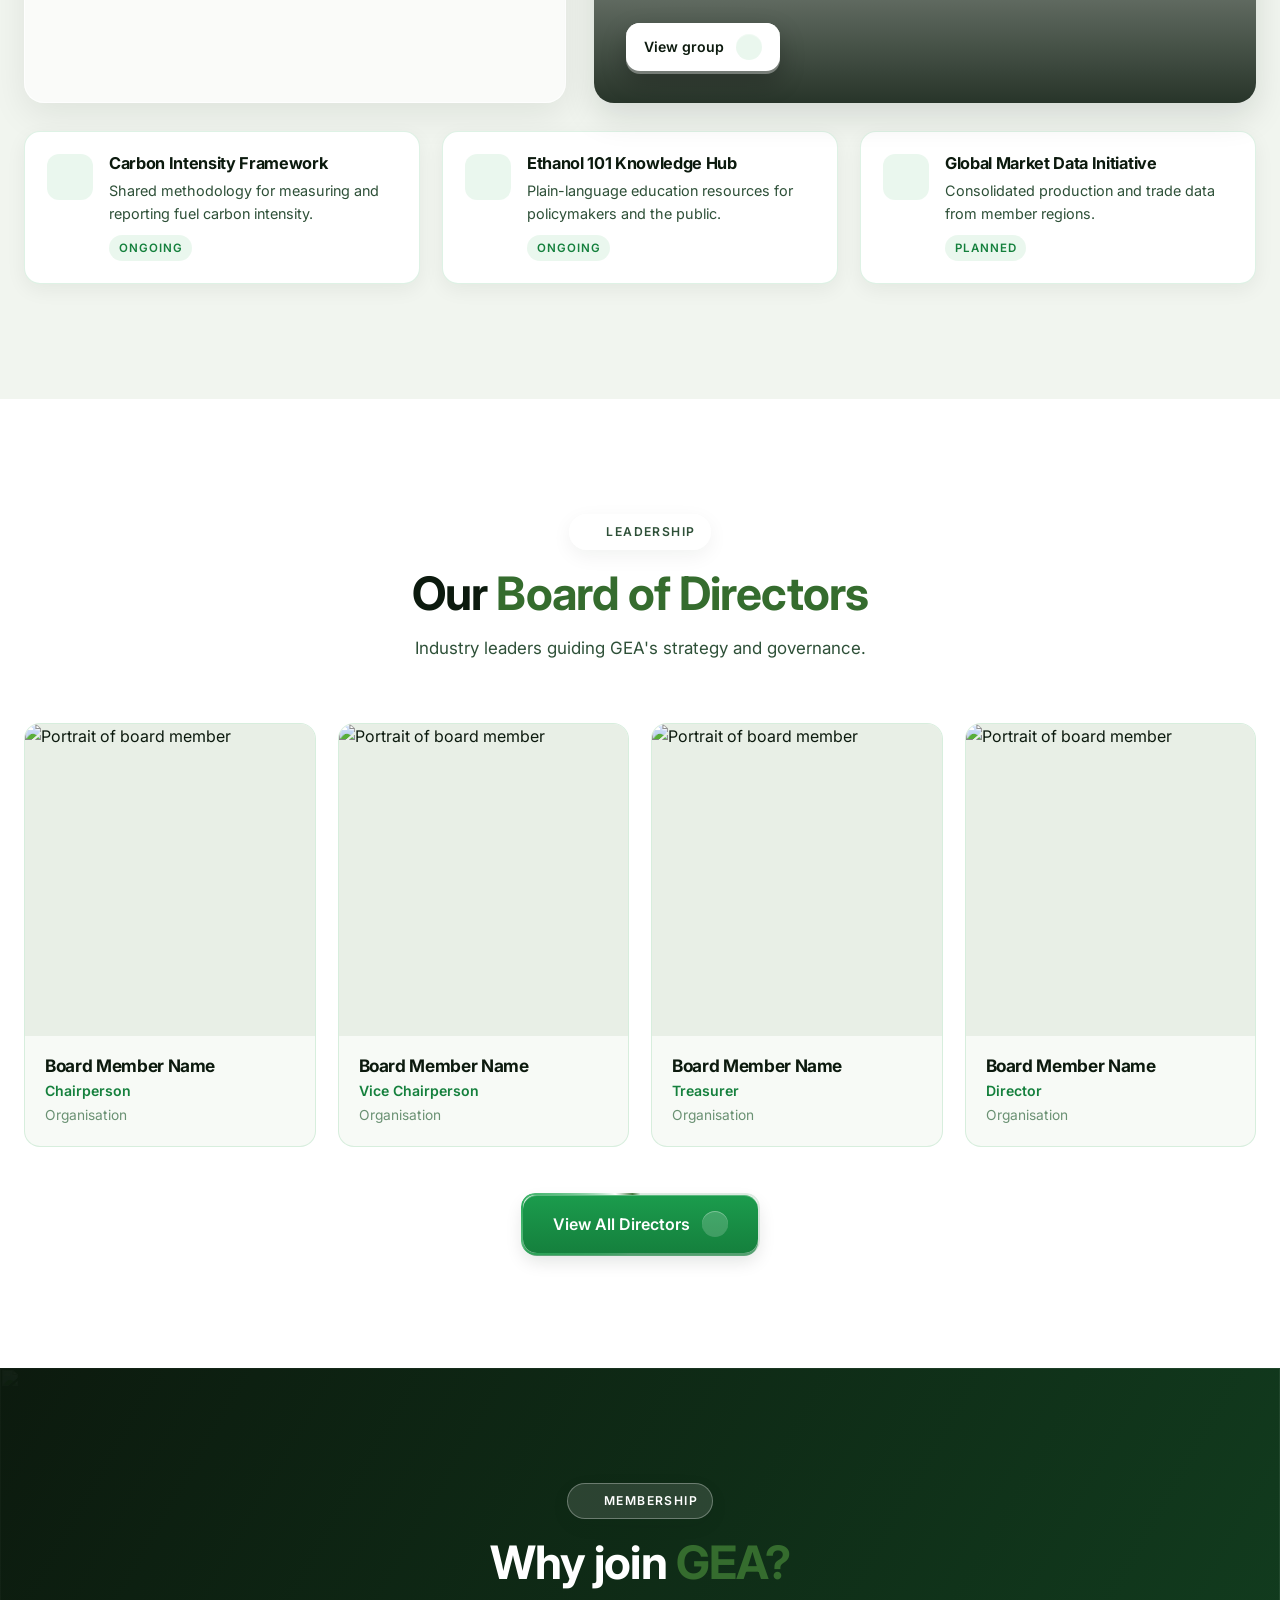
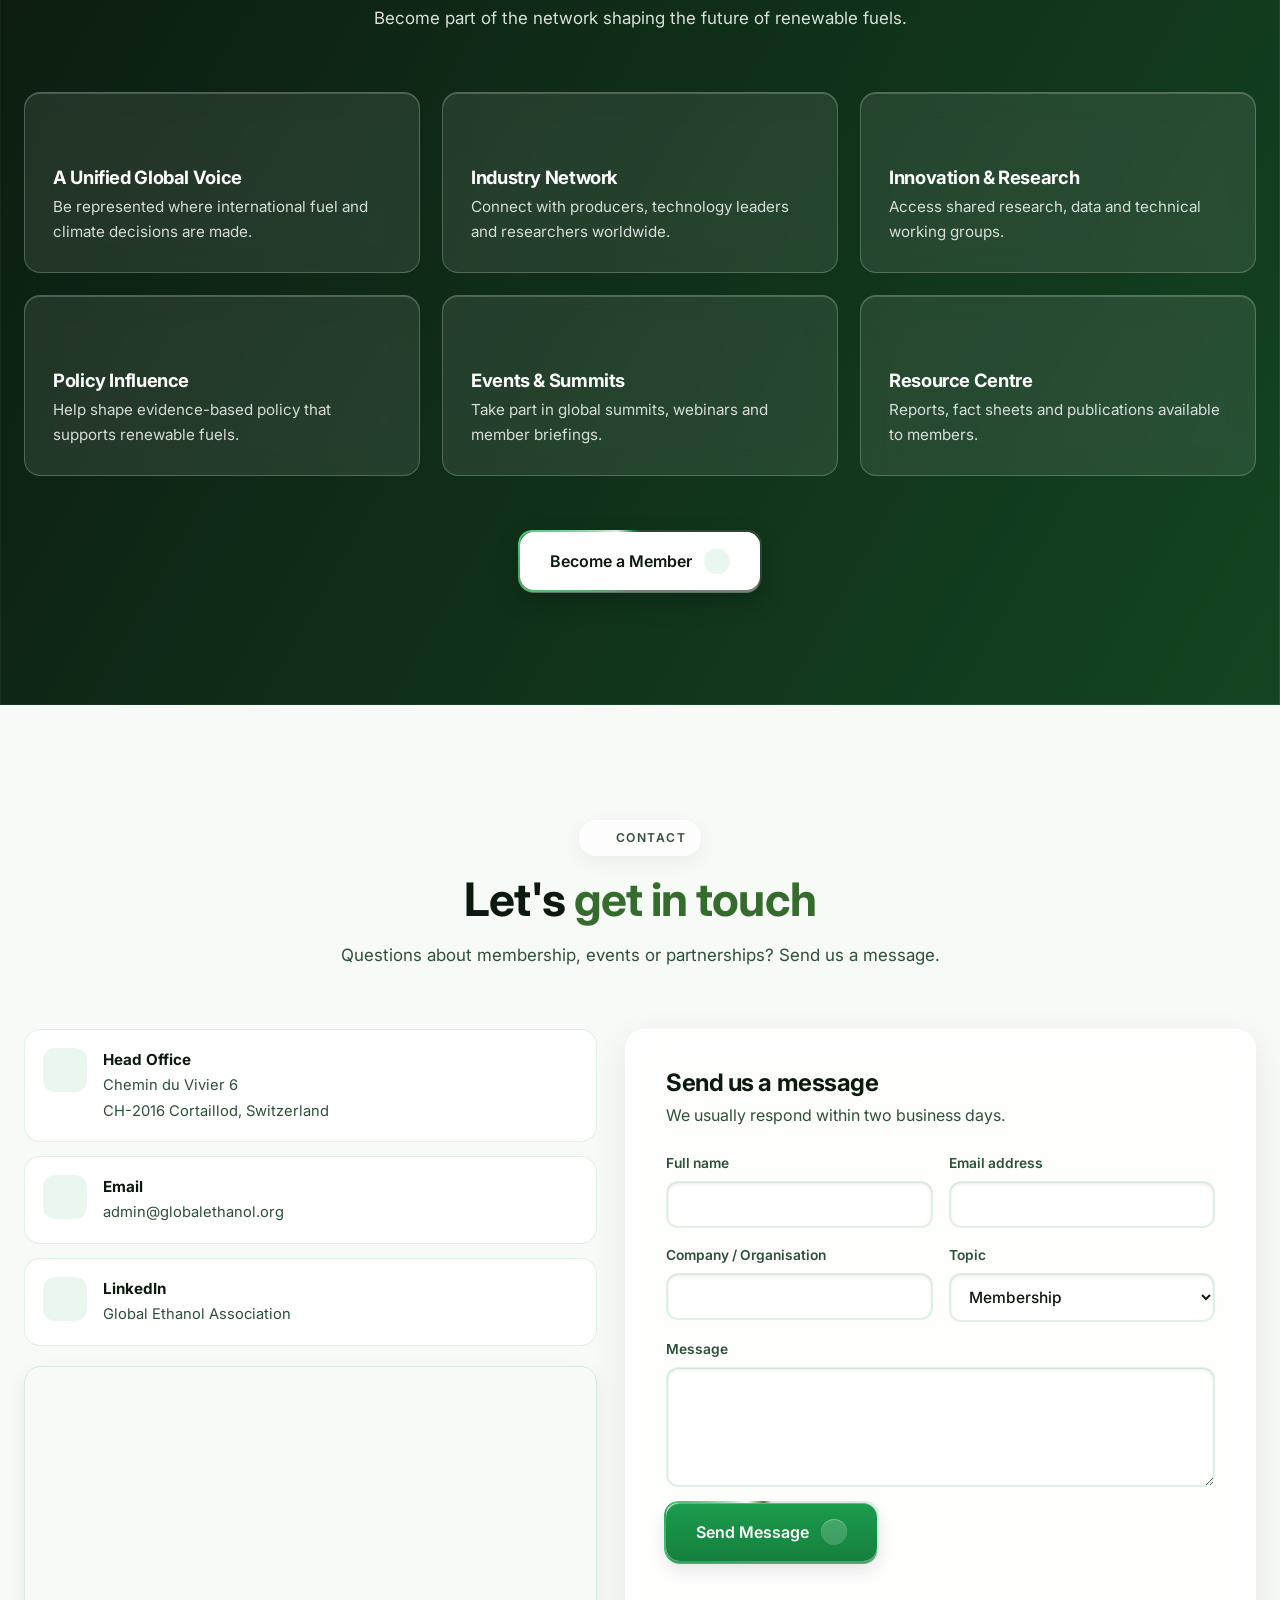
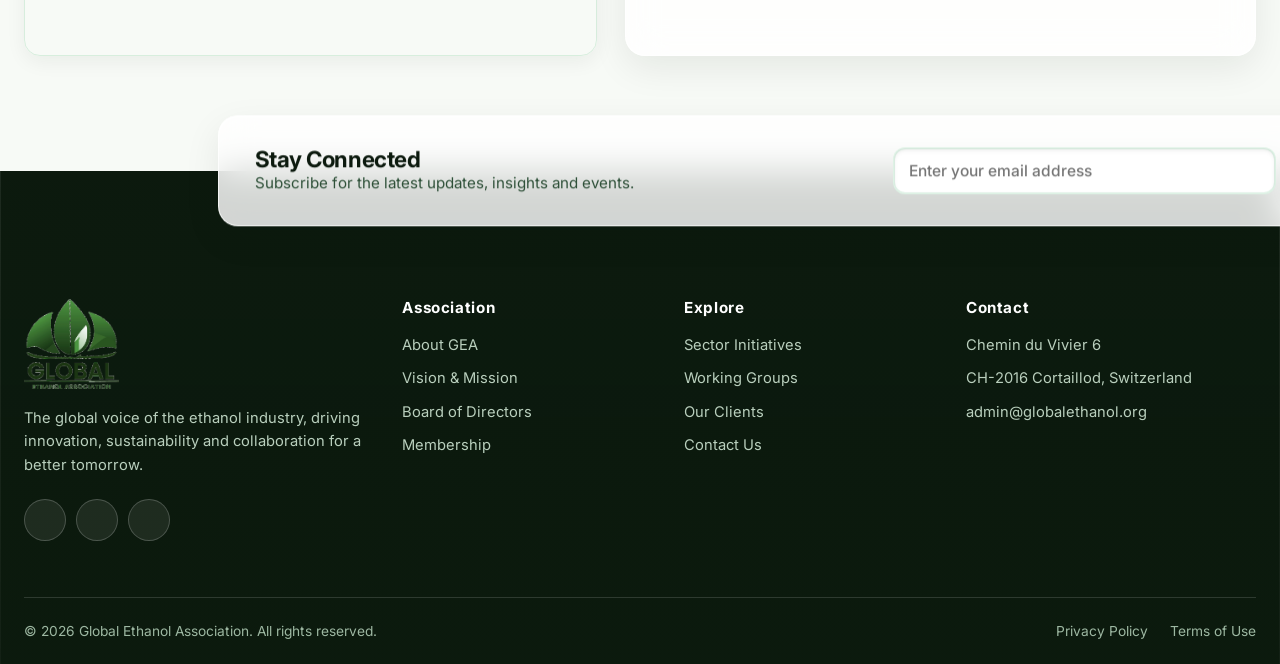
==== commit 139fc869: "Update contact information and links across multiple pages" ====
--- a/index.html
+++ b/index.html
@@ -290,13 +290,13 @@
       <div class="contact-info reveal">
         <ul class="info-list">
           <!-- Replace with approved contact details -->
-          <li class="info-item"><span class="ic"><i data-lucide="map-pin"></i></span><div><strong>Head Office</strong><span>Washington, D.C., USA</span></div></li>
-          <li class="info-item"><span class="ic"><i data-lucide="mail"></i></span><div><strong>Email</strong><a href="mailto:info@example.org">info@example.org</a></div></li>
-          <li class="info-item"><span class="ic"><i data-lucide="phone"></i></span><div><strong>Phone</strong><a href="tel:+10000000000">+1 (000) 000-0000</a></div></li>
+          <li class="info-item"><span class="ic"><i data-lucide="map-pin"></i></span><div><strong>Head Office</strong><span>Chemin du Vivier 6<br>CH-2016 Cortaillod, Switzerland</span></div></li>
+          <li class="info-item"><span class="ic"><i data-lucide="mail"></i></span><div><strong>Email</strong><a href="mailto:admin@globalethanol.org">admin@globalethanol.org</a></div></li>
+          <li class="info-item"><span class="ic"><i data-lucide="linkedin"></i></span><div><strong>LinkedIn</strong><a href="https://ch.linkedin.com/company/global-ethanol-association-gea" target="_blank" rel="noopener noreferrer">Global Ethanol Association</a></div></li>
         </ul>
         <div class="map">
           <iframe title="GEA office location on Google Maps" loading="lazy" referrerpolicy="no-referrer-when-downgrade"
-            src="https://www.google.com/maps?q=Washington,+DC,+USA&output=embed"></iframe>
+            src="https://www.google.com/maps?q=Chemin+du+Vivier+6,+CH-2016+Cortaillod,+Switzerland&amp;output=embed"></iframe>
         </div>
       </div>
 
@@ -341,14 +341,14 @@
       <a class="logo" href="#top"><img src="assets/gea-logo.png" alt="Global Ethanol Association"></a>
       <p>The global voice of the ethanol industry, driving innovation, sustainability and collaboration for a better tomorrow.</p>
       <div class="social">
-        <a href="#" aria-label="LinkedIn"><i data-lucide="linkedin"></i></a>
+        <a href="https://ch.linkedin.com/company/global-ethanol-association-gea" aria-label="LinkedIn" target="_blank" rel="noopener noreferrer"><i data-lucide="linkedin"></i></a>
         <a href="#" aria-label="X / Twitter"><i data-lucide="twitter"></i></a>
         <a href="#" aria-label="YouTube"><i data-lucide="youtube"></i></a>
       </div>
     </div>
     <div><h4>Association</h4><ul><li><a href="#about">About GEA</a></li><li><a href="#vision">Vision &amp; Mission</a></li><li><a href="#board">Board of Directors</a></li><li><a href="#join">Membership</a></li></ul></div>
     <div><h4>Explore</h4><ul><li><a href="#sectors">Sector Initiatives</a></li><li><a href="#groups">Working Groups</a></li><li><a href="#clients">Our Clients</a></li><li><a href="#contact">Contact Us</a></li></ul></div>
-    <div><h4>Contact</h4><ul><li>Washington, D.C., USA</li><li><a href="mailto:info@example.org">info@example.org</a></li><li><a href="tel:+10000000000">+1 (000) 000-0000</a></li></ul></div>
+    <div><h4>Contact</h4><ul><li>Chemin du Vivier 6</li><li>CH-2016 Cortaillod, Switzerland</li><li><a href="mailto:admin@globalethanol.org">admin@globalethanol.org</a></li></ul></div>
   </div>
 
   <div class="container footer-bottom">
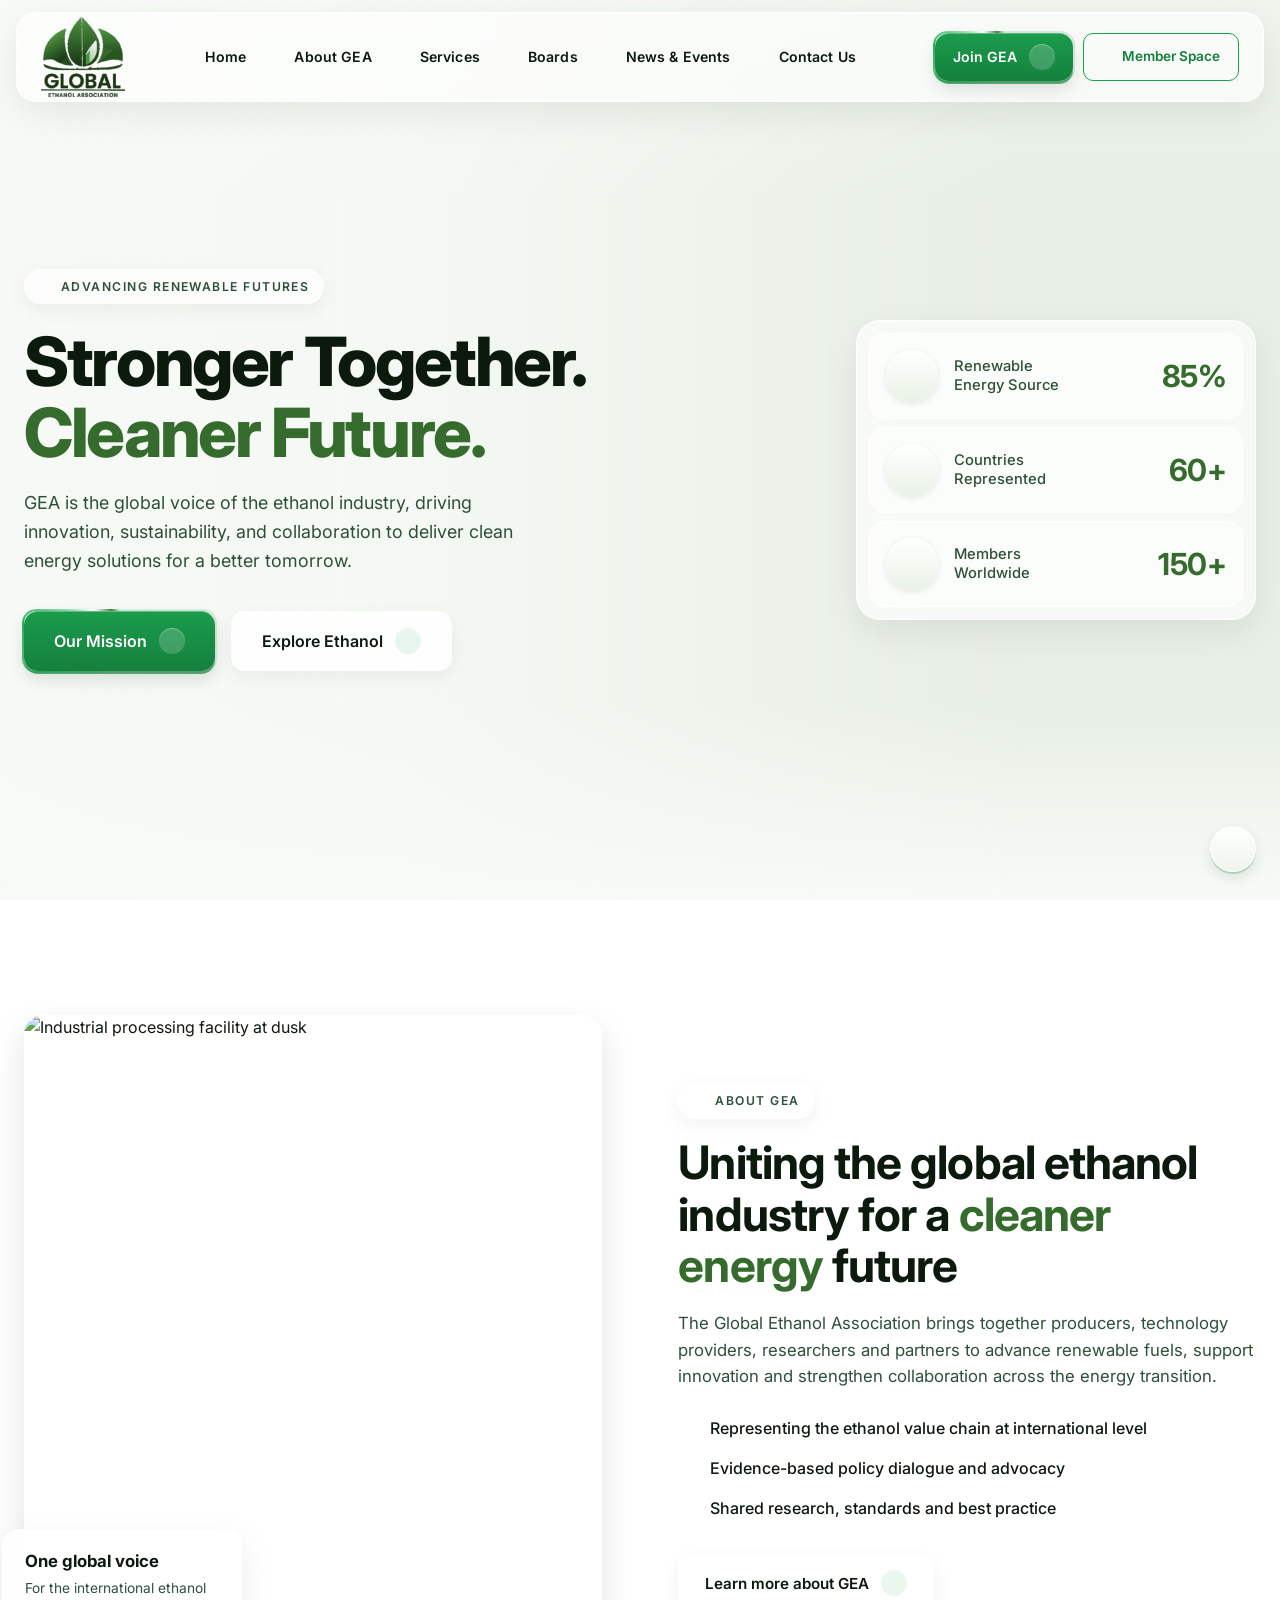
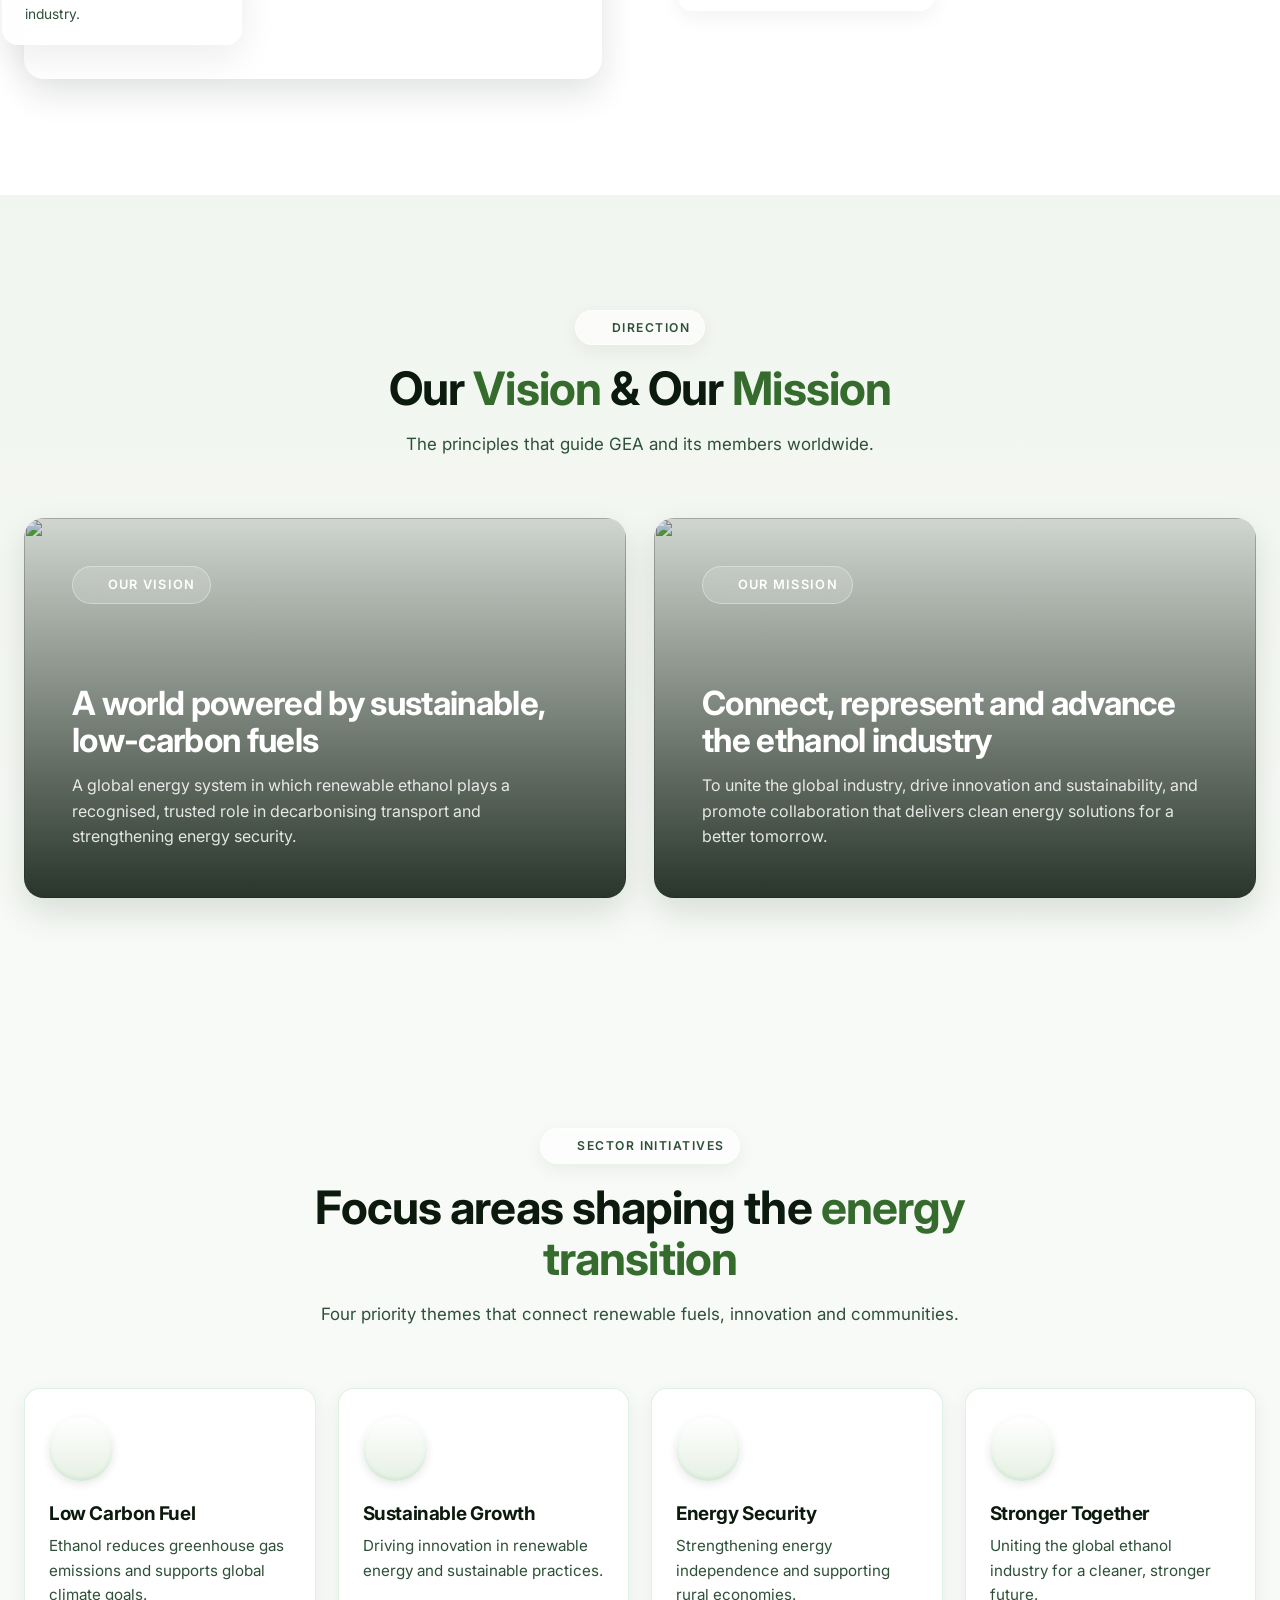
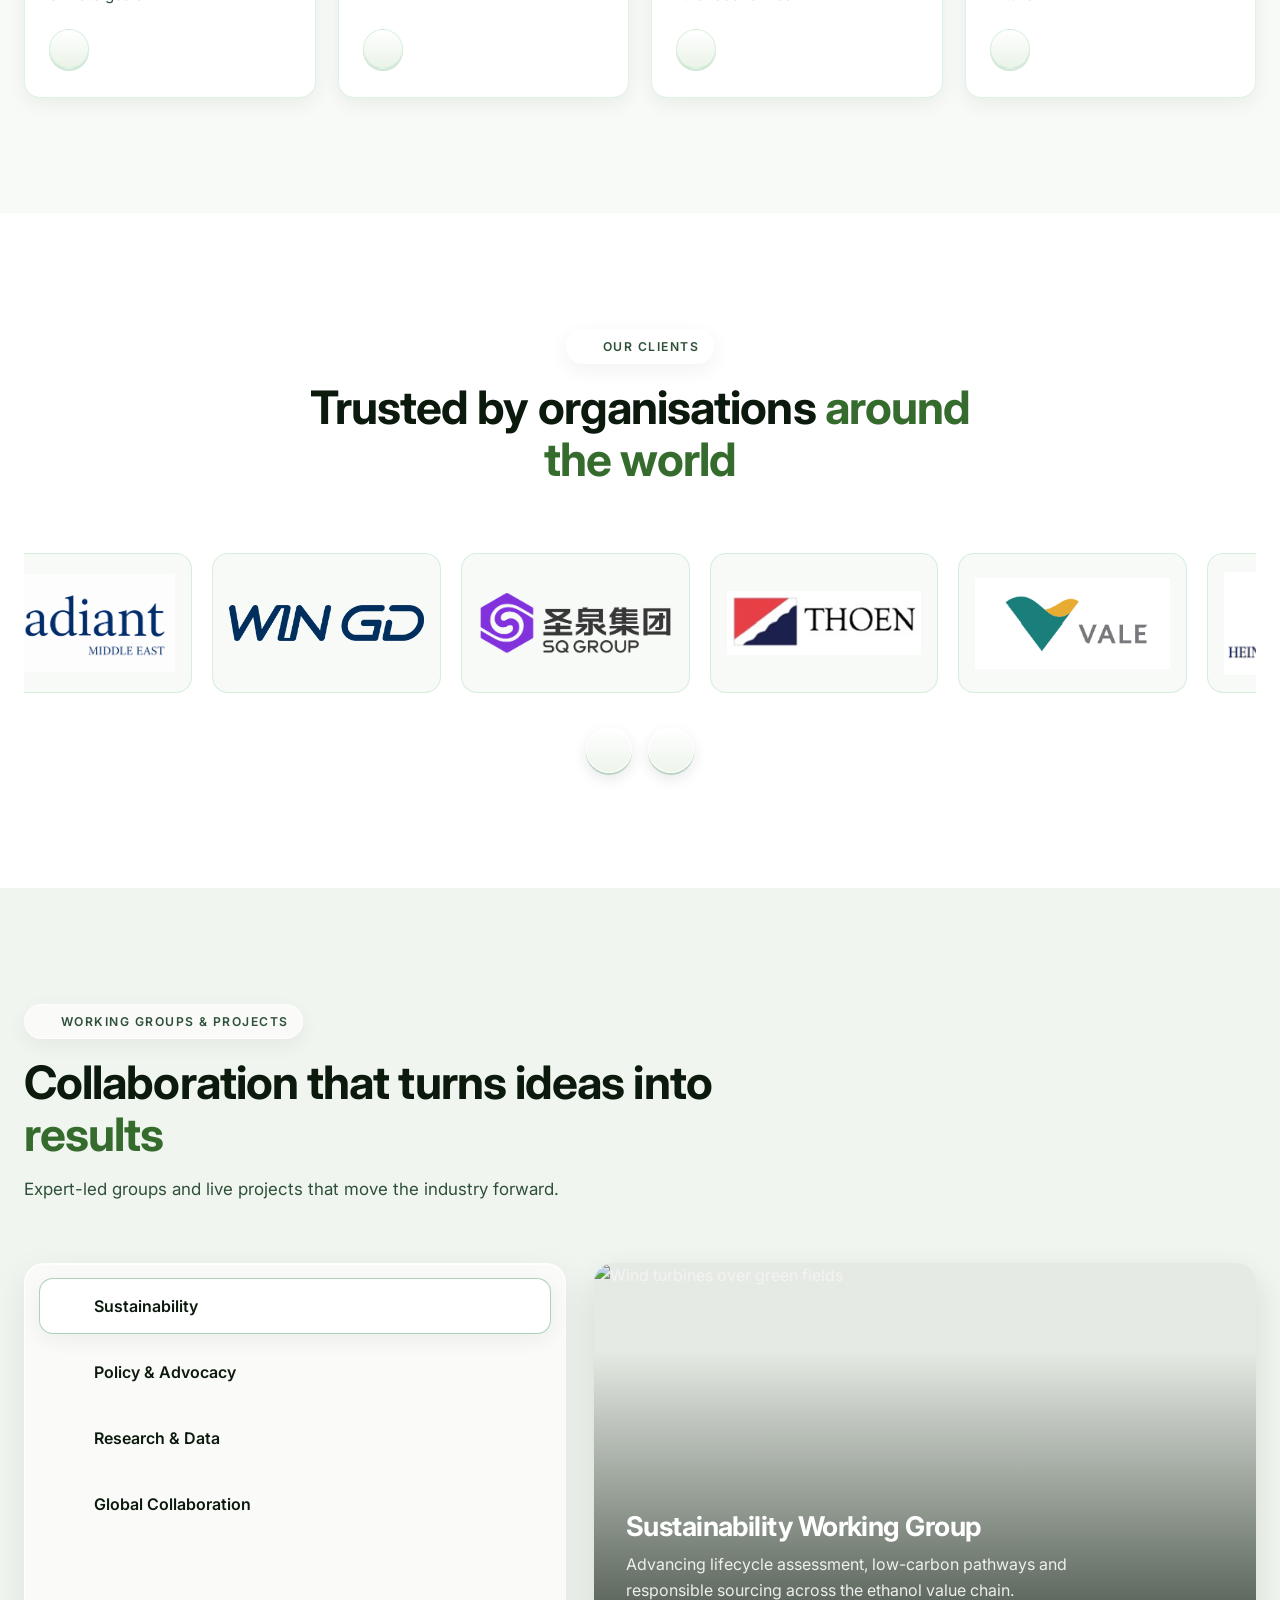
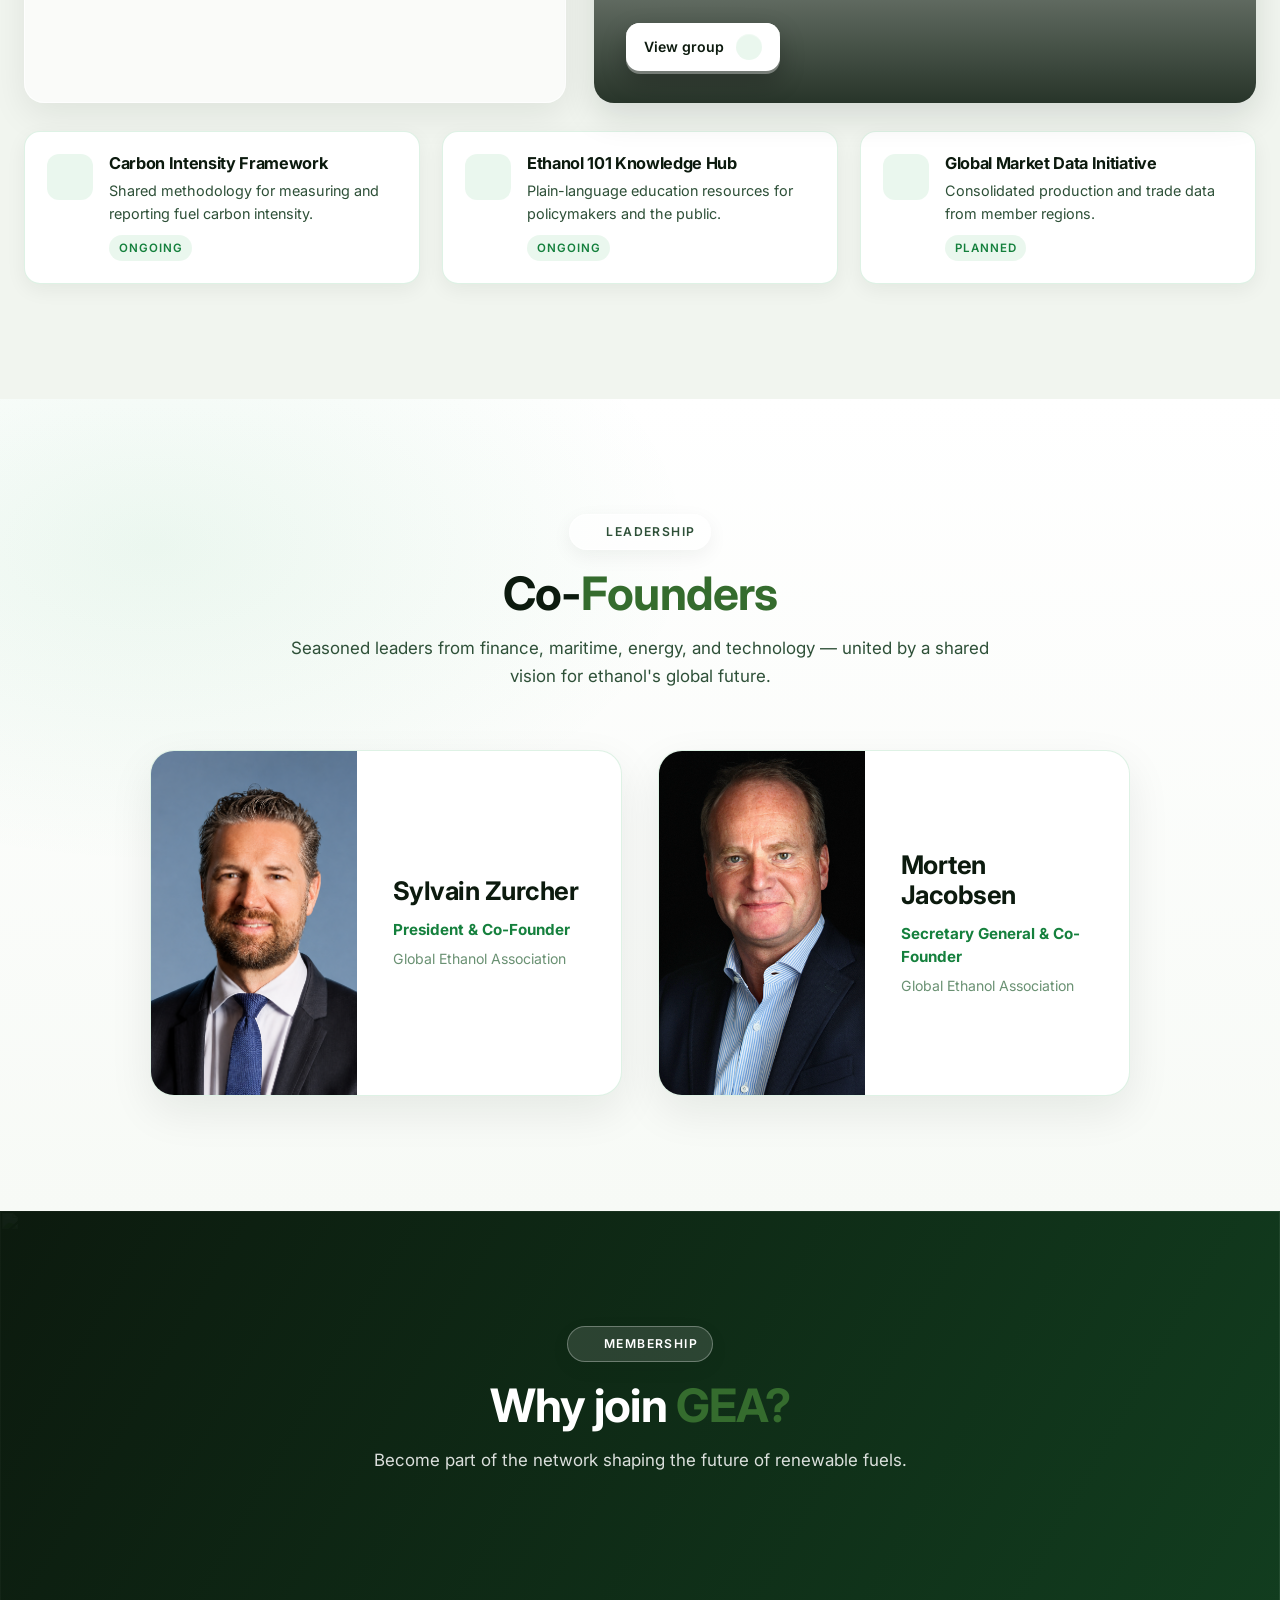
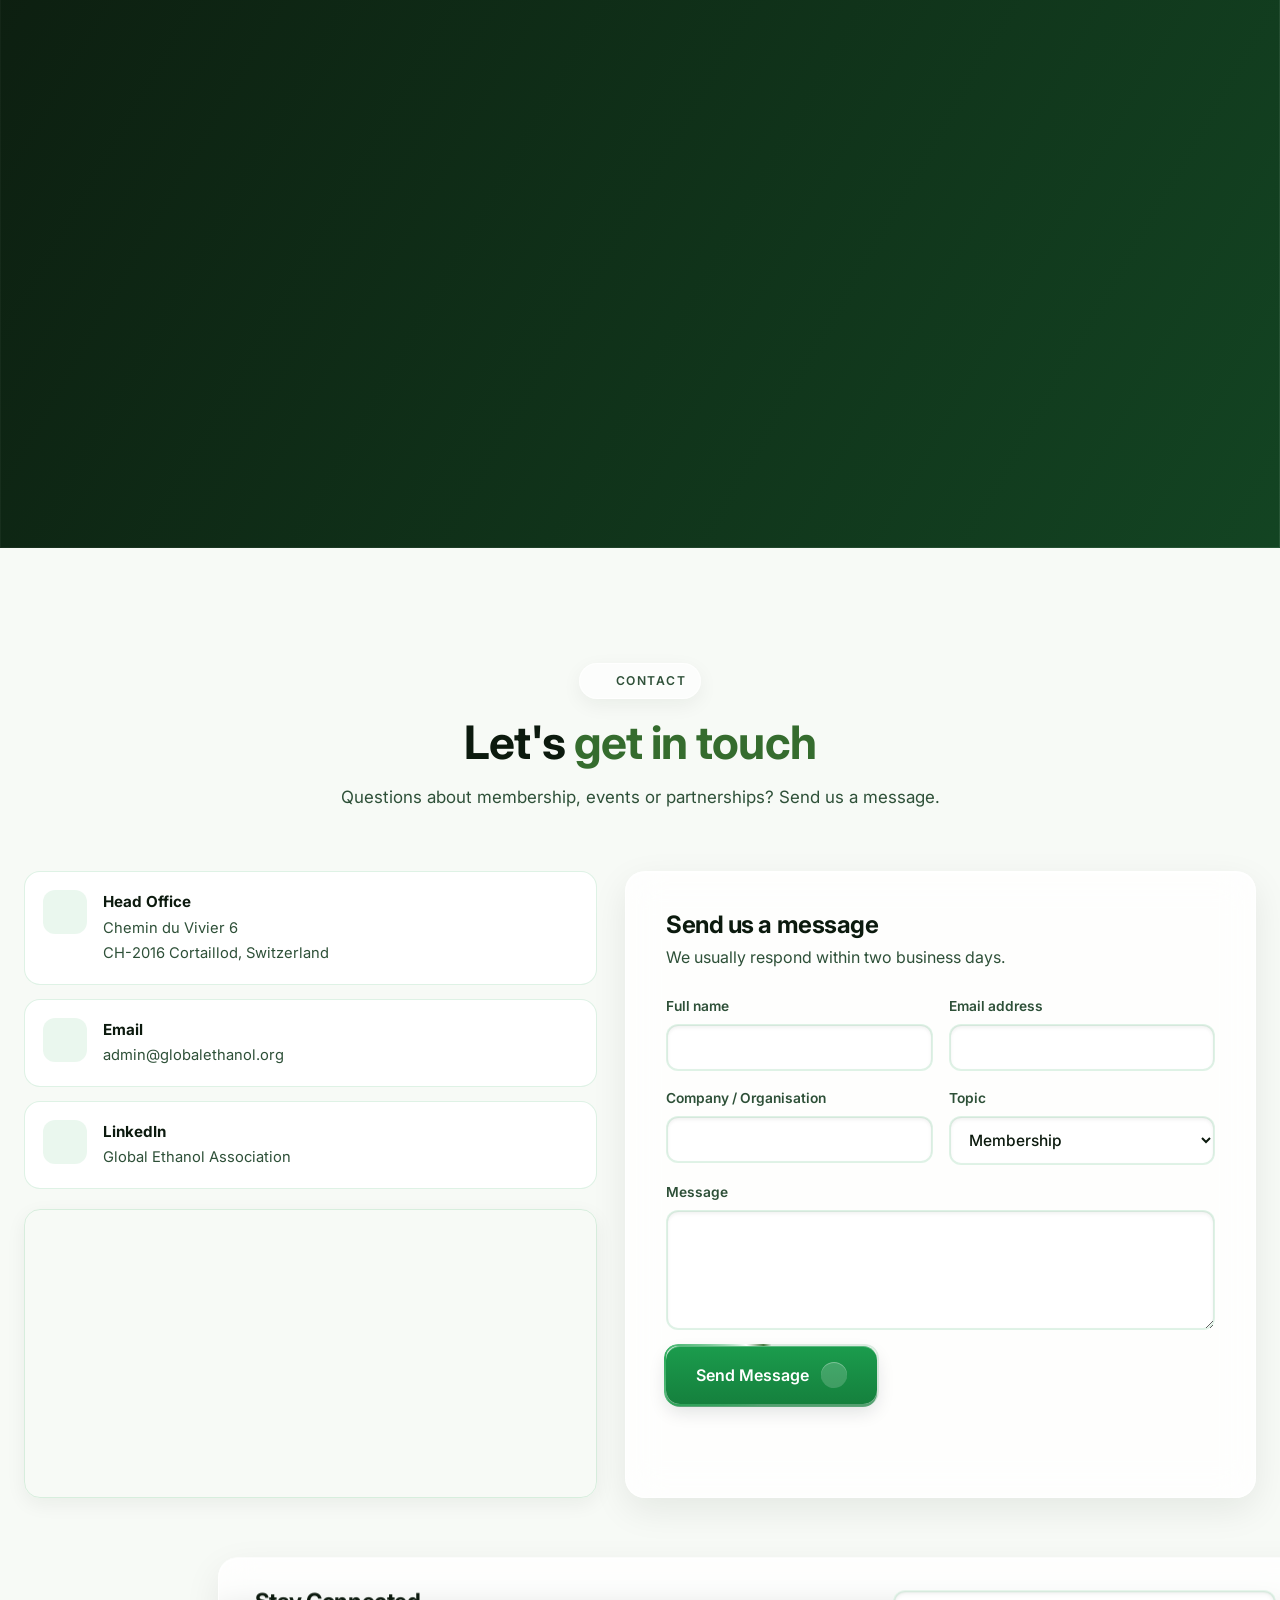
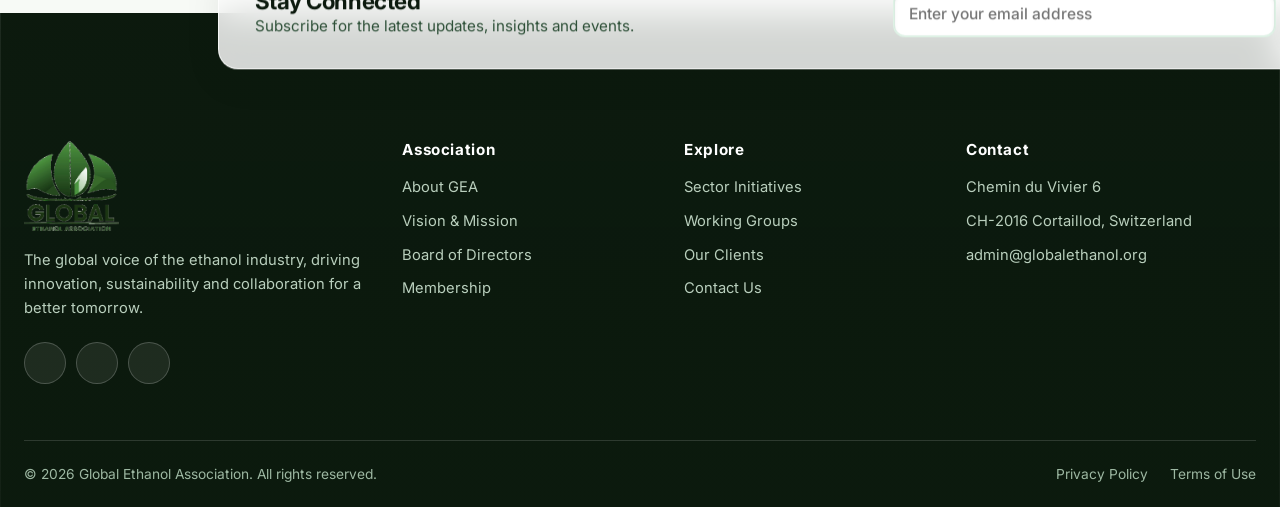
==== commit 40be39c1: "Add headshots for co-founders Morten Jacobsen and Sylvain Zurcher" ====
--- a/index.html
+++ b/index.html
@@ -177,16 +177,16 @@
     <div class="carousel reveal">
       <div class="track" id="clientTrack" tabindex="0" aria-label="Client list, continuously scrolling">
         <!-- Replace with approved client logos (keep original colours and proportions) -->
-        <div class="client"><i data-lucide="factory"></i><span>Client One</span></div>
-        <div class="client"><i data-lucide="fuel"></i><span>Client Two</span></div>
-        <div class="client"><i data-lucide="wheat"></i><span>Client Three</span></div>
-        <div class="client"><i data-lucide="landmark"></i><span>Client Four</span></div>
-        <div class="client"><i data-lucide="microscope"></i><span>Client Five</span></div>
-        <div class="client"><i data-lucide="truck"></i><span>Client Six</span></div>
-        <div class="client"><i data-lucide="zap"></i><span>Client Seven</span></div>
-        <div class="client"><i data-lucide="sprout"></i><span>Client Eight</span></div>
-        <div class="client"><i data-lucide="building"></i><span>Client Nine</span></div>
-        <div class="client"><i data-lucide="ship"></i><span>Client Ten</span></div>
+        <div class="client"><img src="./assets/clients/Berkel_Logo_Farbe.png" alt="" srcset=""></div>
+        <div class="client"><img src="./assets/clients/Edeniq Logo FINAL horizontal.png" alt="" srcset=""></div>
+        <div class="client"><img src="./assets/clients/Growth_Energy_Logo_Full Color_H_No Tag_R.jpg" alt="" srcset=""></div>
+        <div class="client"><img src="./assets/clients/North_Sea_Port_Logo.png" alt="" srcset=""></div>
+        <div class="client"><img src="./assets/clients/Radiant logo.png" alt="" srcset=""></div>
+        <div class="client"><img src="./assets/clients/Small WinGD Logo Blue.png" alt="" srcset=""></div>
+        <div class="client"><img src="./assets/clients/SQ Group logo 2.png" alt="" srcset=""></div>
+        <div class="client"><img src="./assets/clients/THOEN logo.png" alt="" srcset=""></div>
+        <div class="client"><img src="./assets/clients/VALE logo.png" alt="" srcset=""></div>
+        <div class="client"><img src="./assets/clients/Wegener logo.png" alt="" srcset=""></div>
       </div>
       <div class="carousel-ctrl">
         <button class="icon-btn" id="prevClient" aria-label="Previous clients"><i data-lucide="chevron-left"></i></button>
@@ -239,21 +239,37 @@
 </section>
 
 <!-- =============== BOARD =============== -->
-<section class="section board" id="board">
-  <div class="container">
-    <div class="section-head center reveal">
-      <span class="eyebrow"><i data-lucide="award"></i> Leadership</span>
-      <h2>Our <em>Board of Directors</em></h2>
-      <p>Industry leaders guiding GEA's strategy and governance.</p>
-    </div>
-    <div class="board-grid">
-      <!-- Placeholder names: replace with approved board details -->
-      <article class="member reveal"><div class="ph"><img src="https://images.unsplash.com/photo-1507003211169-0a1dd7228f2d?auto=format&fit=crop&w=600&q=80" alt="Portrait of board member" loading="lazy"></div><div class="info"><h3>Board Member Name</h3><p class="role">Chairperson</p><p class="org">Organisation</p></div></article>
-      <article class="member reveal delay-1"><div class="ph"><img src="https://images.unsplash.com/photo-1494790108377-be9c29b29330?auto=format&fit=crop&w=600&q=80" alt="Portrait of board member" loading="lazy"></div><div class="info"><h3>Board Member Name</h3><p class="role">Vice Chairperson</p><p class="org">Organisation</p></div></article>
-      <article class="member reveal delay-2"><div class="ph"><img src="https://images.unsplash.com/photo-1472099645785-5658abf4ff4e?auto=format&fit=crop&w=600&q=80" alt="Portrait of board member" loading="lazy"></div><div class="info"><h3>Board Member Name</h3><p class="role">Treasurer</p><p class="org">Organisation</p></div></article>
-      <article class="member reveal delay-3"><div class="ph"><img src="https://images.unsplash.com/photo-1573496359142-b8d87734a5a2?auto=format&fit=crop&w=600&q=80" alt="Portrait of board member" loading="lazy"></div><div class="info"><h3>Board Member Name</h3><p class="role">Director</p><p class="org">Organisation</p></div></article>
-    </div>
-    <div class="center-cta reveal"><a href="#" class="btn btn-primary btn-orbit lg">View All Directors <span class="ico"><i data-lucide="arrow-right"></i></span></a></div>
+<!-- Co Founders -->
+<section class="section cofounders-section" id="cofounders">
+  <div class="container">
+    <div class="section-head center reveal">
+      <span class="eyebrow"><i data-lucide="crown"></i>Leadership</span>
+      <h2>Co-<em>Founders</em></h2>
+      <p>Seasoned leaders from finance, maritime, energy, and technology — united by a shared vision for ethanol's global future.</p>
+    </div>
+    <div class="cofounders-grid">
+      <article class="cofounder-card reveal">
+        <div class="cofounder-portrait">
+          <img src="./assets/co-founders/sylvain_zurcher_high-res headshot.png" alt="Sylvain Zurcher">
+        </div>
+        <div class="cofounder-info">
+          <h3>Sylvain Zurcher</h3>
+          <p class="role">President & Co-Founder</p>
+          <p class="org">Global Ethanol Association</p>
+        </div>
+      </article>
+
+      <article class="cofounder-card reveal delay-1">
+        <div class="cofounder-portrait">
+          <img src="./assets/co-founders/Morten Jacobsen headshot.png" alt="Morten Jacobsen">
+        </div>
+        <div class="cofounder-info">
+          <h3>Morten Jacobsen</h3>
+          <p class="role">Secretary General & Co-Founder</p>
+          <p class="org">Global Ethanol Association</p>
+        </div>
+      </article>
+    </div>
   </div>
 </section>
 
--- a/css/style.css
+++ b/css/style.css
@@ -1350,7 +1350,7 @@
 
 .member .ph img {
   width: 100%;
-  height: 100%;
+  height: 330px;
   object-fit: cover;
   object-position: center top;
   transition: transform 700ms var(--ease-emphasized)
@@ -2186,6 +2186,11 @@
 .member {
   position: relative;
   overflow: hidden;
+  height: 200px;
+  /* margin: anchor-size; */
+  display: flex;
+  align-content: center;
+  align-items: center;
 }
 
 .member::after {
@@ -2224,6 +2229,118 @@
 
 .member:hover .info::before {
   transform: scaleX(1);
+}
+
+.cofounders-section {
+  position: relative;
+  overflow: hidden;
+  background:
+    radial-gradient(ellipse at 12% 18%, rgba(22, 163, 74, .08), transparent 34%),
+    linear-gradient(180deg, var(--bg1), var(--bg0));
+}
+
+.cofounders-grid {
+  display: grid;
+  grid-template-columns: repeat(2, minmax(0, 1fr));
+  gap: clamp(20px, 3vw, 36px);
+  width: min(100%, 980px);
+  margin-inline: auto;
+}
+
+.cofounder-card {
+  display: grid;
+  grid-template-columns: minmax(150px, .78fr) minmax(0, 1fr);
+  min-width: 0;
+  overflow: hidden;
+  border: 1px solid var(--border);
+  border-radius: 24px;
+  background: var(--bg1);
+  box-shadow: 0 16px 44px rgba(12, 26, 14, .08);
+  transition: transform var(--motion-normal) var(--ease-standard),
+    box-shadow var(--motion-normal), border-color var(--motion-normal);
+}
+
+.cofounder-card:hover {
+  transform: translateY(-5px);
+  border-color: var(--border-hover);
+  box-shadow: 0 22px 54px rgba(12, 26, 14, .14);
+}
+
+.cofounder-portrait {
+  min-height: 260px;
+  overflow: hidden;
+  background: var(--bg3);
+}
+
+.cofounder-portrait img {
+  width: 100%;
+  height: 100%;
+  min-height: 260px;
+  object-fit: cover;
+  object-position: center 24%;
+  transition: transform 700ms var(--ease-emphasized);
+}
+
+.cofounder-card:hover .cofounder-portrait img {
+  transform: scale(1.04);
+}
+
+.cofounder-info {
+  display: flex;
+  flex-direction: column;
+  justify-content: center;
+  padding: clamp(22px, 3vw, 36px);
+}
+
+.cofounder-info h3 {
+  font-size: clamp(1.25rem, 2vw, 1.65rem);
+  line-height: 1.2;
+}
+
+.cofounder-info .role {
+  margin-top: 12px;
+  color: var(--accent-hi);
+  font-size: .95rem;
+  font-weight: 700;
+  line-height: 1.5;
+}
+
+.cofounder-info .org {
+  margin-top: 6px;
+  color: var(--t3);
+  font-size: .88rem;
+  line-height: 1.5;
+}
+
+@media (max-width: 760px) {
+  .cofounders-grid {
+    width: min(100%, 560px);
+    grid-template-columns: 1fr;
+  }
+
+  .cofounder-card {
+    grid-template-columns: minmax(140px, .72fr) minmax(0, 1fr);
+  }
+}
+
+@media (max-width: 480px) {
+  .cofounder-card {
+    grid-template-columns: 1fr;
+  }
+
+  .cofounder-portrait {
+    min-height: 0;
+    aspect-ratio: 4 / 3;
+  }
+
+  .cofounder-portrait img {
+    min-height: 0;
+    object-position: center 28%;
+  }
+
+  .cofounder-info {
+    padding: 22px;
+  }
 }
 
 /* =========================================================
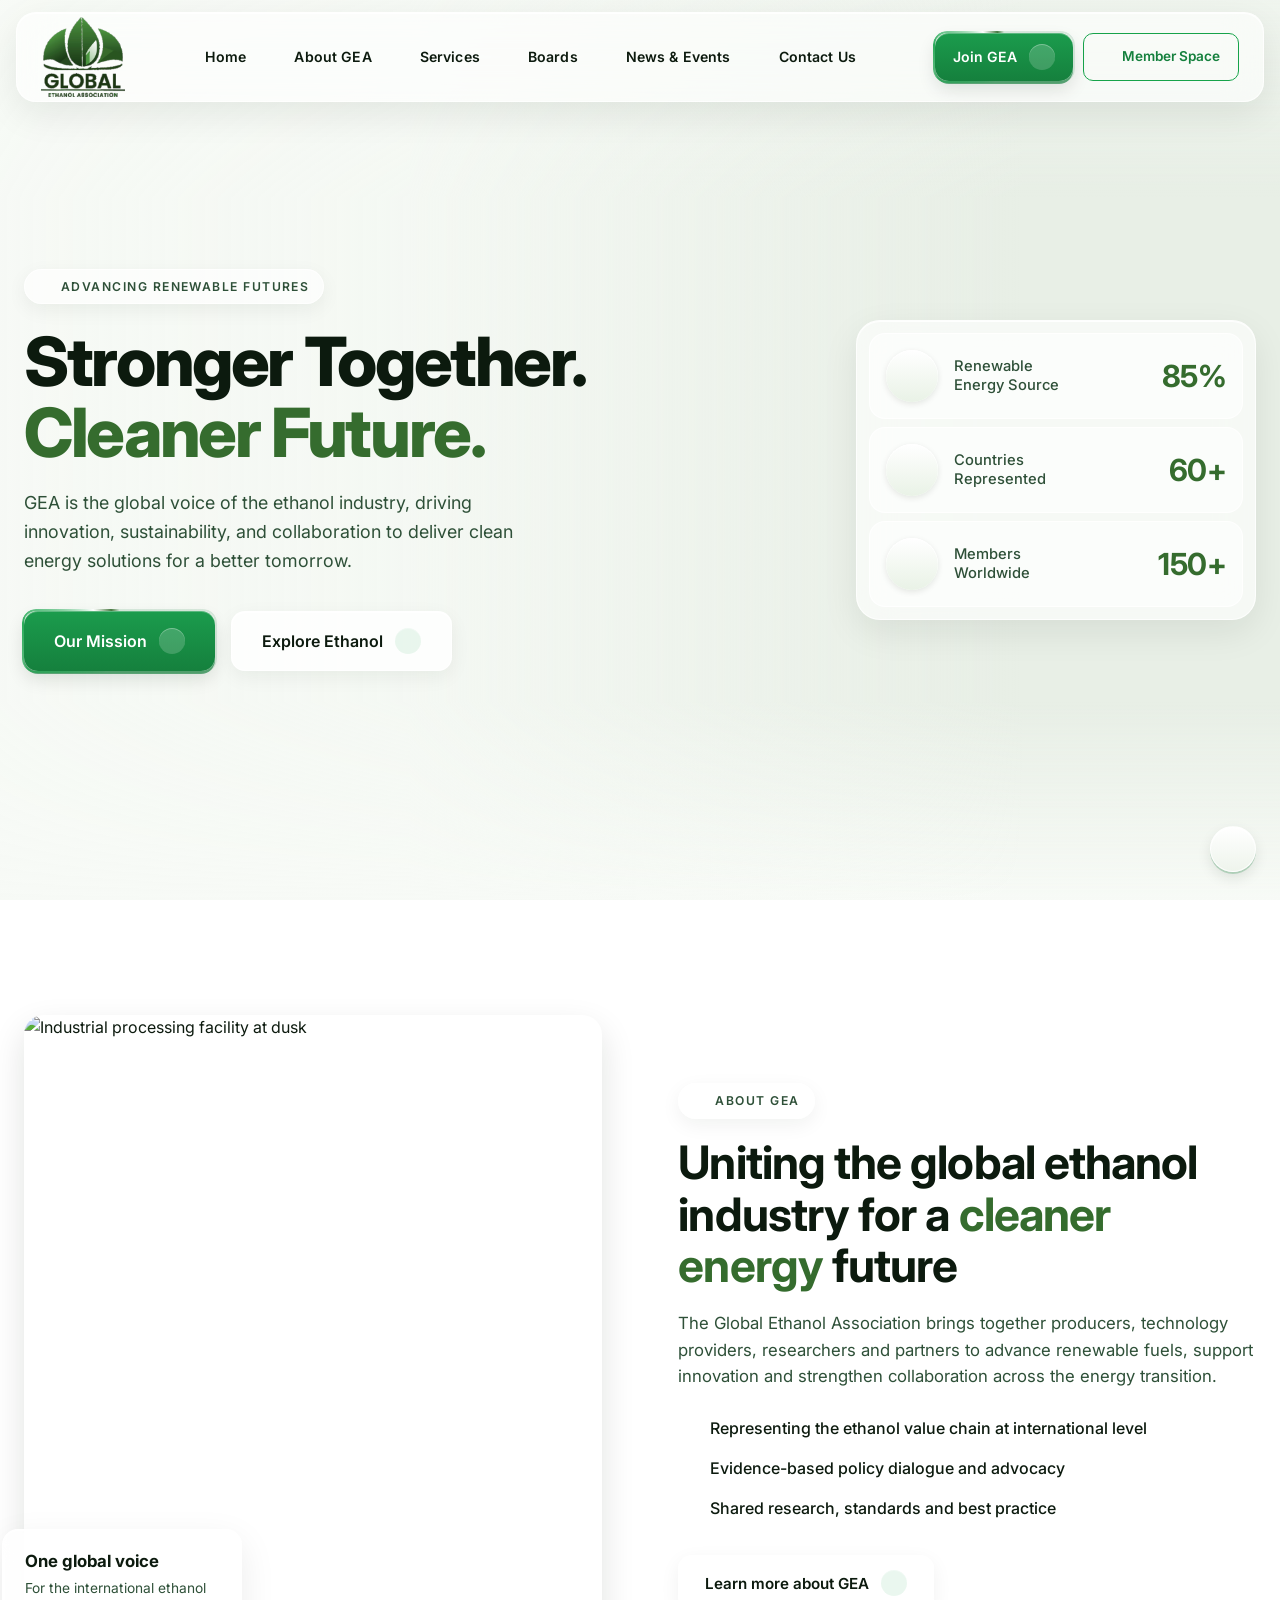
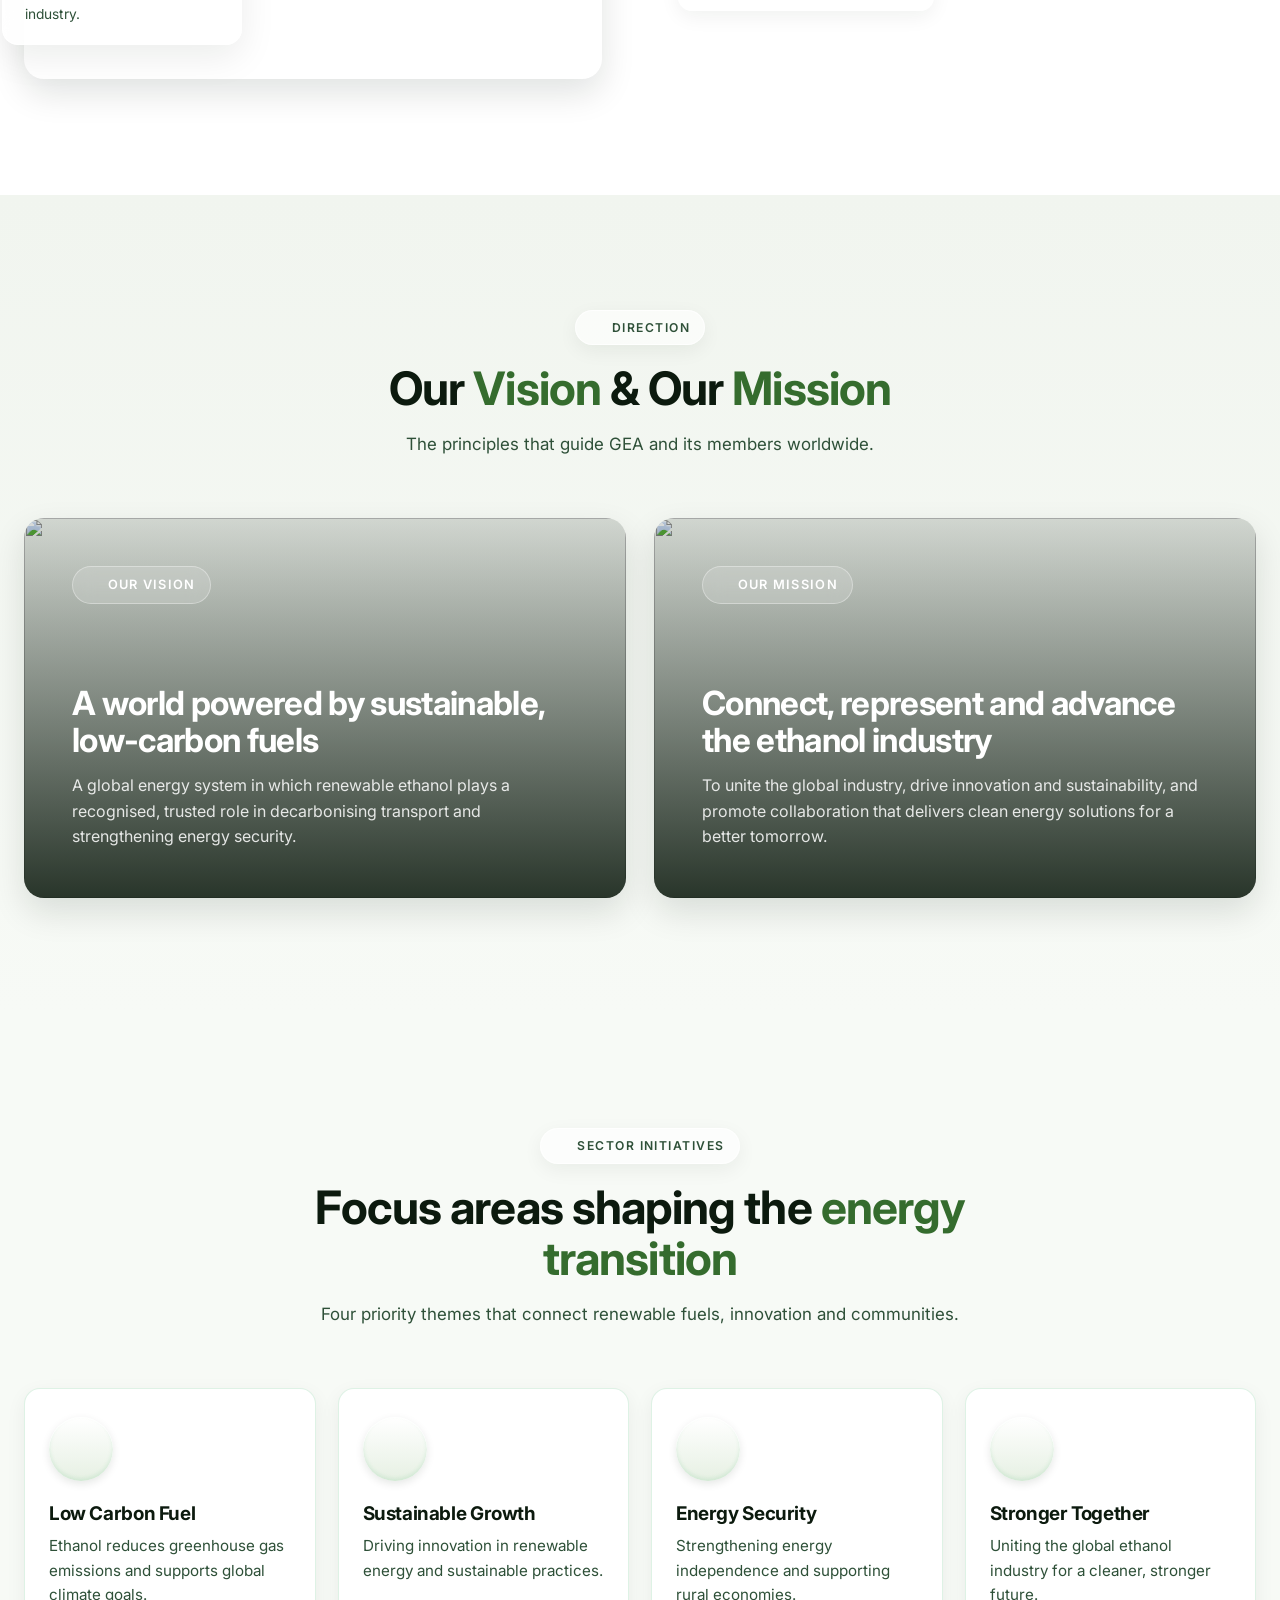
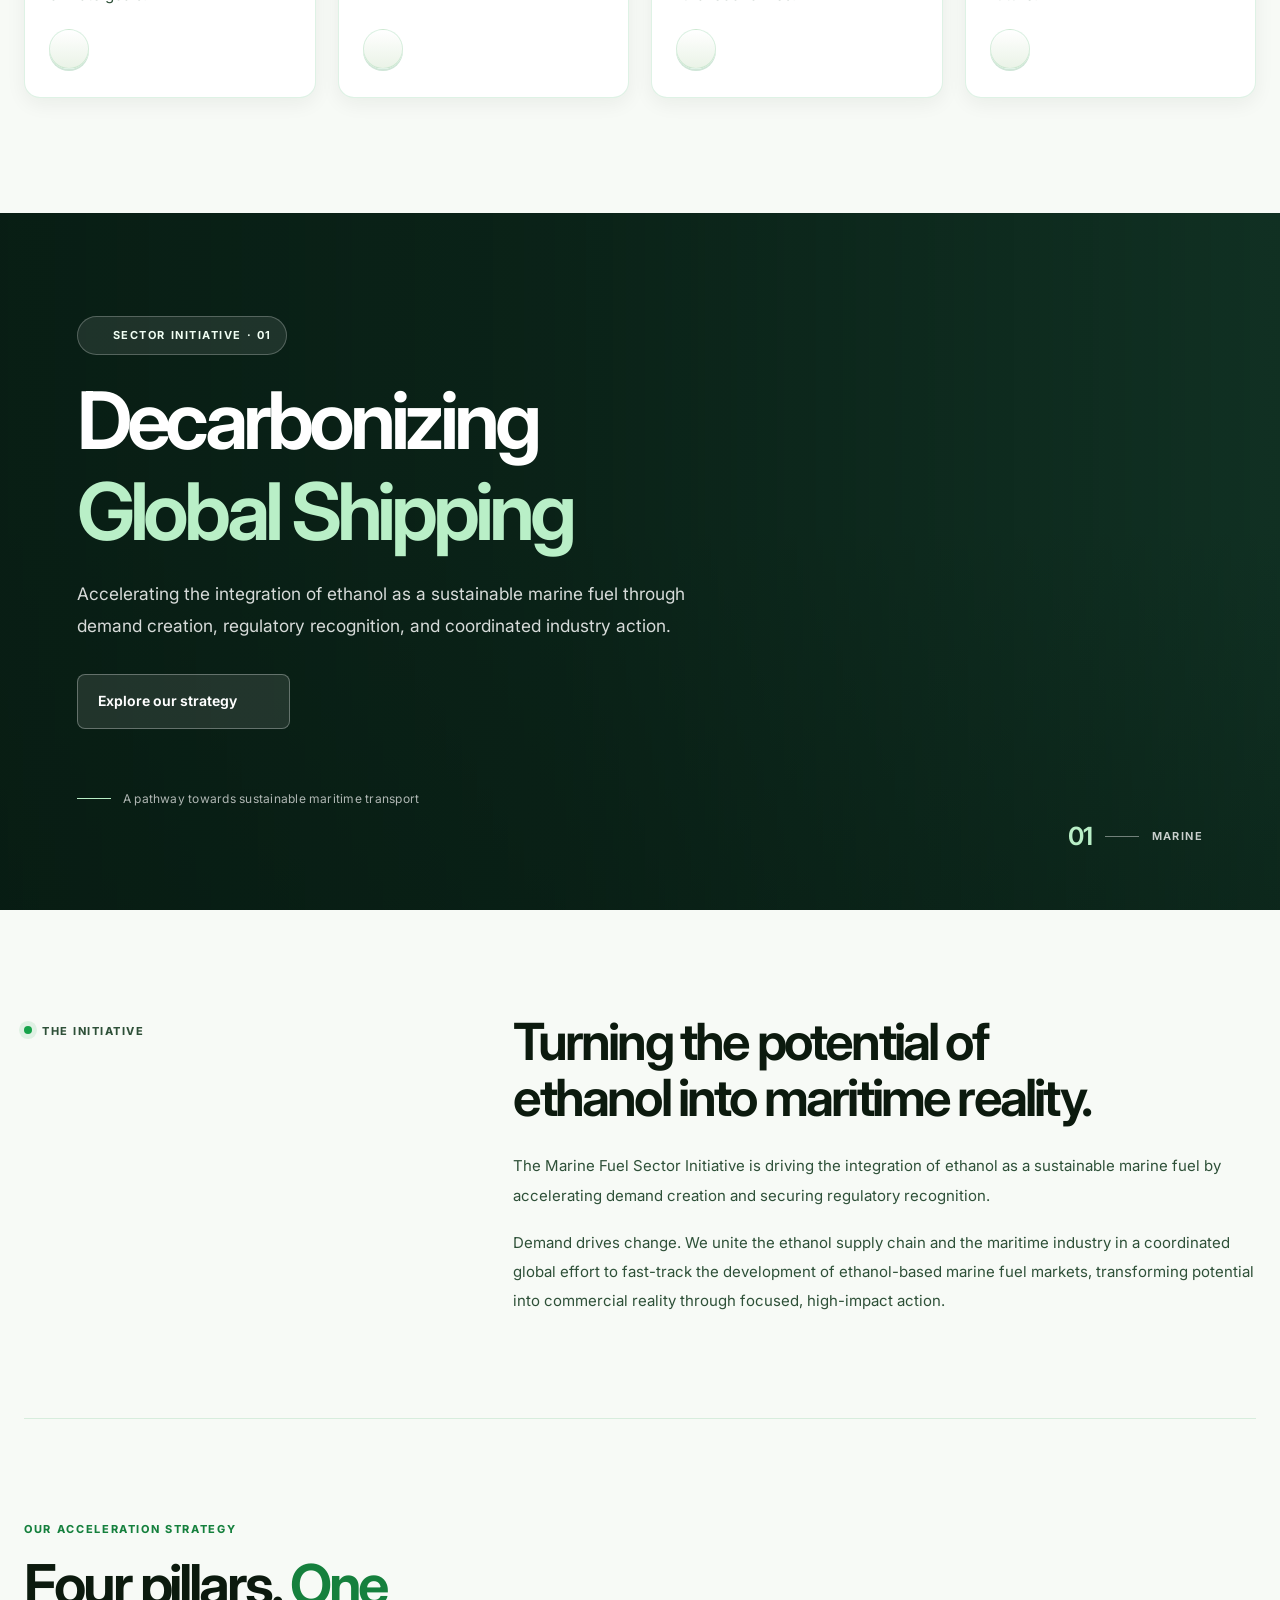
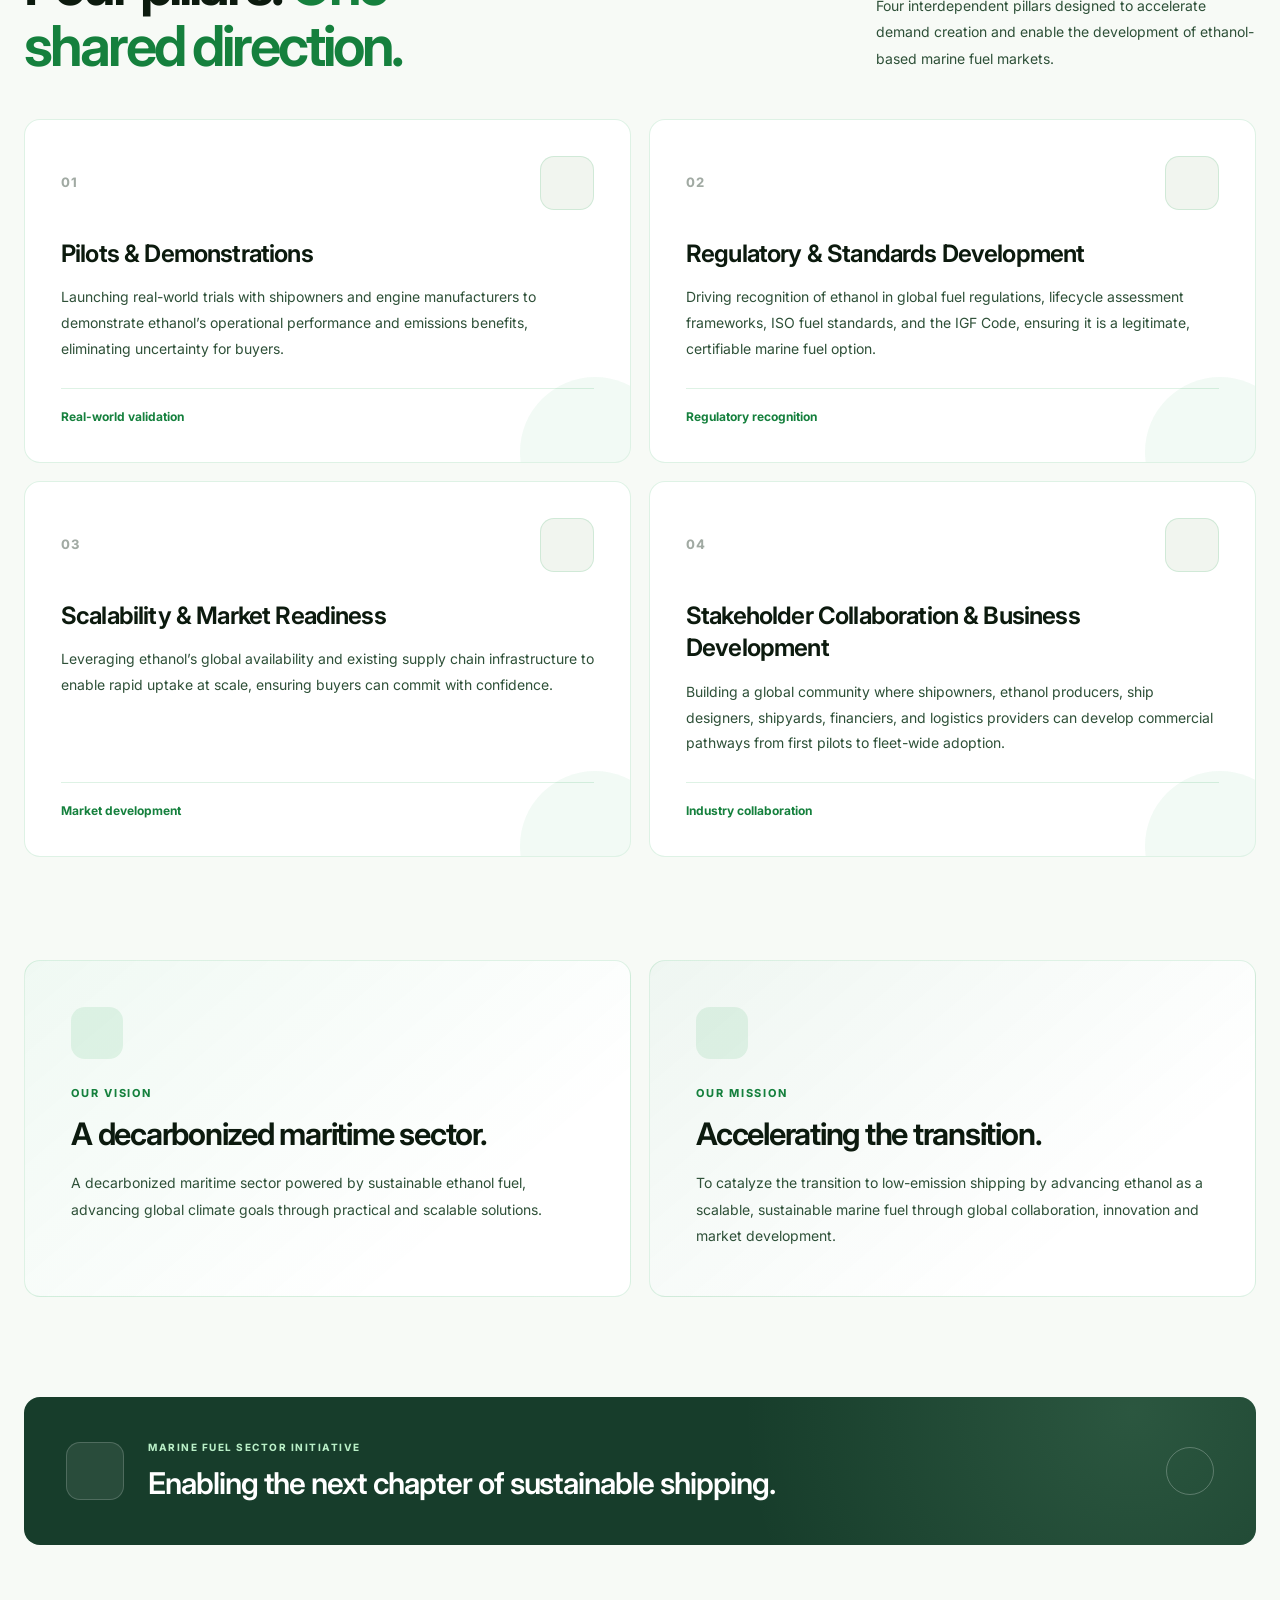
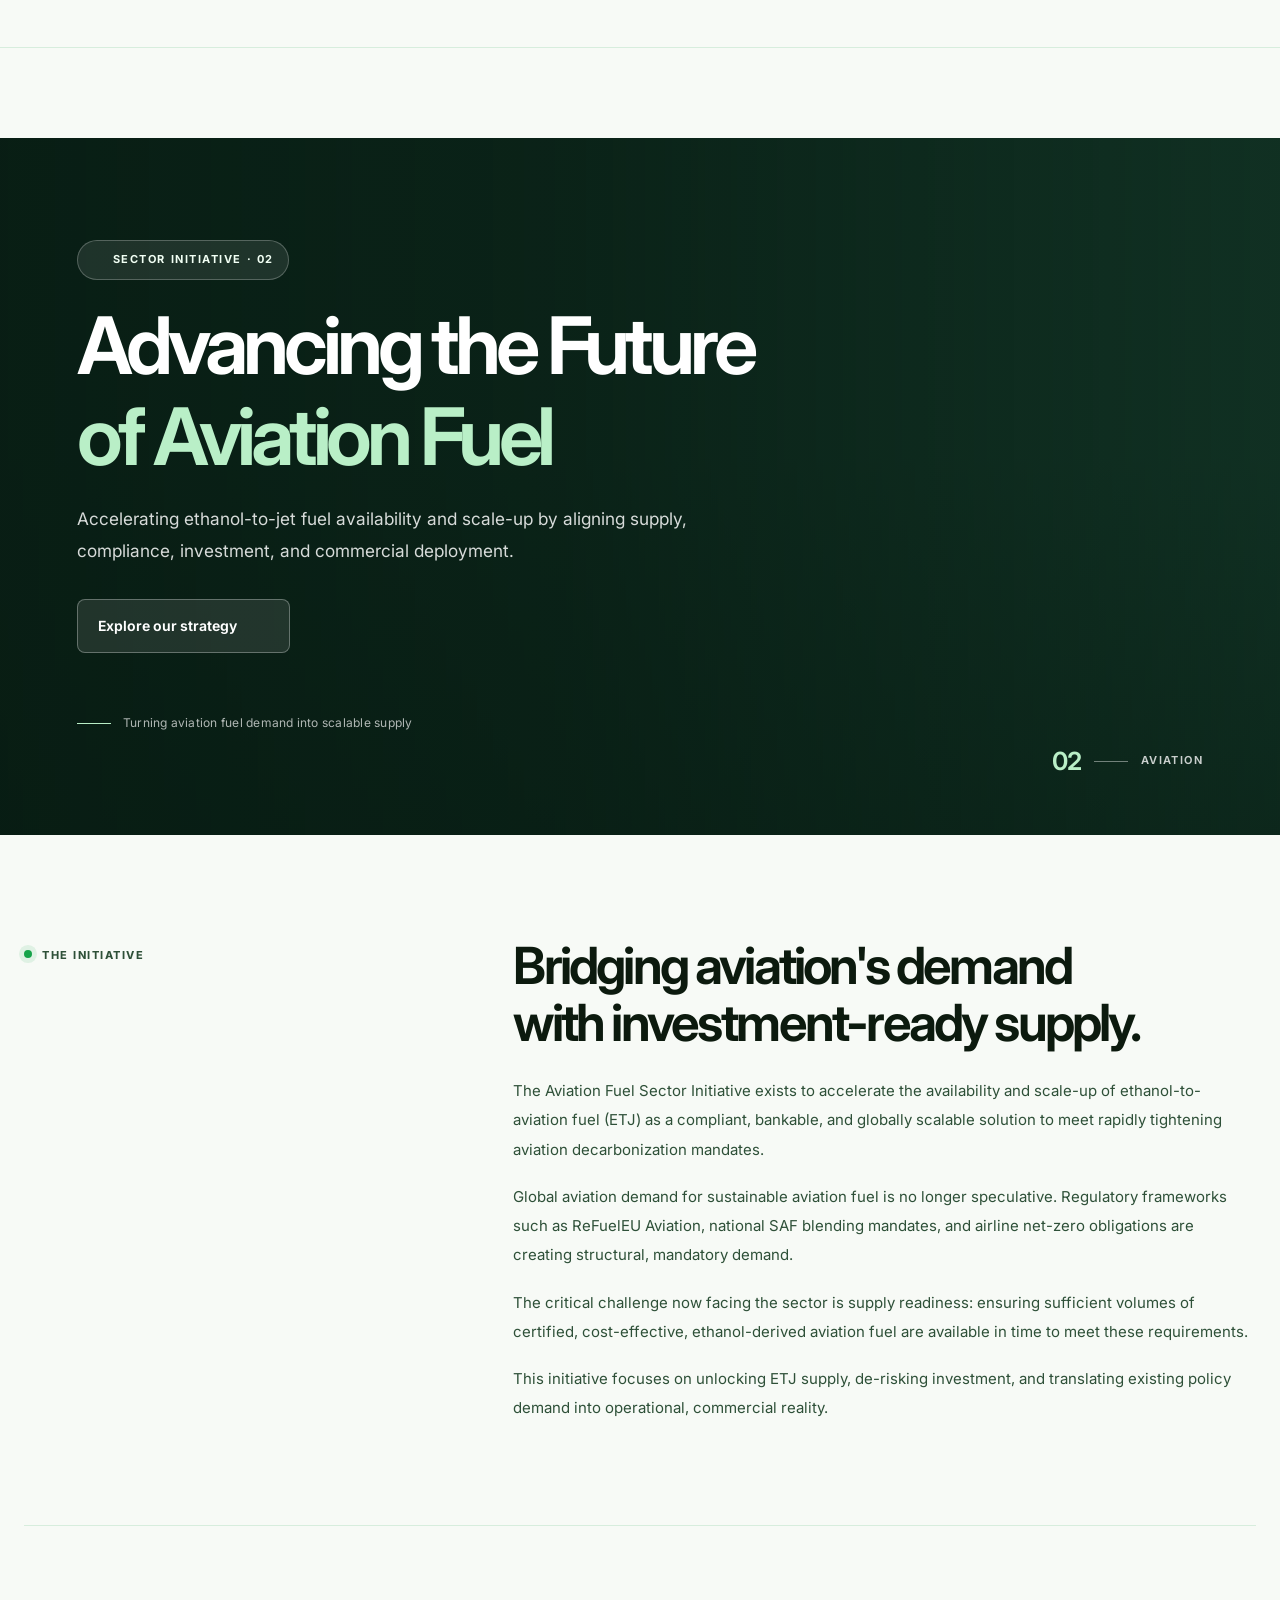
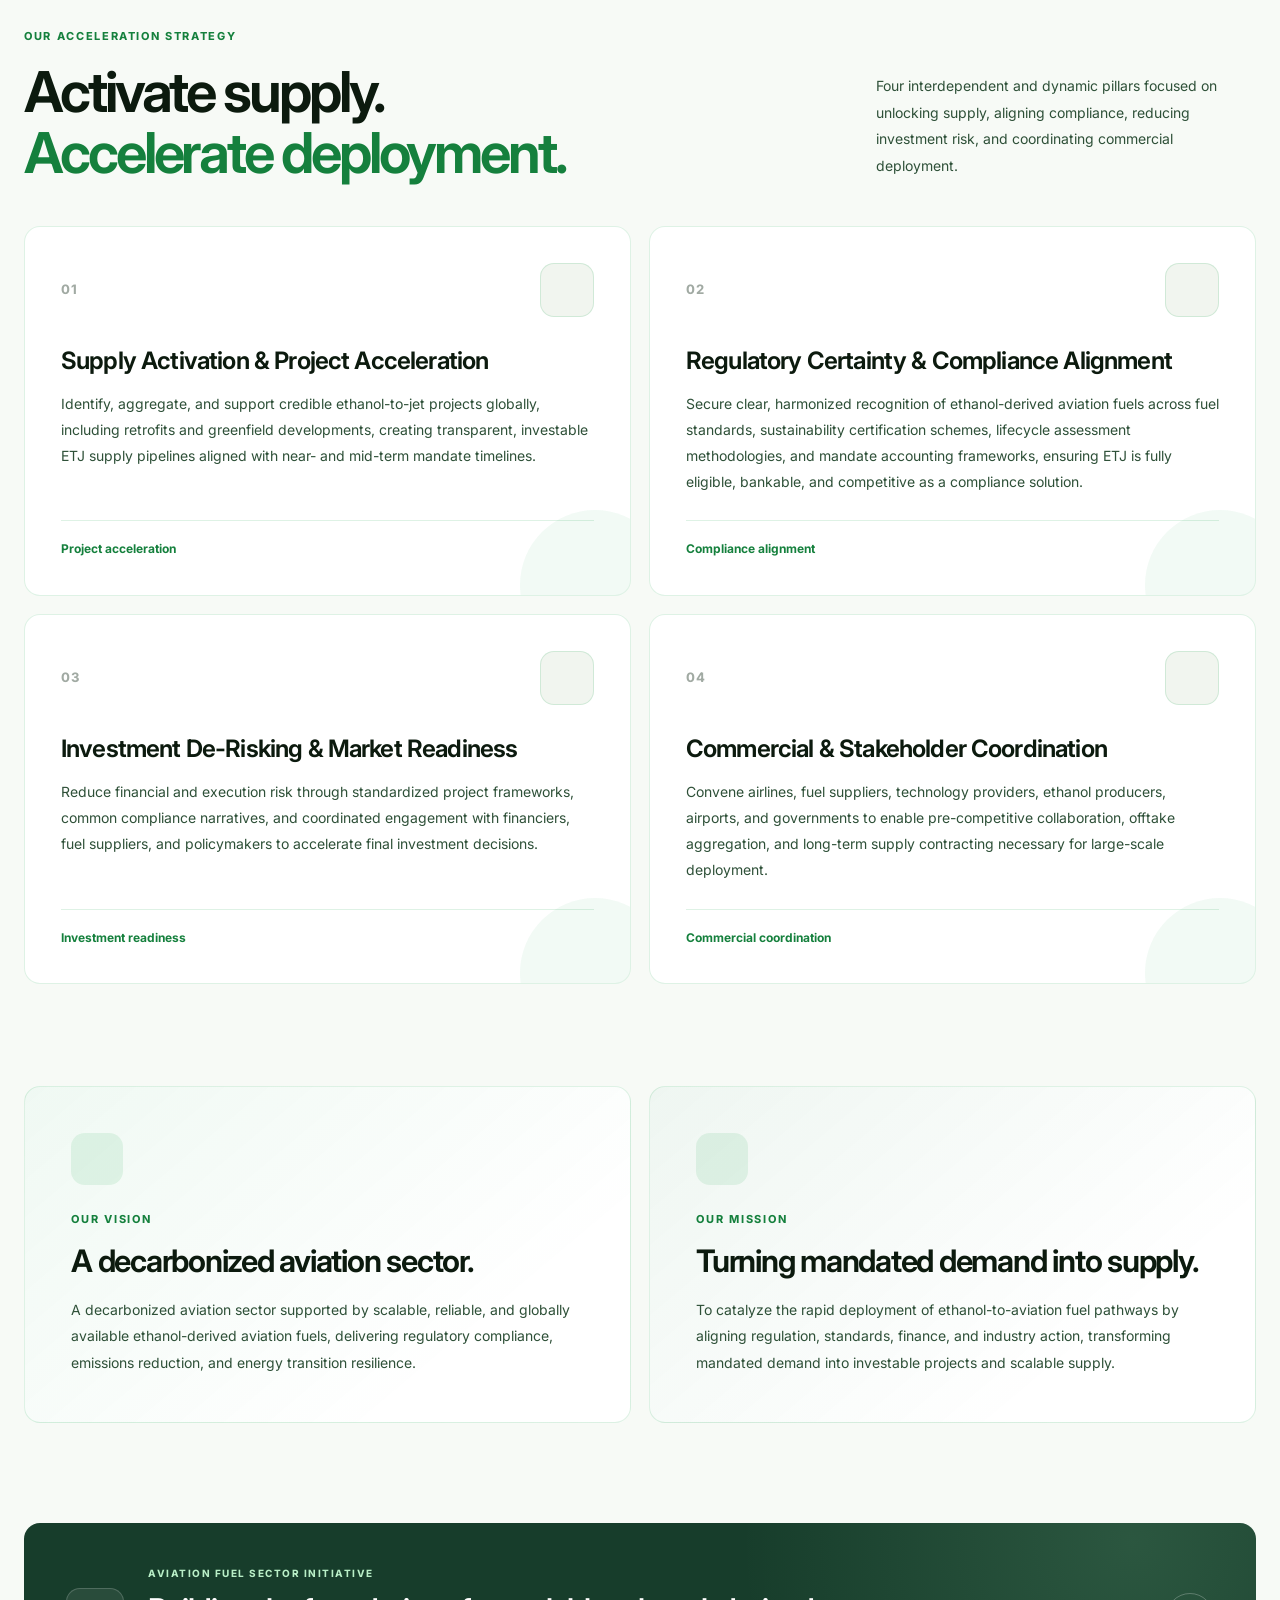
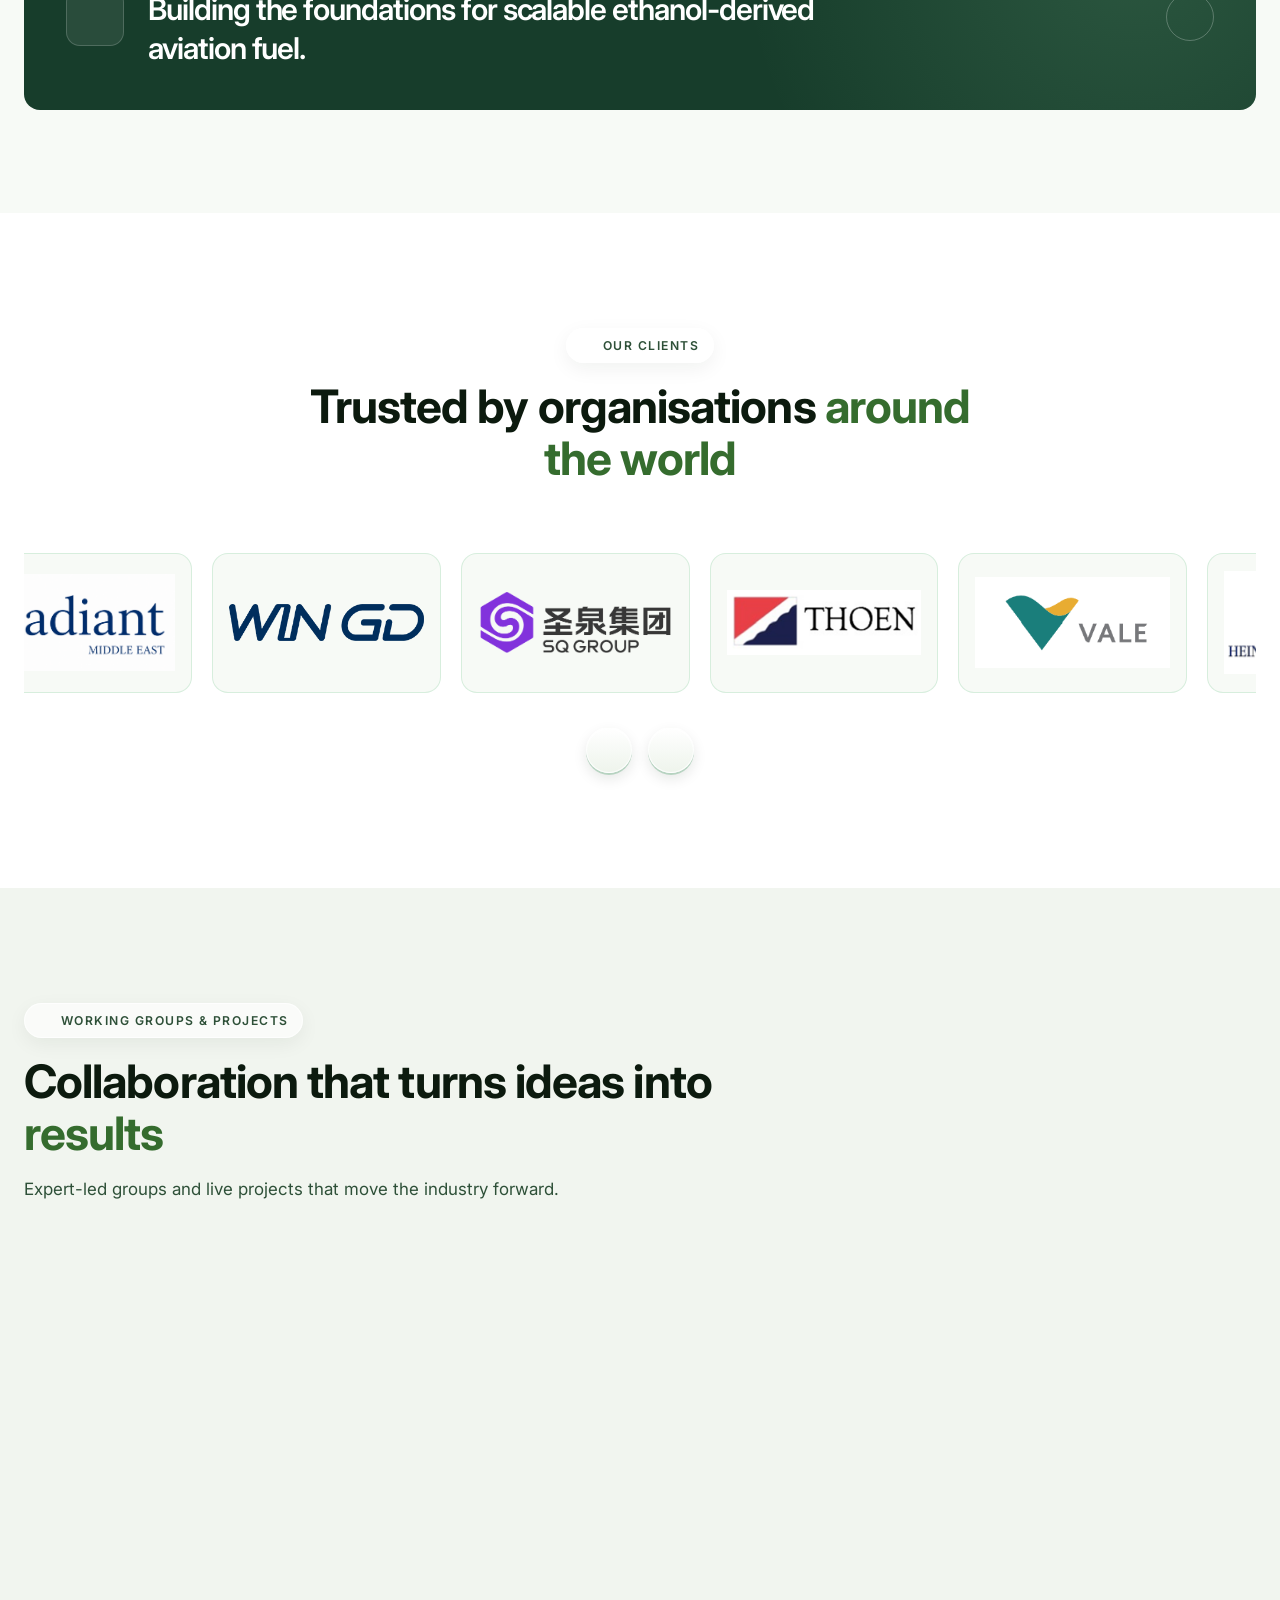
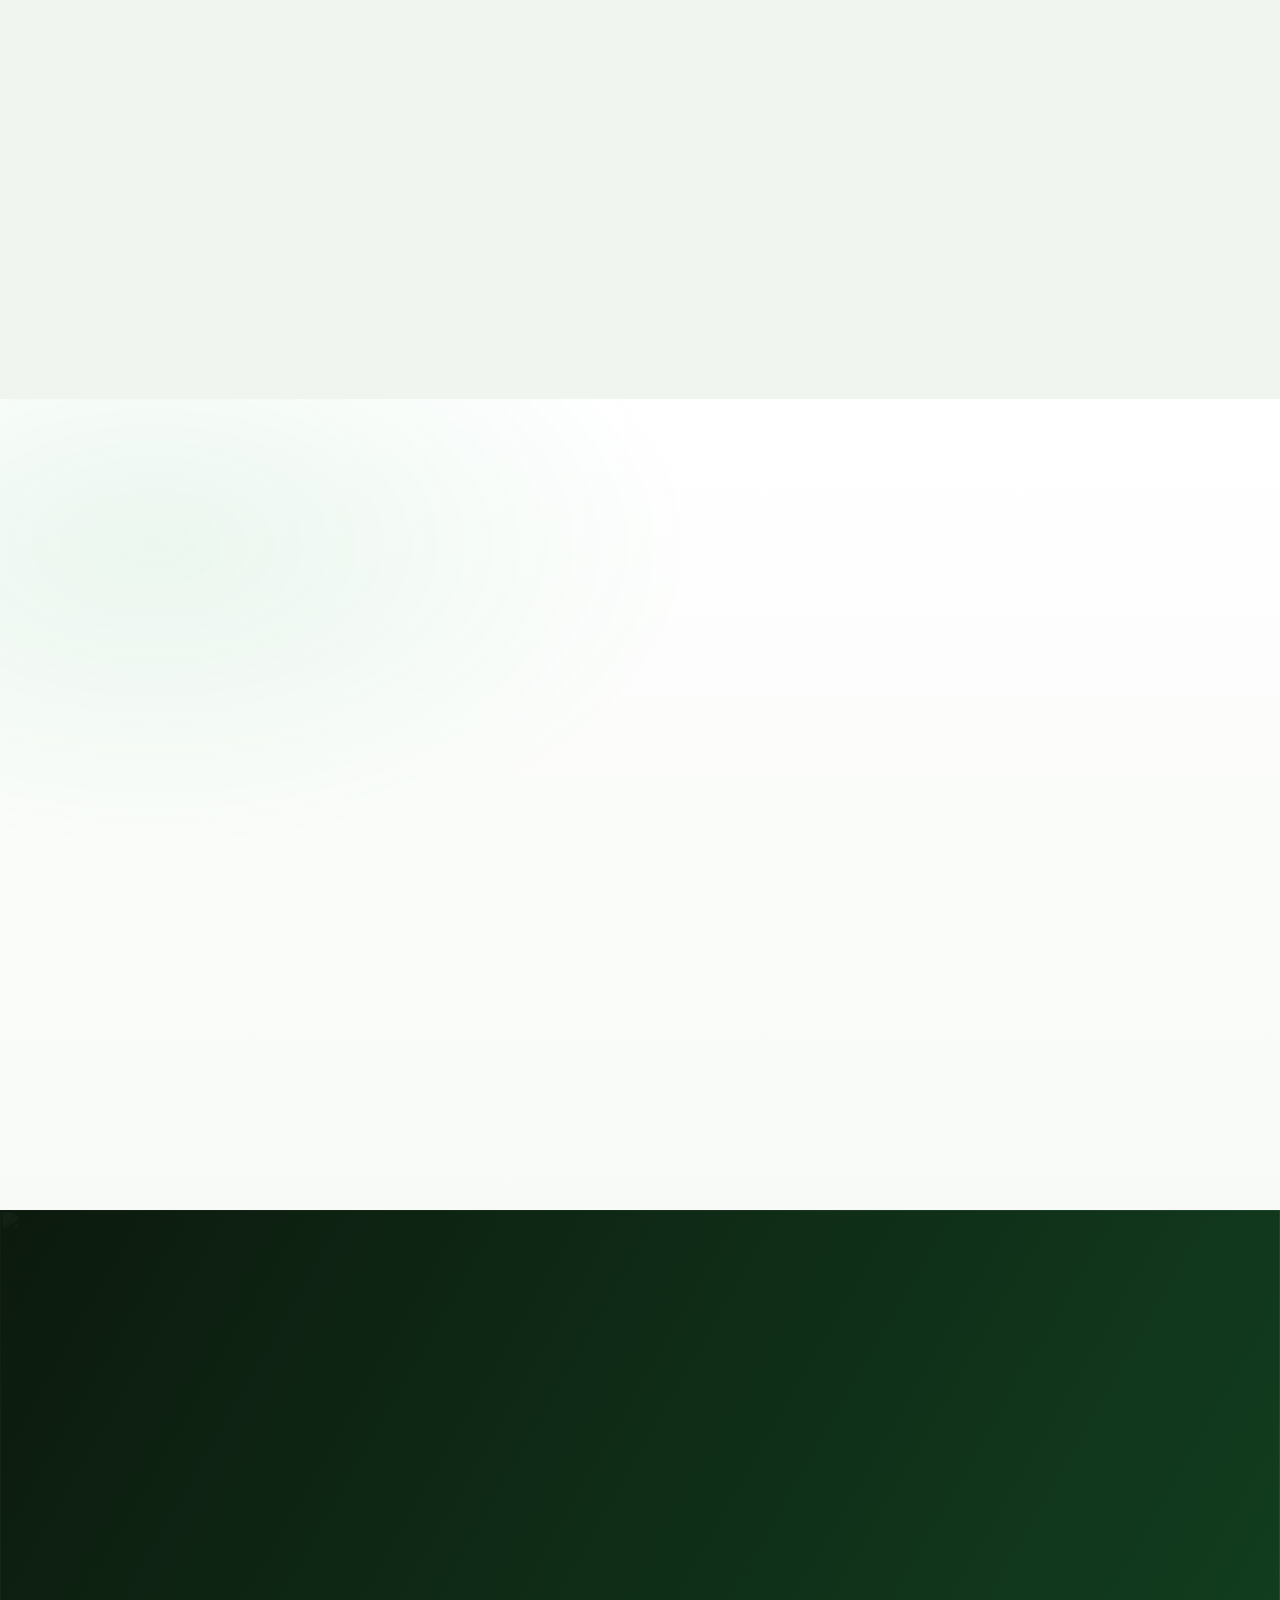
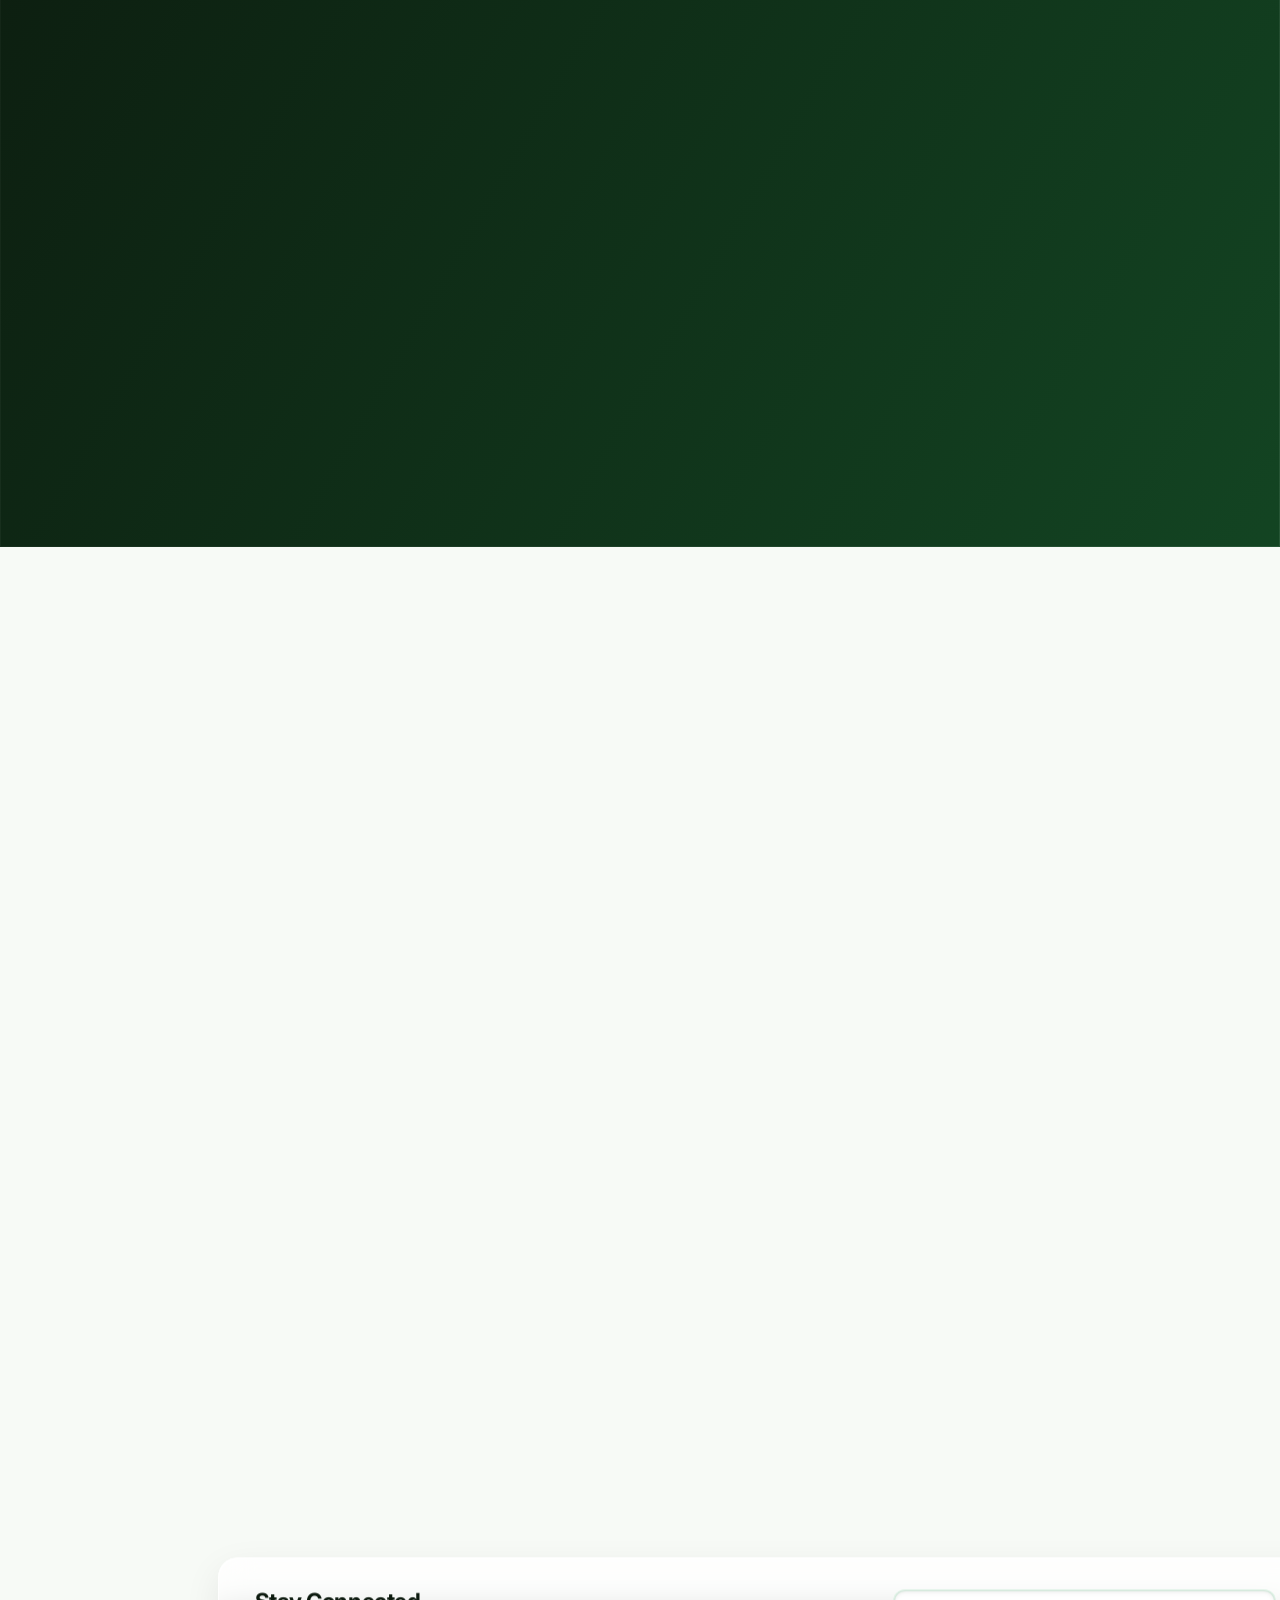
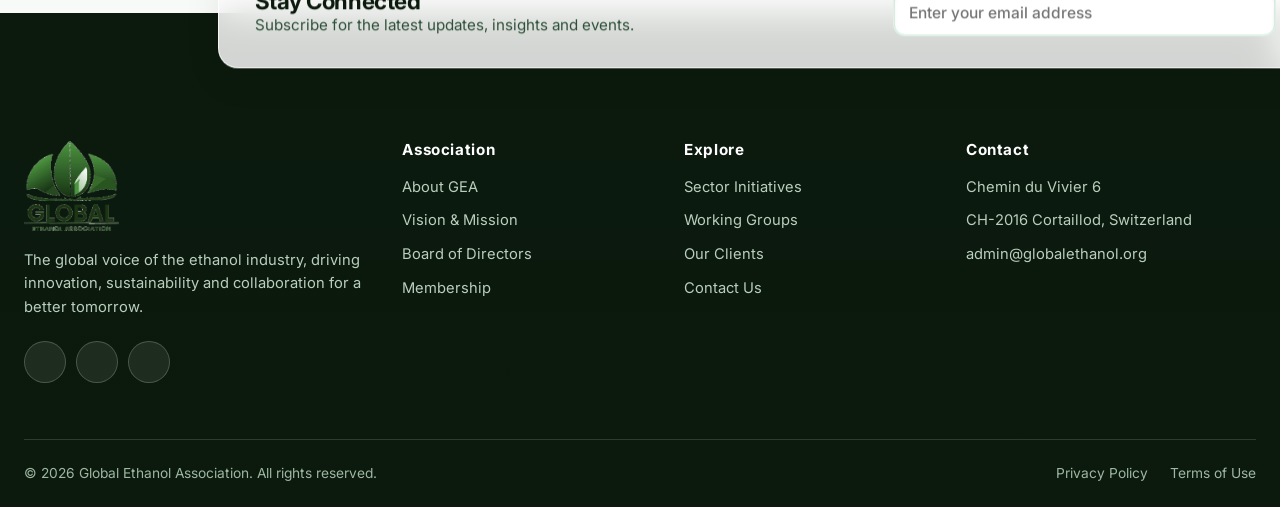
==== commit d8a29c45: "Add GEA Sector Initiatives section with interactive animations and smooth navigation - Implemented M" ====
--- a/index.html
+++ b/index.html
@@ -167,6 +167,619 @@
   </div>
 </section>
 
+
+
+
+
+
+<!-- =====================================================
+     GEA SECTOR INITIATIVES
+     Marine Fuel + Aviation Fuel
+====================================================== -->
+
+<section class="gea-initiatives" id="sector-initiatives">
+
+  <!-- ================= MARINE FUEL INITIATIVE ================= -->
+
+  <article class="gea-initiative gea-initiative--marine" id="marine-fuel">
+
+    <!-- Background hero -->
+    <div class="gea-initiative__hero gea-initiative__hero--marine">
+
+      <div class="gea-initiative__hero-image" aria-hidden="true"></div>
+      <div class="gea-initiative__hero-overlay" aria-hidden="true"></div>
+
+      <div class="gea-initiative__hero-content">
+
+        <span class="gea-initiative__eyebrow">
+          <i data-lucide="waves" aria-hidden="true"></i>
+          Sector Initiative · 01
+        </span>
+
+        <h2>
+          Decarbonizing
+          <span>Global Shipping</span>
+        </h2>
+
+        <p class="gea-initiative__hero-description">
+          Accelerating the integration of ethanol as a sustainable
+          marine fuel through demand creation, regulatory recognition,
+          and coordinated industry action.
+        </p>
+
+        <a class="gea-initiative__hero-link" href="#marine-strategy">
+          Explore our strategy
+          <i data-lucide="arrow-down-right" aria-hidden="true"></i>
+        </a>
+
+        <div class="gea-initiative__hero-caption">
+          <span class="gea-initiative__caption-line"></span>
+          A pathway towards sustainable maritime transport
+        </div>
+
+      </div>
+
+      <div class="gea-initiative__hero-index" aria-hidden="true">
+        <span>01</span>
+        <span class="gea-initiative__index-divider"></span>
+        <span>MARINE</span>
+      </div>
+
+    </div>
+
+    <!-- Introduction -->
+    <div class="gea-initiative__body">
+
+      <div class="gea-initiative__intro gea-reveal">
+
+        <div class="gea-initiative__intro-label">
+          <span class="gea-initiative__label-dot"></span>
+          THE INITIATIVE
+        </div>
+
+        <div class="gea-initiative__intro-content">
+
+          <h3>
+            Turning the potential of ethanol
+            into maritime reality.
+          </h3>
+
+          <p>
+            The Marine Fuel Sector Initiative is driving the integration
+            of ethanol as a sustainable marine fuel by accelerating demand
+            creation and securing regulatory recognition.
+          </p>
+
+          <p>
+            Demand drives change. We unite the ethanol supply chain and
+            the maritime industry in a coordinated global effort to
+            fast-track the development of ethanol-based marine fuel
+            markets, transforming potential into commercial reality
+            through focused, high-impact action.
+          </p>
+
+        </div>
+
+      </div>
+
+      <!-- Strategy -->
+      <div class="gea-initiative__strategy" id="marine-strategy">
+
+        <div class="gea-initiative__section-heading gea-reveal">
+
+          <div>
+            <span class="gea-initiative__overline">
+              OUR ACCELERATION STRATEGY
+            </span>
+
+            <h3>
+              Four pillars.
+              <span>One shared direction.</span>
+            </h3>
+          </div>
+
+          <p>
+            Four interdependent pillars designed to accelerate
+            demand creation and enable the development of
+            ethanol-based marine fuel markets.
+          </p>
+
+        </div>
+
+        <div class="gea-initiative__grid">
+
+          <!-- Pillar 1 -->
+          <article class="gea-pillar gea-reveal">
+
+            <div class="gea-pillar__top">
+              <span class="gea-pillar__number">01</span>
+
+              <span class="gea-pillar__icon">
+                <i data-lucide="ship" aria-hidden="true"></i>
+              </span>
+            </div>
+
+            <h4>Pilots &amp; Demonstrations</h4>
+
+            <p>
+              Launching real-world trials with shipowners and engine
+              manufacturers to demonstrate ethanol’s operational
+              performance and emissions benefits, eliminating
+              uncertainty for buyers.
+            </p>
+
+            <div class="gea-pillar__footer">
+              <span>Real-world validation</span>
+              <i data-lucide="arrow-up-right" aria-hidden="true"></i>
+            </div>
+
+          </article>
+
+          <!-- Pillar 2 -->
+          <article class="gea-pillar gea-reveal">
+
+            <div class="gea-pillar__top">
+              <span class="gea-pillar__number">02</span>
+
+              <span class="gea-pillar__icon">
+                <i data-lucide="scale" aria-hidden="true"></i>
+              </span>
+            </div>
+
+            <h4>Regulatory &amp; Standards Development</h4>
+
+            <p>
+              Driving recognition of ethanol in global fuel regulations,
+              lifecycle assessment frameworks, ISO fuel standards,
+              and the IGF Code, ensuring it is a legitimate,
+              certifiable marine fuel option.
+            </p>
+
+            <div class="gea-pillar__footer">
+              <span>Regulatory recognition</span>
+              <i data-lucide="arrow-up-right" aria-hidden="true"></i>
+            </div>
+
+          </article>
+
+          <!-- Pillar 3 -->
+          <article class="gea-pillar gea-reveal">
+
+            <div class="gea-pillar__top">
+              <span class="gea-pillar__number">03</span>
+
+              <span class="gea-pillar__icon">
+                <i data-lucide="network" aria-hidden="true"></i>
+              </span>
+            </div>
+
+            <h4>Scalability &amp; Market Readiness</h4>
+
+            <p>
+              Leveraging ethanol’s global availability and existing
+              supply chain infrastructure to enable rapid uptake at
+              scale, ensuring buyers can commit with confidence.
+            </p>
+
+            <div class="gea-pillar__footer">
+              <span>Market development</span>
+              <i data-lucide="arrow-up-right" aria-hidden="true"></i>
+            </div>
+
+          </article>
+
+          <!-- Pillar 4 -->
+          <article class="gea-pillar gea-reveal">
+
+            <div class="gea-pillar__top">
+              <span class="gea-pillar__number">04</span>
+
+              <span class="gea-pillar__icon">
+                <i data-lucide="handshake" aria-hidden="true"></i>
+              </span>
+            </div>
+
+            <h4>Stakeholder Collaboration &amp; Business Development</h4>
+
+            <p>
+              Building a global community where shipowners, ethanol
+              producers, ship designers, shipyards, financiers, and
+              logistics providers can develop commercial pathways
+              from first pilots to fleet-wide adoption.
+            </p>
+
+            <div class="gea-pillar__footer">
+              <span>Industry collaboration</span>
+              <i data-lucide="arrow-up-right" aria-hidden="true"></i>
+            </div>
+
+          </article>
+
+        </div>
+
+      </div>
+
+      <!-- Vision and mission -->
+      <div class="gea-initiative__purpose gea-reveal">
+
+        <div class="gea-purpose-card gea-purpose-card--vision">
+
+          <div class="gea-purpose-card__icon">
+            <i data-lucide="telescope" aria-hidden="true"></i>
+          </div>
+
+          <span class="gea-purpose-card__label">OUR VISION</span>
+
+          <h4>A decarbonized maritime sector.</h4>
+
+          <p>
+            A decarbonized maritime sector powered by sustainable
+            ethanol fuel, advancing global climate goals through
+            practical and scalable solutions.
+          </p>
+
+        </div>
+
+        <div class="gea-purpose-card gea-purpose-card--mission">
+
+          <div class="gea-purpose-card__icon">
+            <i data-lucide="compass" aria-hidden="true"></i>
+          </div>
+
+          <span class="gea-purpose-card__label">OUR MISSION</span>
+
+          <h4>Accelerating the transition.</h4>
+
+          <p>
+            To catalyze the transition to low-emission shipping by
+            advancing ethanol as a scalable, sustainable marine fuel
+            through global collaboration, innovation and market development.
+          </p>
+
+        </div>
+
+      </div>
+
+    </div>
+
+    <!-- Closing banner -->
+    <div class="gea-initiative__closing gea-reveal">
+
+      <div class="gea-initiative__closing-icon">
+        <i data-lucide="anchor" aria-hidden="true"></i>
+      </div>
+
+      <div>
+        <span>MARINE FUEL SECTOR INITIATIVE</span>
+
+        <h3>
+          Enabling the next chapter of sustainable shipping.
+        </h3>
+      </div>
+
+      <a href="#sector-initiatives" aria-label="Return to sector initiatives">
+        <i data-lucide="arrow-up-right" aria-hidden="true"></i>
+      </a>
+
+    </div>
+
+  </article>
+
+
+  <!-- ================= AVIATION FUEL INITIATIVE ================= -->
+
+  <article class="gea-initiative gea-initiative--aviation" id="aviation-fuel">
+
+    <!-- Background hero -->
+    <div class="gea-initiative__hero gea-initiative__hero--aviation">
+
+      <div class="gea-initiative__hero-image" aria-hidden="true"></div>
+      <div class="gea-initiative__hero-overlay" aria-hidden="true"></div>
+
+      <div class="gea-initiative__hero-content">
+
+        <span class="gea-initiative__eyebrow">
+          <i data-lucide="plane" aria-hidden="true"></i>
+          Sector Initiative · 02
+        </span>
+
+        <h2>
+          Advancing the Future
+          <span>of Aviation Fuel</span>
+        </h2>
+
+        <p class="gea-initiative__hero-description">
+          Accelerating ethanol-to-jet fuel availability and scale-up
+          by aligning supply, compliance, investment, and commercial
+          deployment.
+        </p>
+
+        <a class="gea-initiative__hero-link" href="#aviation-strategy">
+          Explore our strategy
+          <i data-lucide="arrow-down-right" aria-hidden="true"></i>
+        </a>
+
+        <div class="gea-initiative__hero-caption">
+          <span class="gea-initiative__caption-line"></span>
+          Turning aviation fuel demand into scalable supply
+        </div>
+
+      </div>
+
+      <div class="gea-initiative__hero-index" aria-hidden="true">
+        <span>02</span>
+        <span class="gea-initiative__index-divider"></span>
+        <span>AVIATION</span>
+      </div>
+
+    </div>
+
+    <!-- Introduction -->
+    <div class="gea-initiative__body">
+
+      <div class="gea-initiative__intro gea-reveal">
+
+        <div class="gea-initiative__intro-label">
+          <span class="gea-initiative__label-dot"></span>
+          THE INITIATIVE
+        </div>
+
+        <div class="gea-initiative__intro-content">
+
+          <h3>
+            Bridging aviation's demand
+            with investment-ready supply.
+          </h3>
+
+          <p>
+            The Aviation Fuel Sector Initiative exists to accelerate
+            the availability and scale-up of ethanol-to-aviation fuel
+            (ETJ) as a compliant, bankable, and globally scalable
+            solution to meet rapidly tightening aviation decarbonization
+            mandates.
+          </p>
+
+          <p>
+            Global aviation demand for sustainable aviation fuel is no
+            longer speculative. Regulatory frameworks such as ReFuelEU
+            Aviation, national SAF blending mandates, and airline
+            net-zero obligations are creating structural, mandatory
+            demand.
+          </p>
+
+          <p>
+            The critical challenge now facing the sector is supply
+            readiness: ensuring sufficient volumes of certified,
+            cost-effective, ethanol-derived aviation fuel are available
+            in time to meet these requirements.
+          </p>
+
+          <p>
+            This initiative focuses on unlocking ETJ supply,
+            de-risking investment, and translating existing policy
+            demand into operational, commercial reality.
+          </p>
+
+        </div>
+
+      </div>
+
+      <!-- Strategy -->
+      <div class="gea-initiative__strategy" id="aviation-strategy">
+
+        <div class="gea-initiative__section-heading gea-reveal">
+
+          <div>
+            <span class="gea-initiative__overline">
+              OUR ACCELERATION STRATEGY
+            </span>
+
+            <h3>
+              Activate supply.
+              <span>Accelerate deployment.</span>
+            </h3>
+          </div>
+
+          <p>
+            Four interdependent and dynamic pillars focused on
+            unlocking supply, aligning compliance, reducing investment
+            risk, and coordinating commercial deployment.
+          </p>
+
+        </div>
+
+        <div class="gea-initiative__grid">
+
+          <!-- Pillar 1 -->
+          <article class="gea-pillar gea-reveal">
+
+            <div class="gea-pillar__top">
+              <span class="gea-pillar__number">01</span>
+
+              <span class="gea-pillar__icon">
+                <i data-lucide="factory" aria-hidden="true"></i>
+              </span>
+            </div>
+
+            <h4>Supply Activation &amp; Project Acceleration</h4>
+
+            <p>
+              Identify, aggregate, and support credible ethanol-to-jet
+              projects globally, including retrofits and greenfield
+              developments, creating transparent, investable ETJ
+              supply pipelines aligned with near- and mid-term
+              mandate timelines.
+            </p>
+
+            <div class="gea-pillar__footer">
+              <span>Project acceleration</span>
+              <i data-lucide="arrow-up-right" aria-hidden="true"></i>
+            </div>
+
+          </article>
+
+          <!-- Pillar 2 -->
+          <article class="gea-pillar gea-reveal">
+
+            <div class="gea-pillar__top">
+              <span class="gea-pillar__number">02</span>
+
+              <span class="gea-pillar__icon">
+                <i data-lucide="shield-check" aria-hidden="true"></i>
+              </span>
+            </div>
+
+            <h4>Regulatory Certainty &amp; Compliance Alignment</h4>
+
+            <p>
+              Secure clear, harmonized recognition of ethanol-derived
+              aviation fuels across fuel standards, sustainability
+              certification schemes, lifecycle assessment methodologies,
+              and mandate accounting frameworks, ensuring ETJ is fully
+              eligible, bankable, and competitive as a compliance solution.
+            </p>
+
+            <div class="gea-pillar__footer">
+              <span>Compliance alignment</span>
+              <i data-lucide="arrow-up-right" aria-hidden="true"></i>
+            </div>
+
+          </article>
+
+          <!-- Pillar 3 -->
+          <article class="gea-pillar gea-reveal">
+
+            <div class="gea-pillar__top">
+              <span class="gea-pillar__number">03</span>
+
+              <span class="gea-pillar__icon">
+                <i data-lucide="chart-no-axes-combined" aria-hidden="true"></i>
+              </span>
+            </div>
+
+            <h4>Investment De-Risking &amp; Market Readiness</h4>
+
+            <p>
+              Reduce financial and execution risk through standardized
+              project frameworks, common compliance narratives, and
+              coordinated engagement with financiers, fuel suppliers,
+              and policymakers to accelerate final investment decisions.
+            </p>
+
+            <div class="gea-pillar__footer">
+              <span>Investment readiness</span>
+              <i data-lucide="arrow-up-right" aria-hidden="true"></i>
+            </div>
+
+          </article>
+
+          <!-- Pillar 4 -->
+          <article class="gea-pillar gea-reveal">
+
+            <div class="gea-pillar__top">
+              <span class="gea-pillar__number">04</span>
+
+              <span class="gea-pillar__icon">
+                <i data-lucide="users-round" aria-hidden="true"></i>
+              </span>
+            </div>
+
+            <h4>Commercial &amp; Stakeholder Coordination</h4>
+
+            <p>
+              Convene airlines, fuel suppliers, technology providers,
+              ethanol producers, airports, and governments to enable
+              pre-competitive collaboration, offtake aggregation, and
+              long-term supply contracting necessary for large-scale
+              deployment.
+            </p>
+
+            <div class="gea-pillar__footer">
+              <span>Commercial coordination</span>
+              <i data-lucide="arrow-up-right" aria-hidden="true"></i>
+            </div>
+
+          </article>
+
+        </div>
+
+      </div>
+
+      <!-- Vision and mission -->
+      <div class="gea-initiative__purpose gea-reveal">
+
+        <div class="gea-purpose-card gea-purpose-card--vision">
+
+          <div class="gea-purpose-card__icon">
+            <i data-lucide="telescope" aria-hidden="true"></i>
+          </div>
+
+          <span class="gea-purpose-card__label">OUR VISION</span>
+
+          <h4>A decarbonized aviation sector.</h4>
+
+          <p>
+            A decarbonized aviation sector supported by scalable,
+            reliable, and globally available ethanol-derived aviation
+            fuels, delivering regulatory compliance, emissions reduction,
+            and energy transition resilience.
+          </p>
+
+        </div>
+
+        <div class="gea-purpose-card gea-purpose-card--mission">
+
+          <div class="gea-purpose-card__icon">
+            <i data-lucide="compass" aria-hidden="true"></i>
+          </div>
+
+          <span class="gea-purpose-card__label">OUR MISSION</span>
+
+          <h4>Turning mandated demand into supply.</h4>
+
+          <p>
+            To catalyze the rapid deployment of ethanol-to-aviation
+            fuel pathways by aligning regulation, standards, finance,
+            and industry action, transforming mandated demand into
+            investable projects and scalable supply.
+          </p>
+
+        </div>
+
+      </div>
+
+    </div>
+
+    <!-- Closing banner -->
+    <div class="gea-initiative__closing gea-reveal">
+
+      <div class="gea-initiative__closing-icon">
+        <i data-lucide="plane-takeoff" aria-hidden="true"></i>
+      </div>
+
+      <div>
+        <span>AVIATION FUEL SECTOR INITIATIVE</span>
+
+        <h3>
+          Building the foundations for scalable ethanol-derived aviation fuel.
+        </h3>
+      </div>
+
+      <a href="#sector-initiatives" aria-label="Return to sector initiatives">
+        <i data-lucide="arrow-up-right" aria-hidden="true"></i>
+      </a>
+
+    </div>
+
+  </article>
+
+</section>
+
+
+
+
+
+
 <!-- =============== CLIENTS CAROUSEL =============== -->
 <section class="section clients" id="clients">
   <div class="container">
--- a/css/style.css
+++ b/css/style.css
@@ -5605,4 +5605,948 @@
   .svc-flow-line span {
     transform: none;
   }
+}
+
+
+
+/* =========================================================
+   GEA SECTOR INITIATIVES
+   Append to the existing stylesheet
+========================================================= */
+
+.gea-initiatives {
+  --gea-green: var(--accent, #16a34a);
+  --gea-green-dark: var(--accent-hi, #15803d);
+  --gea-green-deep: #153b2b;
+  --gea-text: var(--t1, #17231c);
+  --gea-muted: var(--t2, #657168);
+  --gea-surface: var(--bg1, #ffffff);
+  --gea-soft: var(--bg2, #f1f5ef);
+  --gea-border: var(--border, #e2e9e1);
+
+  width: 100%;
+  overflow: clip;
+  color: var(--gea-text);
+  background: var(--bg0, #f7faf6);
+  font-family: inherit;
+}
+
+.gea-initiatives *,
+.gea-initiatives *::before,
+.gea-initiatives *::after {
+  box-sizing: border-box;
+}
+
+.gea-initiative {
+  position: relative;
+  padding-bottom: clamp(64px, 8vw, 110px);
+}
+
+.gea-initiative + .gea-initiative {
+  padding-top: clamp(48px, 7vw, 96px);
+  border-top: 1px solid var(--gea-border);
+}
+
+/* =========================================================
+   HERO
+========================================================= */
+
+.gea-initiative__hero {
+  position: relative;
+  isolation: isolate;
+  display: flex;
+  align-items: center;
+  min-height: clamp(470px, 54vw, 690px);
+  padding: clamp(64px, 8vw, 112px) max(6%, calc((100vw - 1280px) / 2));
+  overflow: hidden;
+  background: var(--gea-green-deep);
+  color: #ffffff;
+}
+
+.gea-initiative__hero-image,
+.gea-initiative__hero-overlay {
+  position: absolute;
+  inset: 0;
+  z-index: -1;
+}
+
+.gea-initiative__hero-image {
+  background-position: center;
+  background-size: cover;
+  transform: scale(1.025);
+  transition: transform 1.2s cubic-bezier(.2, .7, .2, 1);
+}
+
+.gea-initiative__hero:hover .gea-initiative__hero-image {
+  transform: scale(1.065);
+}
+
+.gea-initiative__hero--marine .gea-initiative__hero-image {
+  background-image: url(
+    "https://images.unsplash.com/photo-1494412519320-aa613dfb7738?auto=format&fit=crop&w=2200&q=85"
+  );
+}
+
+.gea-initiative__hero--aviation .gea-initiative__hero-image {
+  background-image: url(
+    "https://images.unsplash.com/photo-1436491865332-7a61a109cc05?auto=format&fit=crop&w=2200&q=85"
+  );
+}
+
+.gea-initiative__hero-overlay {
+  background:
+    linear-gradient(
+      90deg,
+      rgba(7, 27, 18, .91) 0%,
+      rgba(7, 27, 18, .77) 44%,
+      rgba(7, 27, 18, .34) 100%
+    ),
+    linear-gradient(
+      0deg,
+      rgba(7, 27, 18, .42),
+      transparent 55%
+    );
+}
+
+.gea-initiative__hero-content {
+  width: min(100%, 800px);
+  position: relative;
+  z-index: 2;
+  animation: gea-hero-enter .8s cubic-bezier(.2, .7, .2, 1) both;
+}
+
+.gea-initiative__eyebrow {
+  display: inline-flex;
+  align-items: center;
+  gap: 10px;
+  margin-bottom: 26px;
+  padding: 10px 14px;
+  border: 1px solid rgba(255, 255, 255, .24);
+  border-radius: 999px;
+  background: rgba(255, 255, 255, .09);
+  color: #f1fff4;
+  font-size: 11px;
+  font-weight: 700;
+  letter-spacing: .14em;
+  text-transform: uppercase;
+  backdrop-filter: blur(10px);
+}
+
+.gea-initiative__eyebrow svg {
+  width: 17px;
+  height: 17px;
+  color: #a7f3bd;
+}
+
+.gea-initiative__hero h2 {
+  max-width: 850px;
+  margin: 0;
+  color: #ffffff;
+  font-size: clamp(2.6rem, 6.2vw, 5.6rem);
+  font-weight: 650;
+  line-height: .99;
+  letter-spacing: -.065em;
+  text-wrap: balance;
+}
+
+.gea-initiative__hero h2 span {
+  display: block;
+  margin-top: 12px;
+  color: #b9efc7;
+}
+
+.gea-initiative__hero-description {
+  max-width: 640px;
+  margin: 28px 0 0;
+  color: rgba(255, 255, 255, .84);
+  font-size: clamp(15px, 1.35vw, 18px);
+  line-height: 1.85;
+}
+
+.gea-initiative__hero-link {
+  display: inline-flex;
+  align-items: center;
+  gap: 18px;
+  margin-top: 32px;
+  padding: 15px 20px;
+  border: 1px solid rgba(255, 255, 255, .3);
+  border-radius: 8px;
+  background: rgba(255, 255, 255, .1);
+  color: #ffffff;
+  font-size: 14px;
+  font-weight: 650;
+  text-decoration: none;
+  transition:
+    background .22s ease,
+    border-color .22s ease,
+    transform .22s ease;
+}
+
+.gea-initiative__hero-link svg {
+  width: 18px;
+  height: 18px;
+  transition: transform .22s ease;
+}
+
+.gea-initiative__hero-link:hover {
+  border-color: #b9efc7;
+  background: rgba(255, 255, 255, .18);
+  transform: translateY(-2px);
+}
+
+.gea-initiative__hero-link:hover svg {
+  transform: translate(3px, 3px);
+}
+
+.gea-initiative__hero-caption {
+  display: flex;
+  align-items: center;
+  gap: 12px;
+  margin-top: 60px;
+  color: rgba(255, 255, 255, .68);
+  font-size: 12px;
+  letter-spacing: .02em;
+}
+
+.gea-initiative__caption-line {
+  width: 34px;
+  height: 1px;
+  background: #b9efc7;
+}
+
+.gea-initiative__hero-index {
+  position: absolute;
+  right: max(6%, calc((100vw - 1280px) / 2));
+  bottom: 54px;
+  display: flex;
+  align-items: center;
+  gap: 13px;
+  color: rgba(255, 255, 255, .78);
+  font-size: 11px;
+  font-weight: 650;
+  letter-spacing: .13em;
+}
+
+.gea-initiative__hero-index span:first-child {
+  color: #b9efc7;
+  font-size: 25px;
+  letter-spacing: -.04em;
+}
+
+.gea-initiative__index-divider {
+  width: 34px;
+  height: 1px;
+  background: rgba(255, 255, 255, .42);
+}
+
+/* =========================================================
+   MAIN BODY
+========================================================= */
+
+.gea-initiative__body {
+  width: min(100% - 48px, 1240px);
+  margin: 0 auto;
+}
+
+.gea-initiative__intro {
+  display: grid;
+  grid-template-columns: .7fr 1.3fr;
+  gap: clamp(32px, 7vw, 110px);
+  padding: clamp(64px, 8vw, 108px) 0;
+  border-bottom: 1px solid var(--gea-border);
+}
+
+.gea-initiative__intro-label {
+  display: flex;
+  align-items: flex-start;
+  gap: 10px;
+  padding-top: 10px;
+  color: var(--gea-muted);
+  font-size: 11px;
+  font-weight: 750;
+  letter-spacing: .14em;
+}
+
+.gea-initiative__label-dot {
+  flex: 0 0 auto;
+  width: 8px;
+  height: 8px;
+  margin-top: 3px;
+  border-radius: 50%;
+  background: var(--gea-green);
+  box-shadow: 0 0 0 5px rgba(22, 163, 74, .1);
+}
+
+.gea-initiative__intro-content h3 {
+  max-width: 800px;
+  margin: 0 0 26px;
+  font-size: clamp(2rem, 4vw, 3.5rem);
+  font-weight: 650;
+  line-height: 1.1;
+  letter-spacing: -.055em;
+  text-wrap: balance;
+}
+
+.gea-initiative__intro-content p {
+  max-width: 780px;
+  margin: 0 0 18px;
+  color: var(--gea-muted);
+  font-size: 15px;
+  line-height: 1.95;
+}
+
+.gea-initiative__intro-content p:last-child {
+  margin-bottom: 0;
+}
+
+/* =========================================================
+   STRATEGY SECTION
+========================================================= */
+
+.gea-initiative__strategy {
+  padding: clamp(64px, 8vw, 105px) 0;
+  scroll-margin-top: 100px;
+}
+
+.gea-initiative__section-heading {
+  display: flex;
+  align-items: flex-end;
+  justify-content: space-between;
+  gap: 36px;
+  margin-bottom: 42px;
+}
+
+.gea-initiative__overline {
+  display: block;
+  margin-bottom: 16px;
+  color: var(--gea-green-dark);
+  font-size: 11px;
+  font-weight: 750;
+  letter-spacing: .15em;
+}
+
+.gea-initiative__section-heading h3 {
+  max-width: 680px;
+  margin: 0;
+  font-size: clamp(2rem, 4.4vw, 3.6rem);
+  font-weight: 650;
+  line-height: 1.08;
+  letter-spacing: -.055em;
+  text-wrap: balance;
+}
+
+.gea-initiative__section-heading h3 span {
+  color: var(--gea-green-dark);
+}
+
+.gea-initiative__section-heading > p {
+  max-width: 380px;
+  margin: 0 0 4px;
+  color: var(--gea-muted);
+  font-size: 14px;
+  line-height: 1.9;
+}
+
+/* =========================================================
+   PILLAR CARDS
+========================================================= */
+
+.gea-initiative__grid {
+  display: grid;
+  grid-template-columns: repeat(2, minmax(0, 1fr));
+  gap: 18px;
+}
+
+.gea-pillar {
+  position: relative;
+  display: flex;
+  flex-direction: column;
+  min-width: 0;
+  min-height: 330px;
+  padding: clamp(24px, 3vw, 36px);
+  overflow: hidden;
+  border: 1px solid var(--gea-border);
+  border-radius: 16px;
+  background: var(--gea-surface);
+  transition:
+    transform .28s cubic-bezier(.2, .7, .2, 1),
+    border-color .28s ease,
+    box-shadow .28s ease;
+}
+
+.gea-pillar::after {
+  position: absolute;
+  right: -40px;
+  bottom: -65px;
+  width: 150px;
+  height: 150px;
+  border-radius: 50%;
+  background: rgba(22, 163, 74, .055);
+  content: "";
+  pointer-events: none;
+  transition: transform .4s ease;
+}
+
+.gea-pillar:hover {
+  z-index: 1;
+  transform: translateY(-5px);
+  border-color: rgba(22, 163, 74, .4);
+  box-shadow: 0 18px 45px rgba(24, 53, 32, .075);
+}
+
+.gea-pillar:hover::after {
+  transform: scale(1.35);
+}
+
+.gea-pillar__top {
+  display: flex;
+  align-items: center;
+  justify-content: space-between;
+  gap: 20px;
+  margin-bottom: 28px;
+}
+
+.gea-pillar__number {
+  color: #a1aaa3;
+  font-size: 13px;
+  font-weight: 750;
+  letter-spacing: .08em;
+}
+
+.gea-pillar__icon {
+  display: grid;
+  width: 54px;
+  height: 54px;
+  place-items: center;
+  border: 1px solid rgba(22, 163, 74, .15);
+  border-radius: 14px;
+  background: var(--gea-soft);
+  color: var(--gea-green-dark);
+  transition:
+    color .25s ease,
+    background .25s ease,
+    transform .25s ease;
+}
+
+.gea-pillar__icon svg {
+  width: 24px;
+  height: 24px;
+  stroke-width: 1.7;
+}
+
+.gea-pillar:hover .gea-pillar__icon {
+  transform: translateY(-2px) rotate(-3deg);
+  background: var(--gea-green-dark);
+  color: #ffffff;
+}
+
+.gea-pillar h4 {
+  position: relative;
+  z-index: 1;
+  margin: 0 0 14px;
+  font-size: clamp(19px, 2vw, 24px);
+  font-weight: 650;
+  line-height: 1.35;
+  letter-spacing: -.035em;
+}
+
+.gea-pillar > p {
+  position: relative;
+  z-index: 1;
+  margin: 0 0 26px;
+  color: var(--gea-muted);
+  font-size: 14px;
+  line-height: 1.85;
+}
+
+.gea-pillar__footer {
+  position: relative;
+  z-index: 1;
+  display: flex;
+  align-items: center;
+  justify-content: space-between;
+  gap: 12px;
+  margin-top: auto;
+  padding-top: 18px;
+  border-top: 1px solid var(--gea-border);
+  color: var(--gea-green-dark);
+  font-size: 12px;
+  font-weight: 700;
+}
+
+.gea-pillar__footer svg {
+  width: 17px;
+  height: 17px;
+  transition: transform .22s ease;
+}
+
+.gea-pillar:hover .gea-pillar__footer svg {
+  transform: translate(3px, -3px);
+}
+
+/* =========================================================
+   VISION & MISSION
+========================================================= */
+
+.gea-initiative__purpose {
+  display: grid;
+  grid-template-columns: repeat(2, minmax(0, 1fr));
+  gap: 18px;
+  padding: 0 0 clamp(64px, 8vw, 100px);
+}
+
+.gea-purpose-card {
+  position: relative;
+  min-width: 0;
+  padding: clamp(28px, 4vw, 46px);
+  overflow: hidden;
+  border: 1px solid var(--gea-border);
+  border-radius: 16px;
+  background: var(--gea-surface);
+}
+
+.gea-purpose-card--vision {
+  background:
+    linear-gradient(
+      140deg,
+      rgba(22, 163, 74, .065),
+      transparent 75%
+    ),
+    var(--gea-surface);
+}
+
+.gea-purpose-card--mission {
+  background:
+    linear-gradient(
+      140deg,
+      rgba(21, 128, 61, .07),
+      transparent 75%
+    ),
+    var(--gea-surface);
+}
+
+.gea-purpose-card__icon {
+  display: grid;
+  width: 52px;
+  height: 52px;
+  margin-bottom: 26px;
+  place-items: center;
+  border-radius: 14px;
+  background: rgba(22, 163, 74, .1);
+  color: var(--gea-green-dark);
+}
+
+.gea-purpose-card__icon svg {
+  width: 25px;
+  height: 25px;
+  stroke-width: 1.7;
+}
+
+.gea-purpose-card__label {
+  display: block;
+  margin-bottom: 13px;
+  color: var(--gea-green-dark);
+  font-size: 11px;
+  font-weight: 750;
+  letter-spacing: .16em;
+}
+
+.gea-purpose-card h4 {
+  margin: 0 0 16px;
+  font-size: clamp(22px, 2.6vw, 31px);
+  font-weight: 650;
+  line-height: 1.25;
+  letter-spacing: -.04em;
+}
+
+.gea-purpose-card p {
+  max-width: 540px;
+  margin: 0;
+  color: var(--gea-muted);
+  font-size: 14px;
+  line-height: 1.9;
+}
+
+/* =========================================================
+   CLOSING BANNER
+========================================================= */
+
+.gea-initiative__closing {
+  display: grid;
+  grid-template-columns: auto minmax(0, 1fr) auto;
+  align-items: center;
+  gap: 24px;
+  width: min(100% - 48px, 1240px);
+  margin: 0 auto;
+  padding: clamp(25px, 4vw, 42px);
+  border-radius: 16px;
+  background:
+    radial-gradient(
+      circle at 90% 10%,
+      rgba(167, 243, 189, .14),
+      transparent 35%
+    ),
+    #173d2b;
+  color: #ffffff;
+}
+
+.gea-initiative__closing-icon {
+  display: grid;
+  width: 58px;
+  height: 58px;
+  place-items: center;
+  border: 1px solid rgba(255, 255, 255, .18);
+  border-radius: 14px;
+  background: rgba(255, 255, 255, .08);
+  color: #b9efc7;
+}
+
+.gea-initiative__closing-icon svg {
+  width: 27px;
+  height: 27px;
+}
+
+.gea-initiative__closing > div:nth-child(2) span {
+  display: block;
+  margin-bottom: 9px;
+  color: #b9efc7;
+  font-size: 10px;
+  font-weight: 750;
+  letter-spacing: .15em;
+}
+
+.gea-initiative__closing h3 {
+  max-width: 760px;
+  margin: 0;
+  color: #ffffff;
+  font-size: clamp(20px, 2.8vw, 30px);
+  font-weight: 600;
+  line-height: 1.3;
+  letter-spacing: -.035em;
+}
+
+.gea-initiative__closing > a {
+  display: grid;
+  width: 48px;
+  height: 48px;
+  place-items: center;
+  border: 1px solid rgba(255, 255, 255, .25);
+  border-radius: 50%;
+  color: #ffffff;
+  text-decoration: none;
+  transition:
+    background .22s ease,
+    color .22s ease,
+    transform .22s ease;
+}
+
+.gea-initiative__closing > a svg {
+  width: 21px;
+  height: 21px;
+}
+
+.gea-initiative__closing > a:hover {
+  transform: translate(2px, -2px);
+  background: #b9efc7;
+  color: #173d2b;
+}
+
+/* =========================================================
+   SCROLL REVEAL ANIMATION
+========================================================= */
+
+.gea-initiatives .gea-reveal {
+  opacity: 1;
+  transform: none;
+}
+
+.gea-initiatives.gea-motion-ready .gea-reveal {
+  opacity: 0;
+  transform: translateY(24px);
+  transition:
+    opacity .7s cubic-bezier(.2, .7, .2, 1),
+    transform .7s cubic-bezier(.2, .7, .2, 1);
+}
+
+.gea-initiatives.gea-motion-ready .gea-reveal.gea-revealed {
+  opacity: 1;
+  transform: translateY(0);
+}
+
+.gea-initiative__grid .gea-pillar:nth-child(2) {
+  transition-delay: 80ms;
+}
+
+.gea-initiative__grid .gea-pillar:nth-child(3) {
+  transition-delay: 150ms;
+}
+
+.gea-initiative__grid .gea-pillar:nth-child(4) {
+  transition-delay: 220ms;
+}
+
+@keyframes gea-hero-enter {
+  from {
+    opacity: 0;
+    transform: translateY(22px);
+  }
+
+  to {
+    opacity: 1;
+    transform: translateY(0);
+  }
+}
+
+/* =========================================================
+   TABLET
+========================================================= */
+
+@media (max-width: 900px) {
+  .gea-initiative__hero {
+    min-height: 550px;
+    padding-right: 6%;
+    padding-left: 6%;
+  }
+
+  .gea-initiative__hero-index {
+    right: 6%;
+  }
+
+  .gea-initiative__intro {
+    grid-template-columns: 1fr;
+    gap: 25px;
+  }
+
+  .gea-initiative__section-heading {
+    align-items: flex-start;
+    flex-direction: column;
+    gap: 18px;
+  }
+
+  .gea-initiative__section-heading > p {
+    max-width: 650px;
+  }
+
+  .gea-pillar {
+    min-height: 350px;
+  }
+}
+
+/* =========================================================
+   MOBILE
+========================================================= */
+
+@media (max-width: 600px) {
+  .gea-initiative {
+    padding-bottom: 58px;
+  }
+
+  .gea-initiative + .gea-initiative {
+    padding-top: 52px;
+  }
+
+  .gea-initiative__hero {
+    min-height: 560px;
+    min-height: min(650px, 90svh);
+    align-items: flex-end;
+    padding: 76px 24px 92px;
+  }
+
+  .gea-initiative__hero-overlay {
+    background:
+      linear-gradient(
+        0deg,
+        rgba(7, 27, 18, .94) 0%,
+        rgba(7, 27, 18, .77) 55%,
+        rgba(7, 27, 18, .3) 100%
+      );
+  }
+
+  .gea-initiative__hero h2 {
+    font-size: clamp(2.7rem, 12vw, 4.3rem);
+  }
+
+  .gea-initiative__hero-description {
+    margin-top: 22px;
+    font-size: 14px;
+    line-height: 1.8;
+  }
+
+  .gea-initiative__hero-caption {
+    margin-top: 36px;
+    font-size: 11px;
+    line-height: 1.6;
+  }
+
+  .gea-initiative__hero-index {
+    top: 24px;
+    right: 24px;
+    bottom: auto;
+  }
+
+  .gea-initiative__body {
+    width: calc(100% - 40px);
+  }
+
+  .gea-initiative__intro {
+    gap: 22px;
+    padding: 58px 0;
+  }
+
+  .gea-initiative__intro-content h3 {
+    font-size: clamp(2rem, 9vw, 2.8rem);
+  }
+
+  .gea-initiative__intro-content p {
+    font-size: 14px;
+    line-height: 1.85;
+  }
+
+  .gea-initiative__strategy {
+    padding: 58px 0;
+  }
+
+  .gea-initiative__section-heading {
+    margin-bottom: 28px;
+  }
+
+  .gea-initiative__section-heading h3 {
+    font-size: clamp(2rem, 9vw, 2.8rem);
+  }
+
+  .gea-initiative__section-heading > p {
+    font-size: 13px;
+  }
+
+  .gea-initiative__grid {
+    grid-template-columns: minmax(0, 1fr);
+    gap: 14px;
+  }
+
+  .gea-pillar {
+    min-height: auto;
+    padding: 25px;
+  }
+
+  .gea-pillar__top {
+    margin-bottom: 23px;
+  }
+
+  .gea-pillar h4 {
+    font-size: 21px;
+  }
+
+  .gea-pillar > p {
+    font-size: 13px;
+    line-height: 1.85;
+  }
+
+  .gea-initiative__purpose {
+    grid-template-columns: minmax(0, 1fr);
+    gap: 14px;
+    padding-bottom: 58px;
+  }
+
+  .gea-purpose-card {
+    padding: 27px;
+  }
+
+  .gea-purpose-card h4 {
+    font-size: 25px;
+  }
+
+  .gea-purpose-card p {
+    font-size: 13px;
+  }
+
+  .gea-initiative__closing {
+    grid-template-columns: auto minmax(0, 1fr);
+    gap: 17px;
+    width: calc(100% - 40px);
+    padding: 24px;
+  }
+
+  .gea-initiative__closing-icon {
+    width: 46px;
+    height: 46px;
+  }
+
+  .gea-initiative__closing h3 {
+    font-size: 20px;
+  }
+
+  .gea-initiative__closing > a {
+    grid-column: 2;
+    justify-self: start;
+    width: 42px;
+    height: 42px;
+  }
+}
+
+/* =========================================================
+   SMALL MOBILE
+========================================================= */
+
+@media (max-width: 360px) {
+  .gea-initiative__hero {
+    padding-right: 20px;
+    padding-left: 20px;
+  }
+
+  .gea-initiative__hero h2 {
+    font-size: 2.5rem;
+  }
+
+  .gea-initiative__body {
+    width: calc(100% - 32px);
+  }
+
+  .gea-pillar,
+  .gea-purpose-card {
+    padding: 21px;
+  }
+
+  .gea-initiative__closing {
+    width: calc(100% - 32px);
+    padding: 19px;
+  }
+}
+
+/* =========================================================
+   ACCESSIBILITY
+========================================================= */
+
+.gea-initiatives a:focus-visible {
+  outline: 3px solid var(--gea-green);
+  outline-offset: 4px;
+}
+
+@media (prefers-reduced-motion: reduce) {
+  .gea-initiatives *,
+  .gea-initiatives *::before,
+  .gea-initiatives *::after {
+    scroll-behavior: auto !important;
+    animation-duration: .01ms !important;
+    animation-iteration-count: 1 !important;
+    transition-duration: .01ms !important;
+  }
+
+  .gea-initiatives.gea-motion-ready .gea-reveal {
+    opacity: 1;
+    transform: none;
+  }
+}
+
+
+@media (hover: hover) and (pointer: fine) {
+  .gea-pillar {
+    background:
+      radial-gradient(
+        260px circle at var(--gea-pointer-x, -500px)
+          var(--gea-pointer-y, -500px),
+        rgba(22, 163, 74, .055),
+        transparent 72%
+      ),
+      var(--gea-surface);
+  }
 }
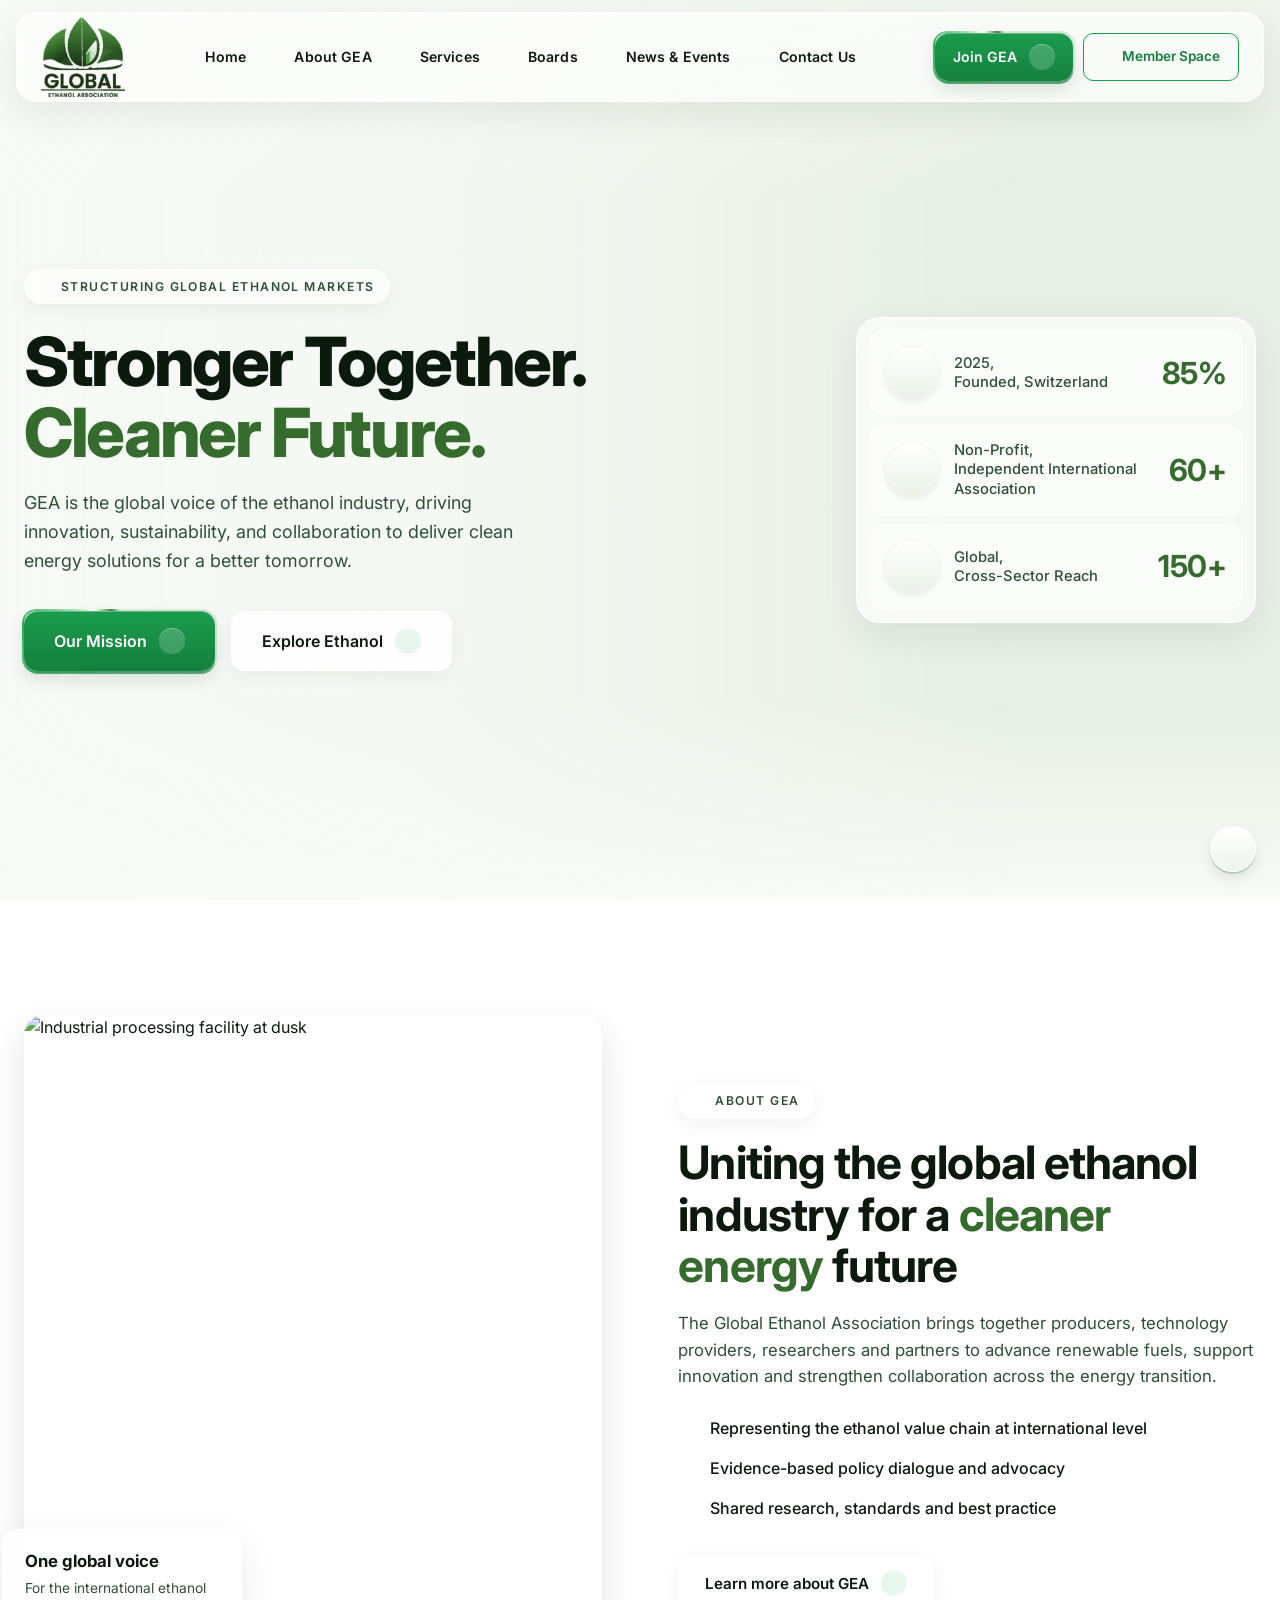
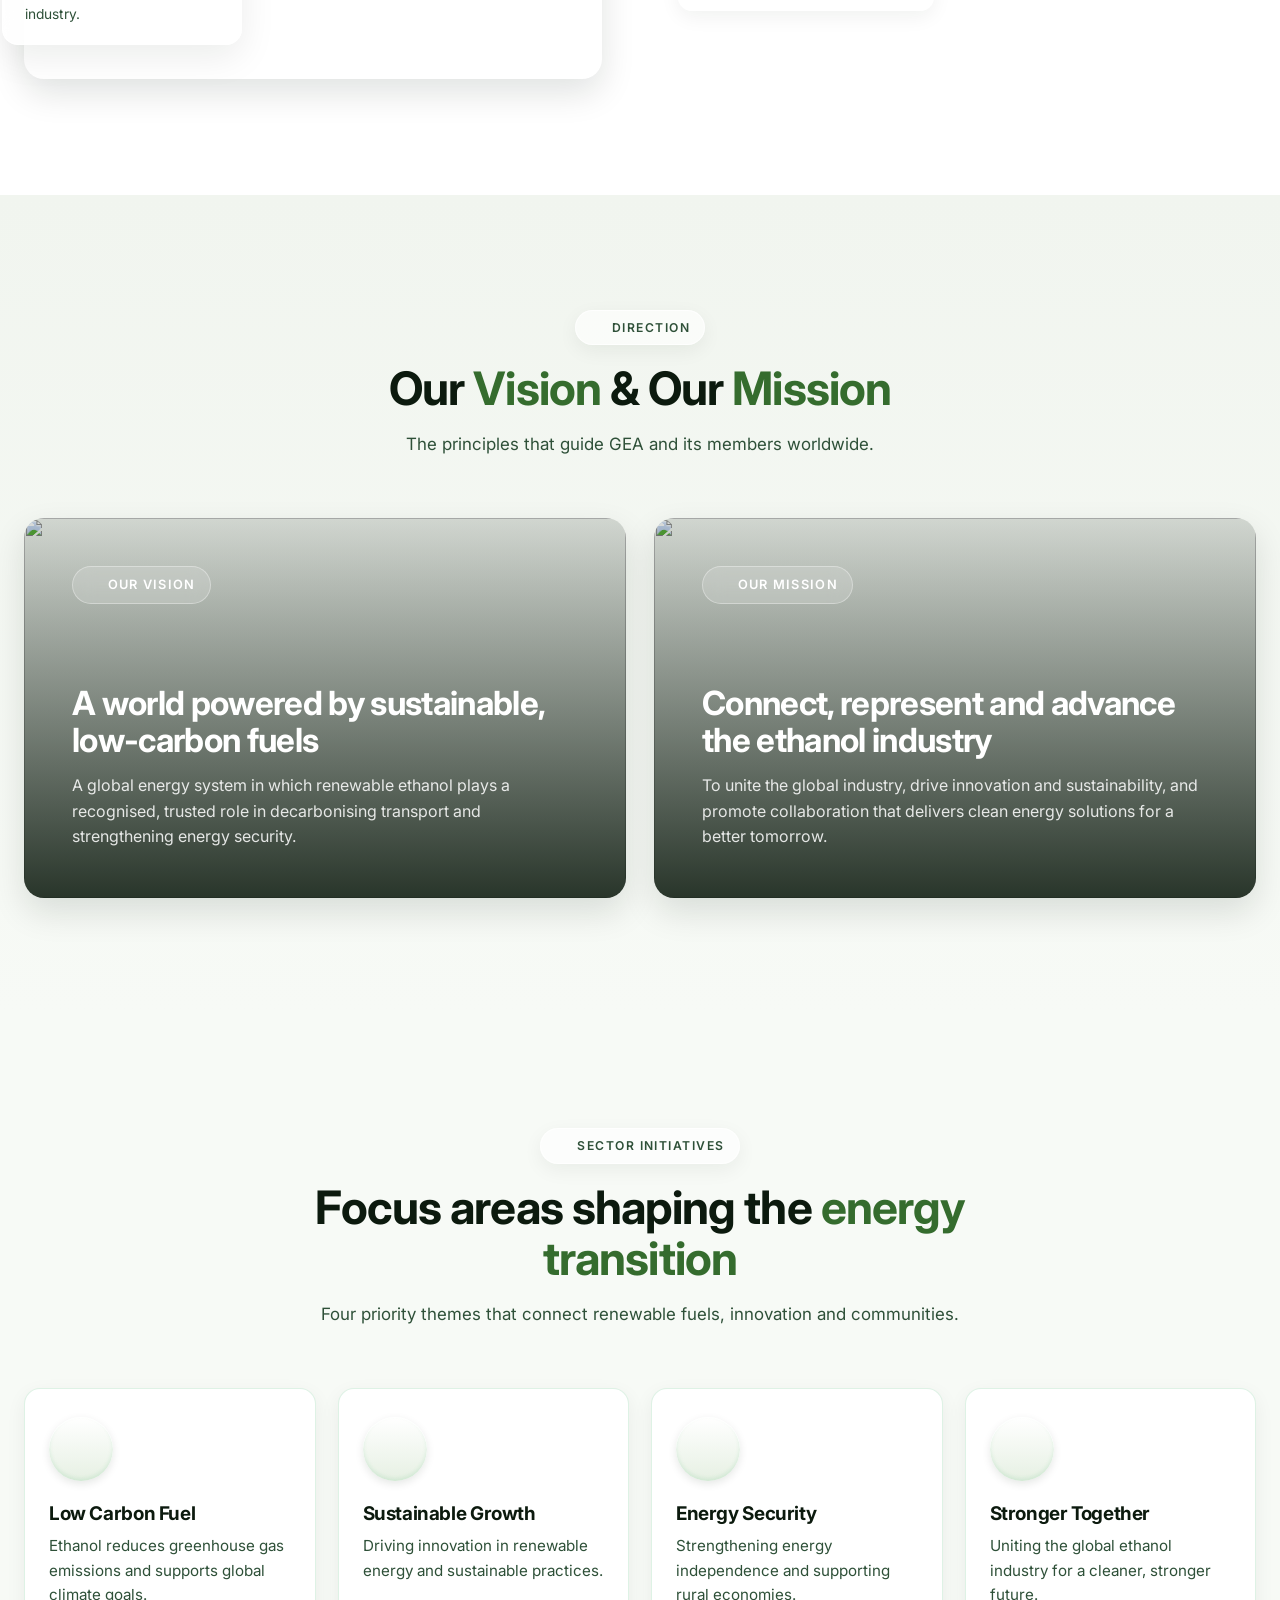
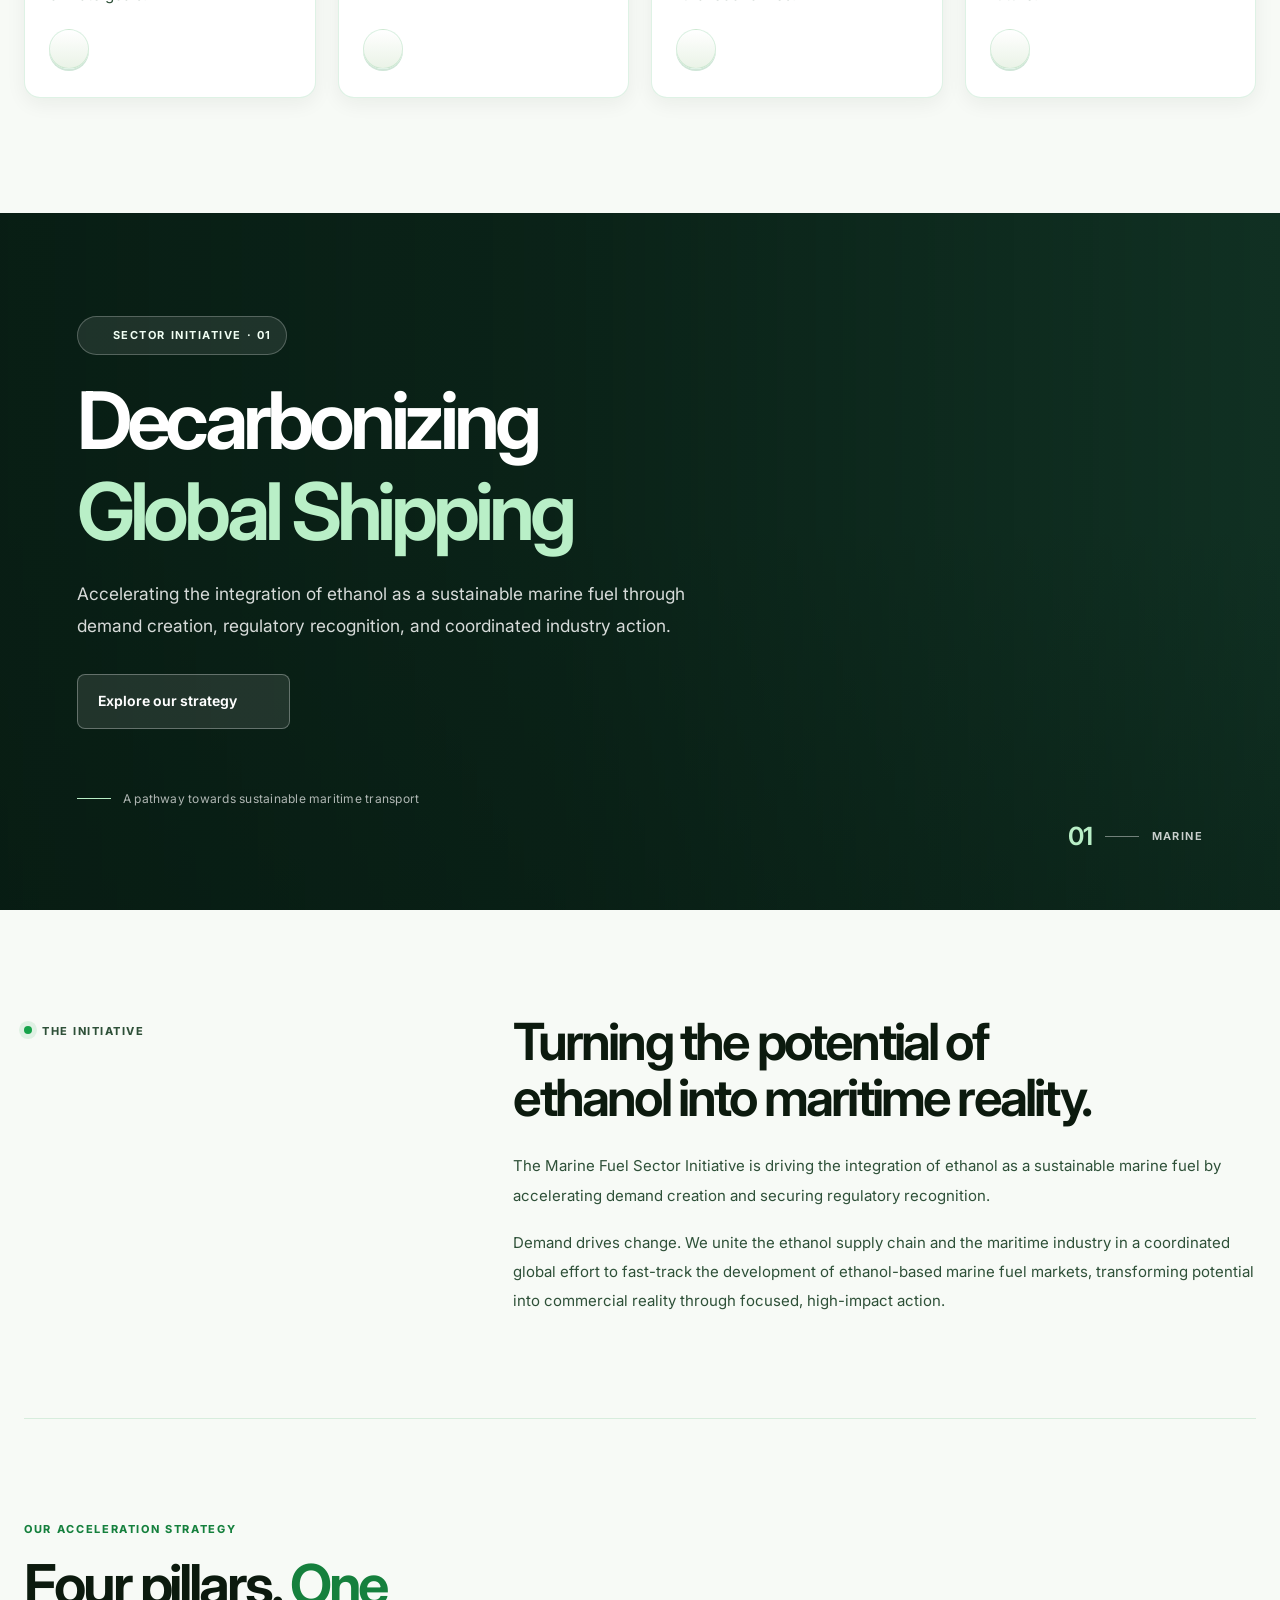
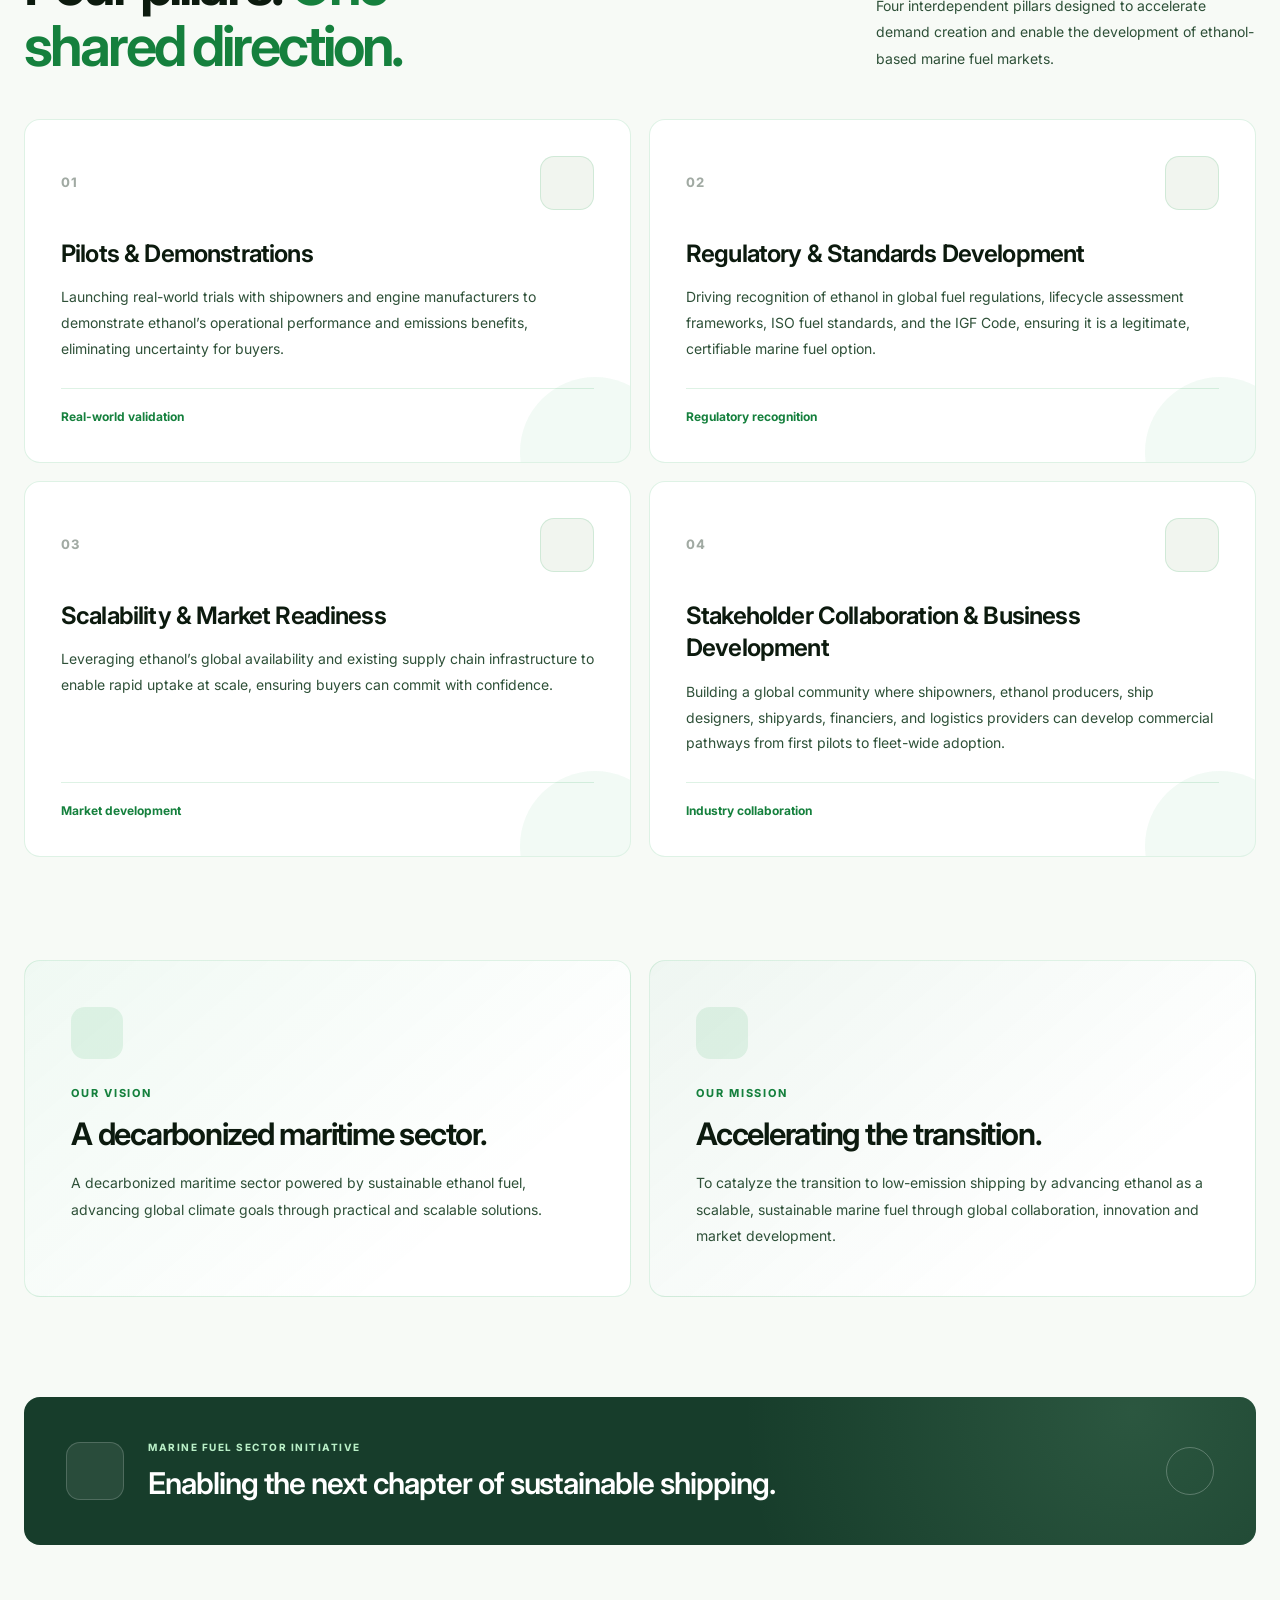
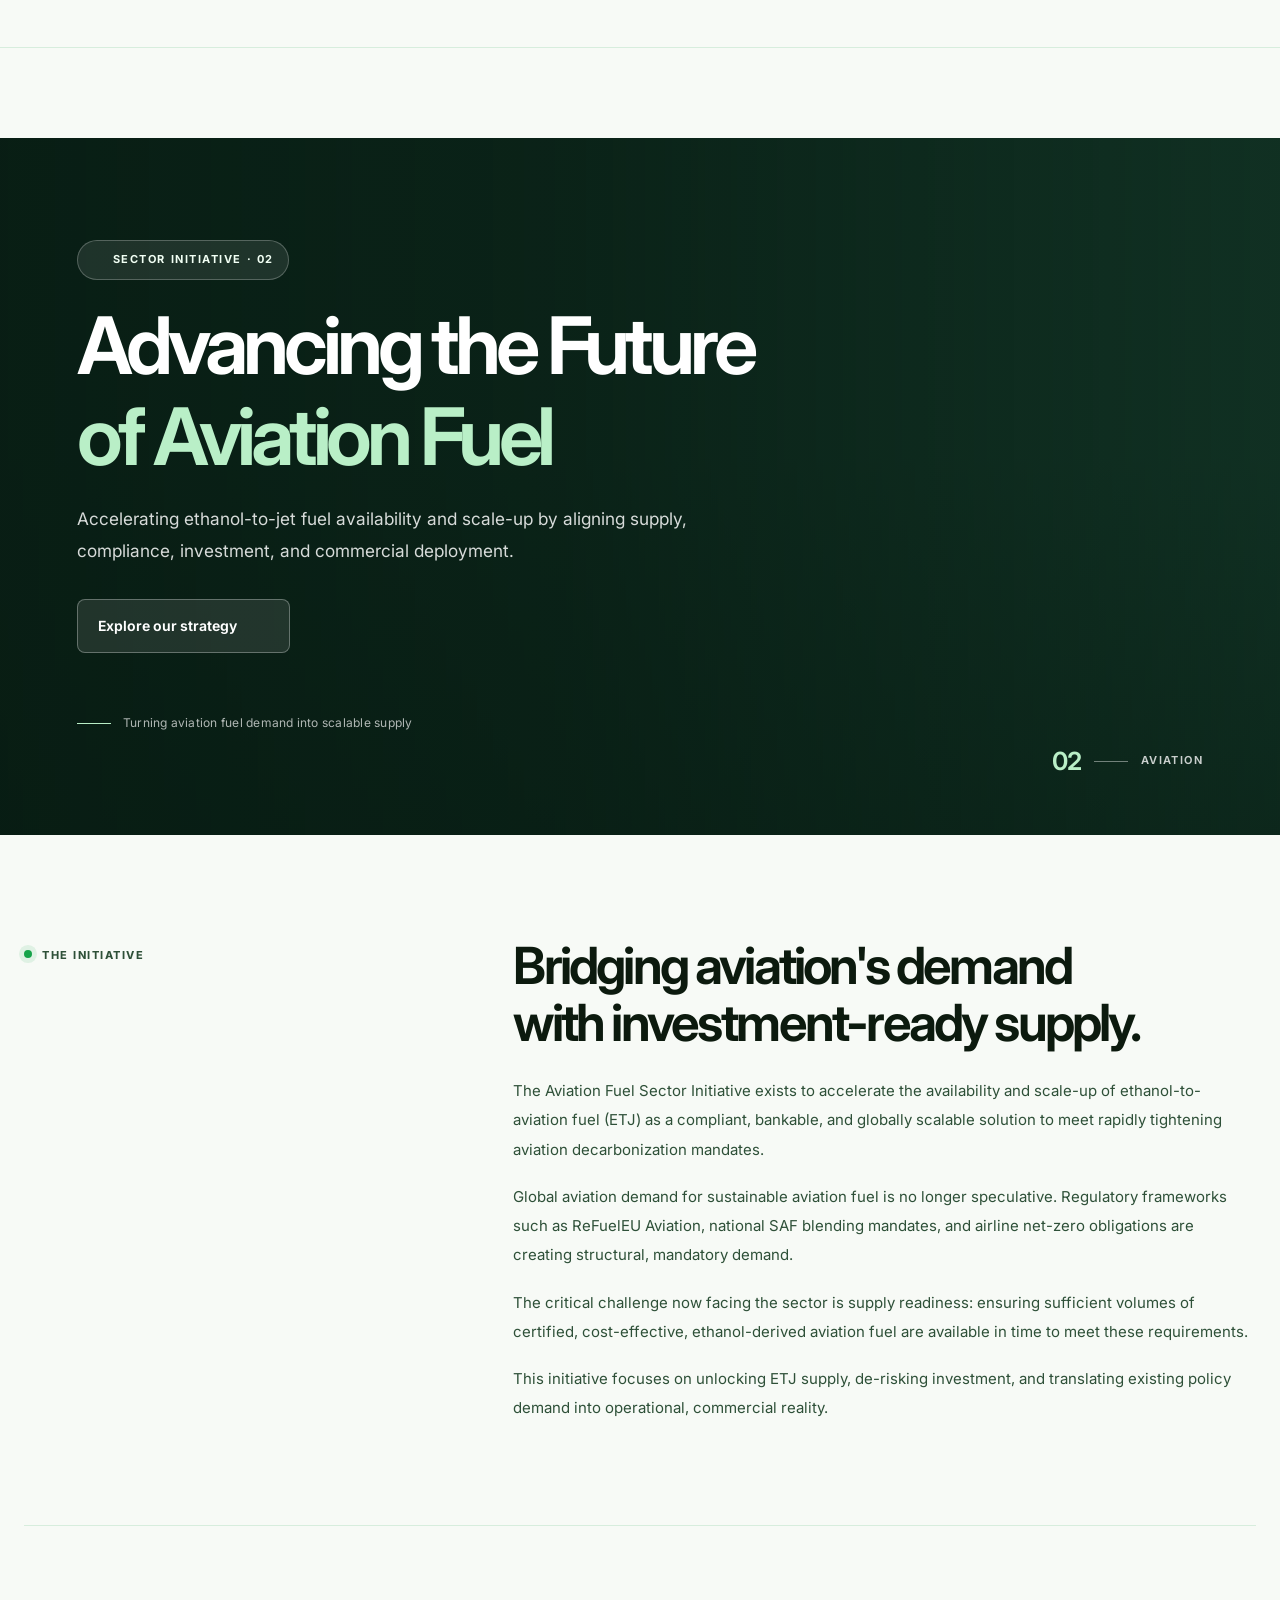
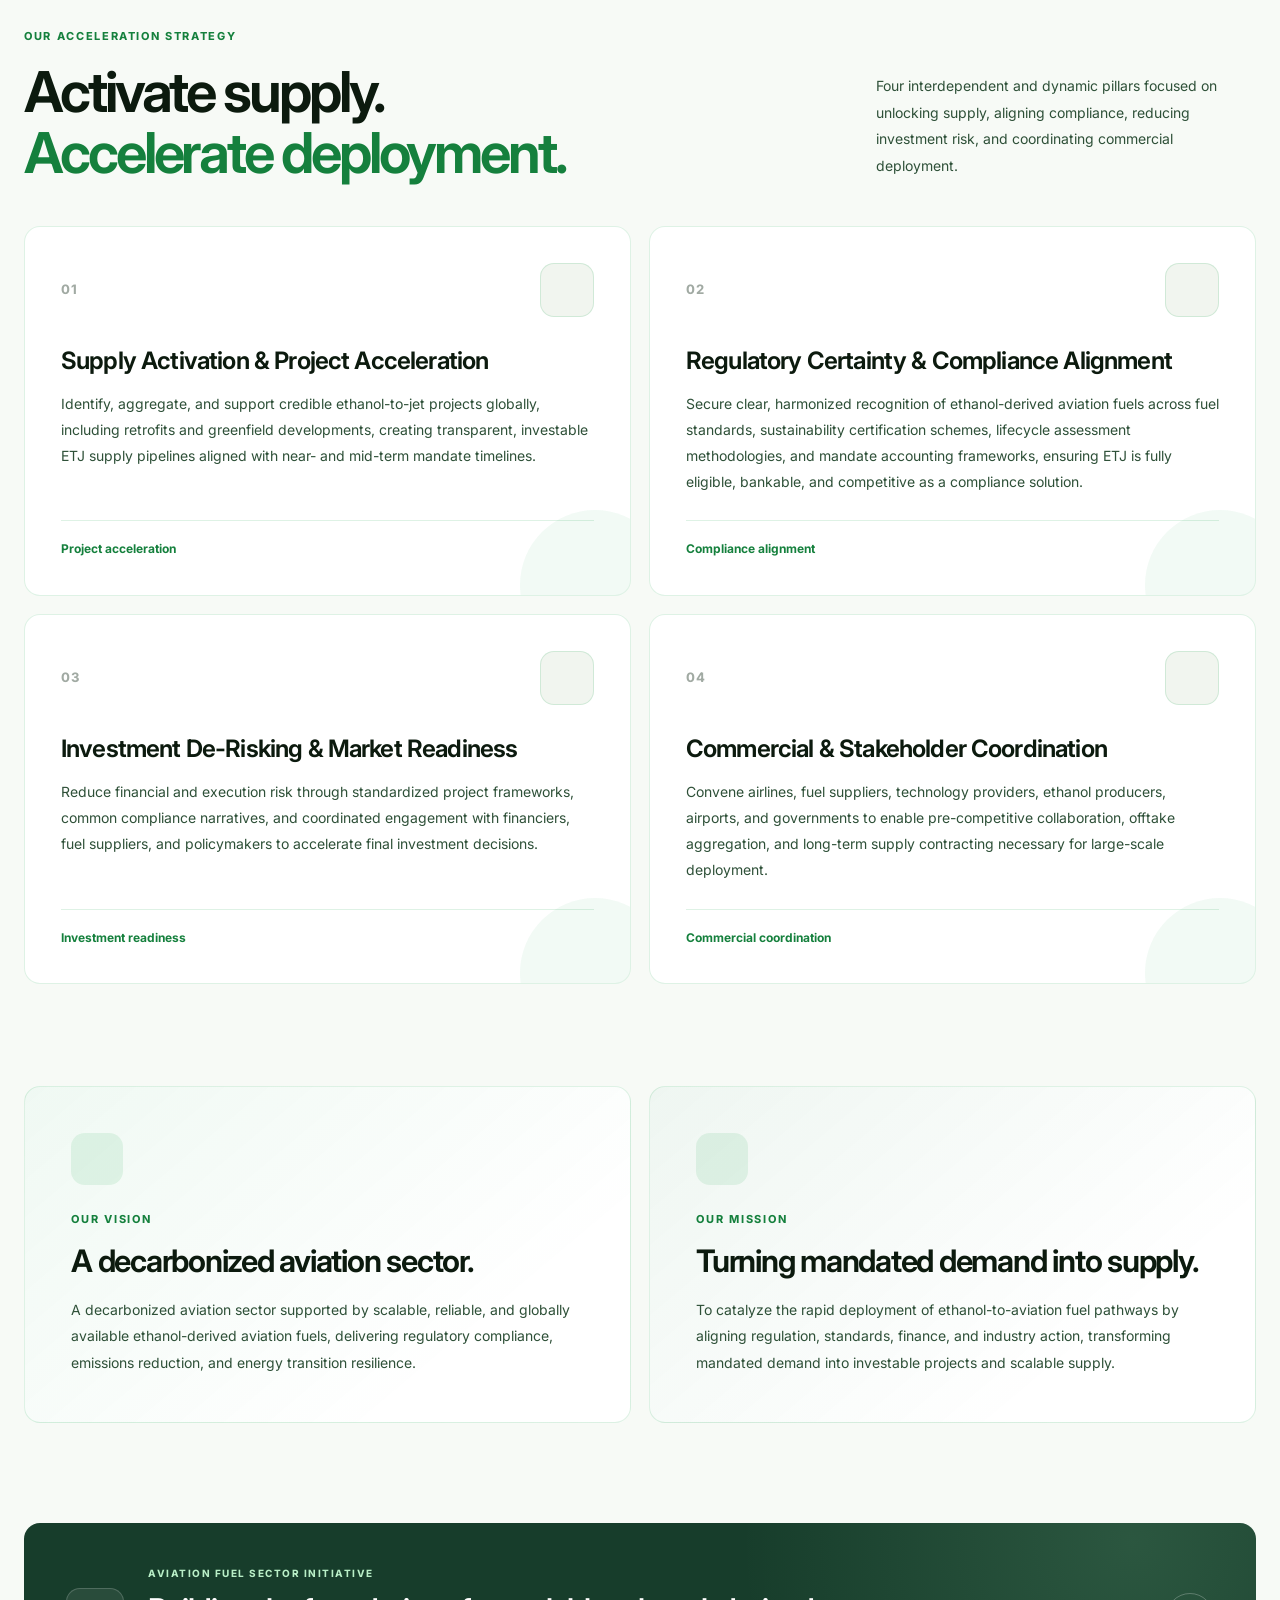
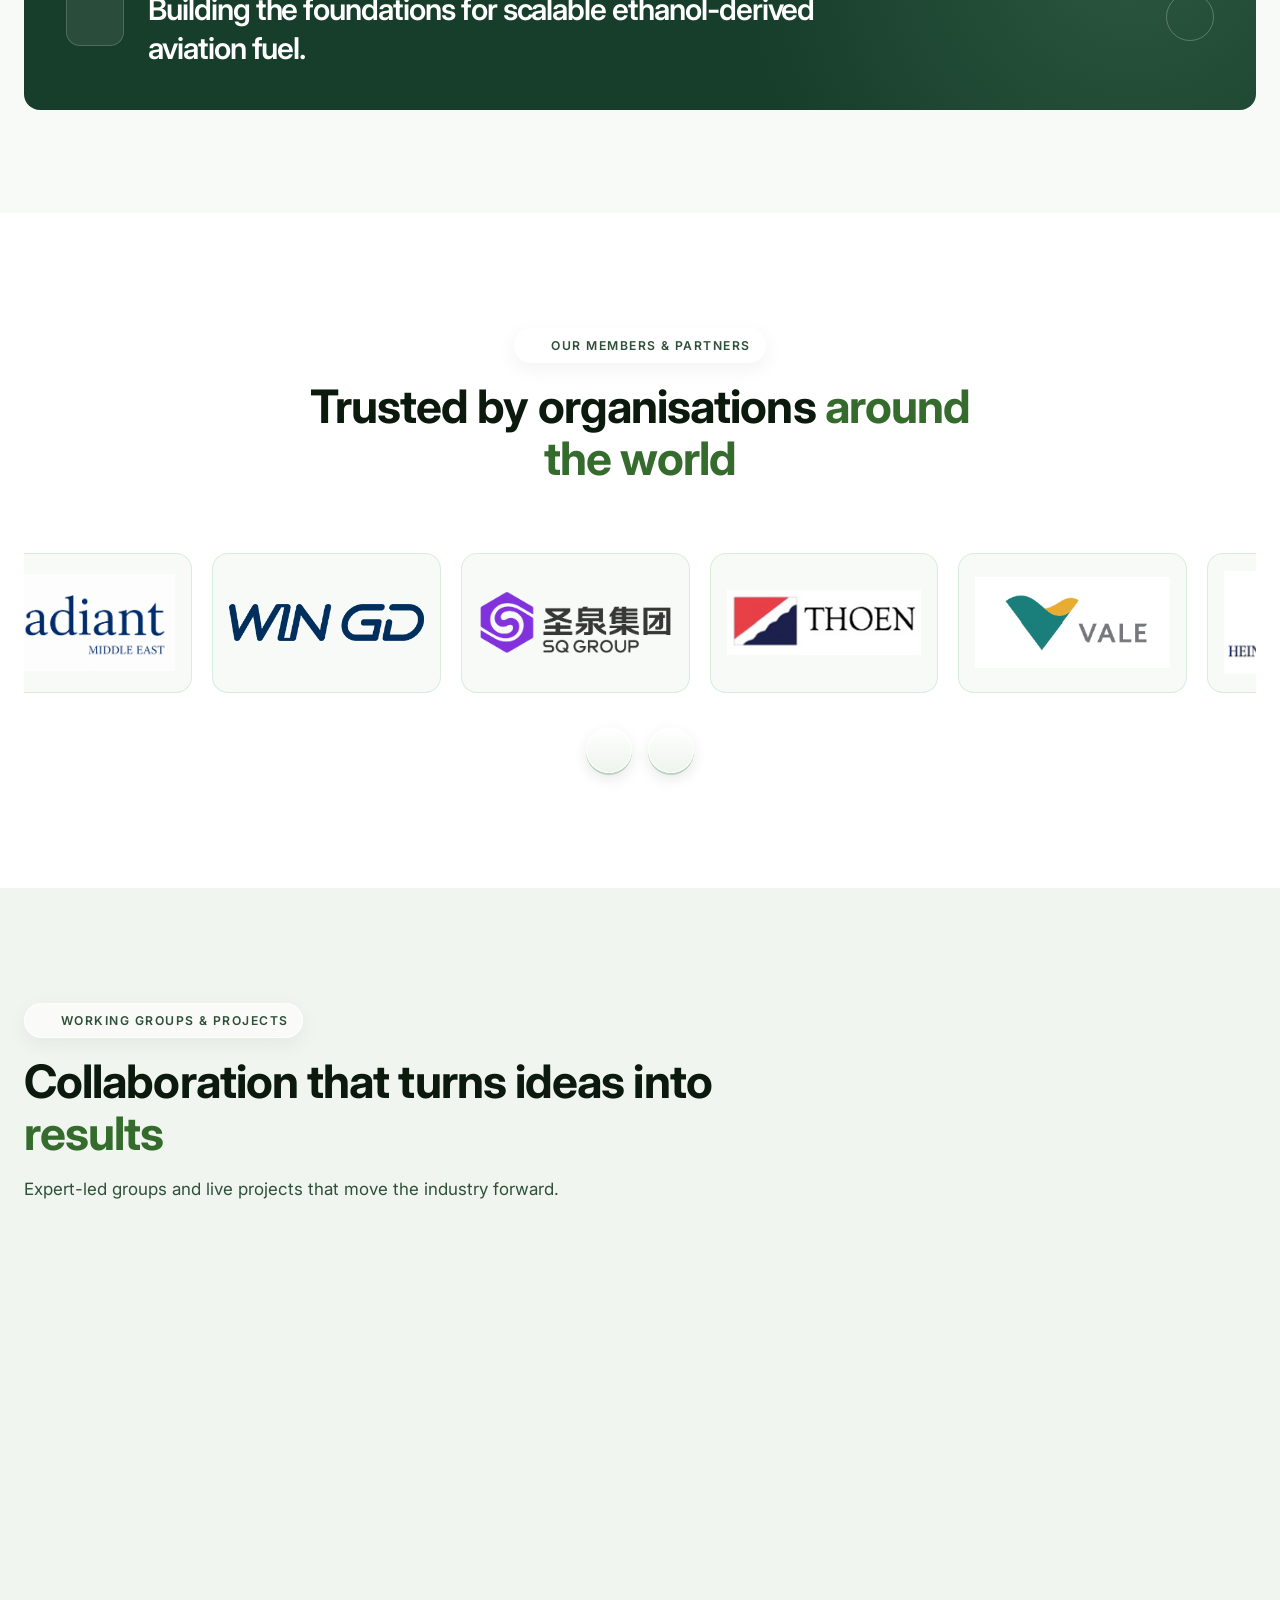
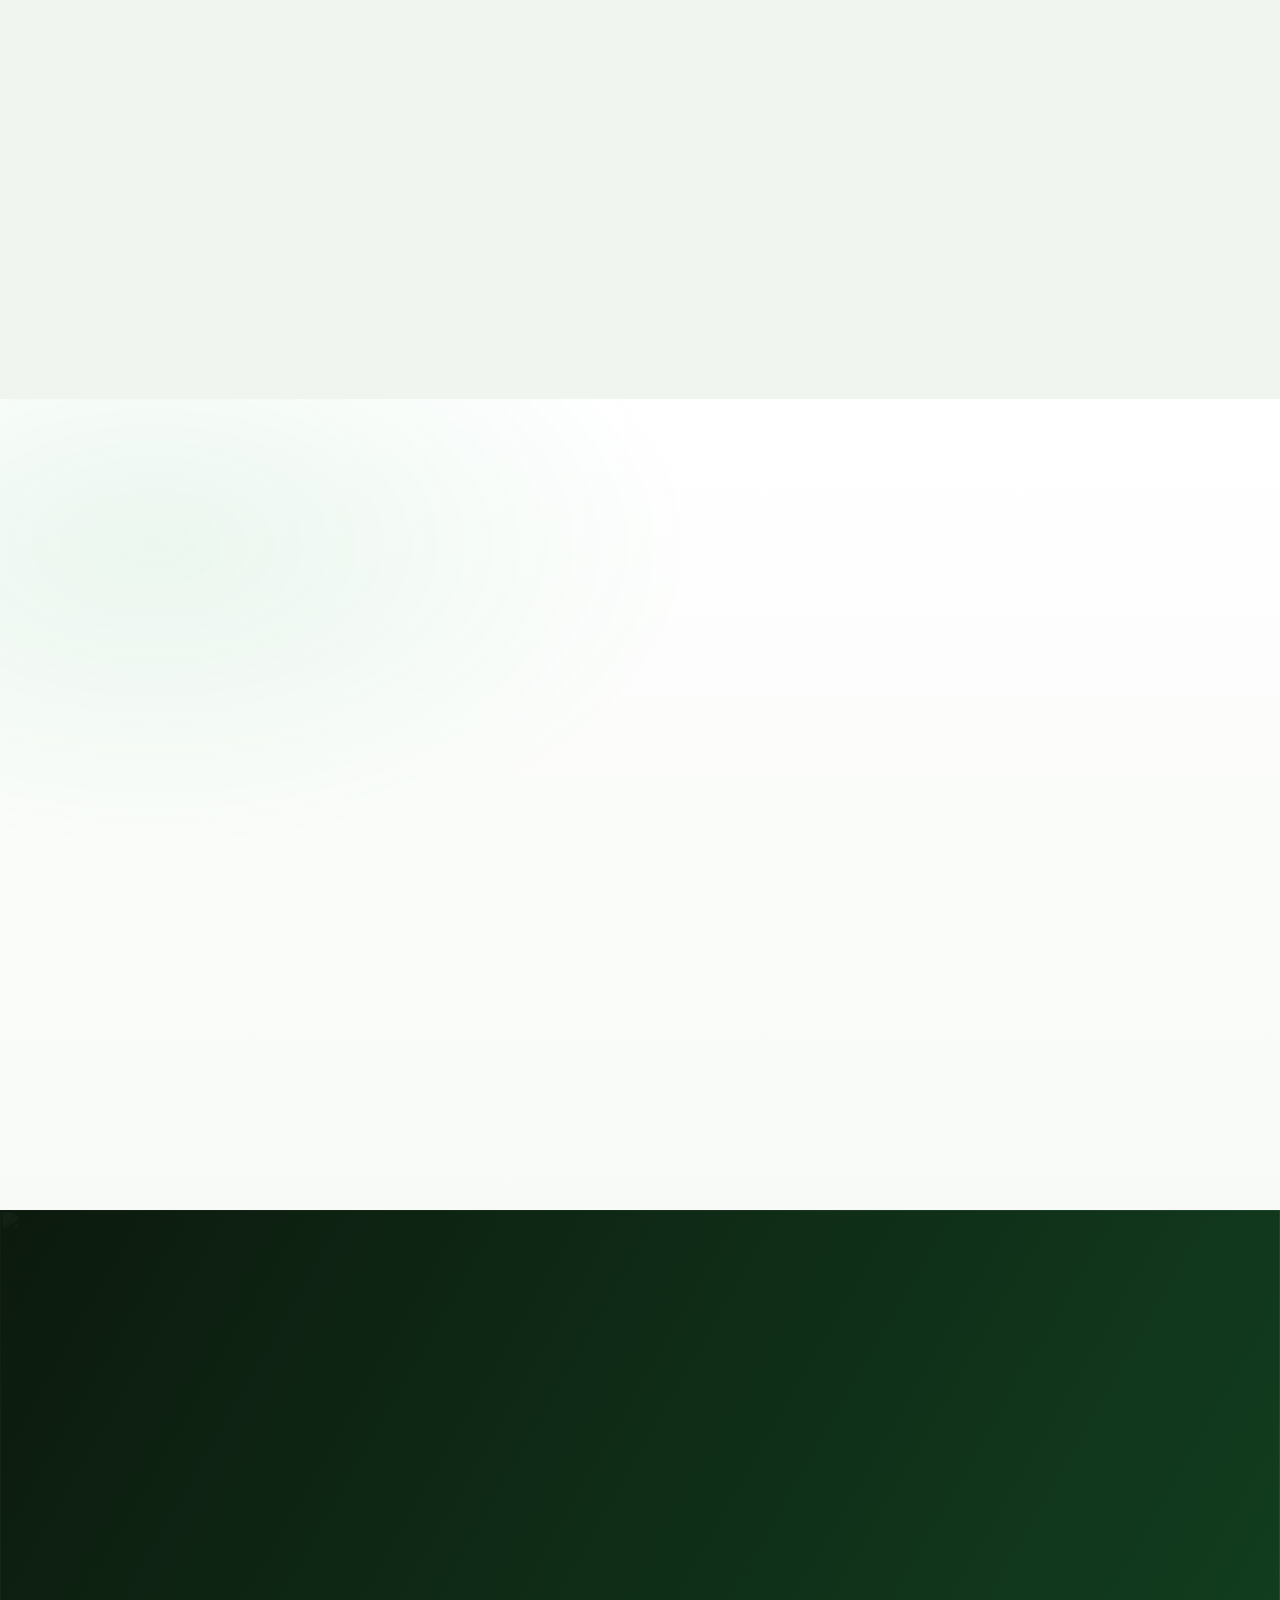
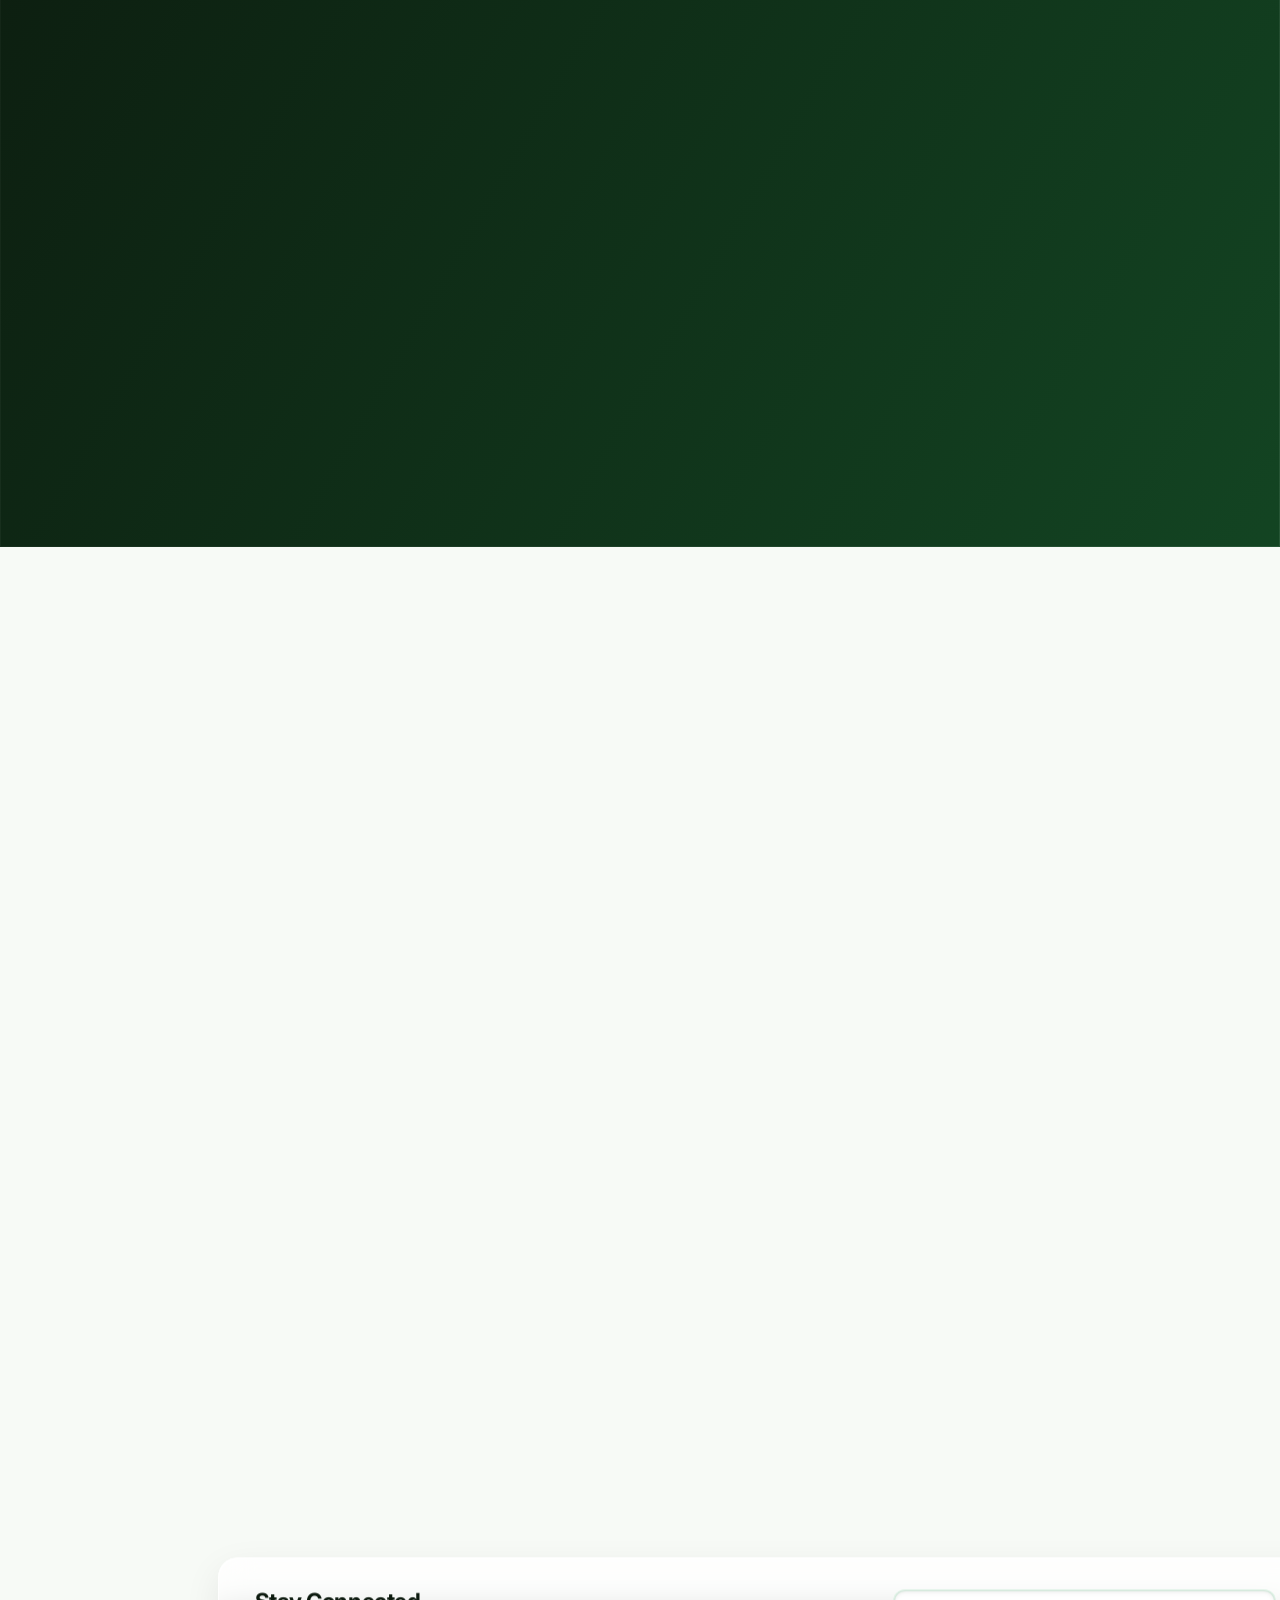
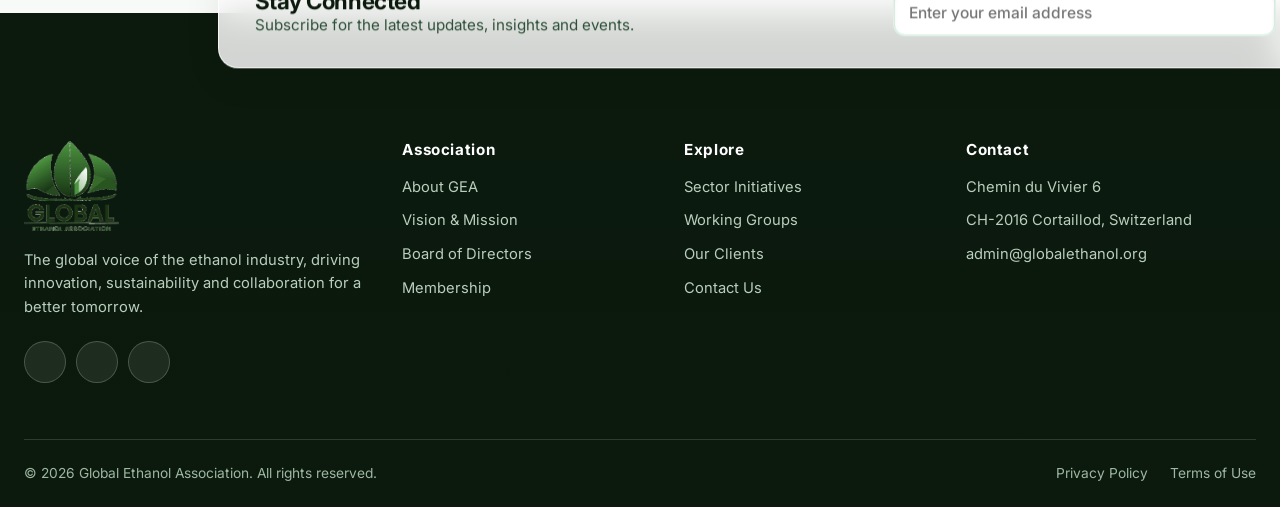
==== commit ce94d18b: "Update page titles and descriptions for consistency across the website" ====
--- a/index.html
+++ b/index.html
@@ -3,7 +3,7 @@
 <head>
 <meta charset="UTF-8">
 <meta name="viewport" content="width=device-width, initial-scale=1">
-<title>Global Ethanol Association | Stronger Together. Cleaner Future.</title>
+<title>Global Ethanol Association | Stronger Together</title>
 <meta name="description" content="The Global Ethanol Association brings together the global ethanol industry to advance renewable fuels, innovation and collaboration.">
 <link rel="preconnect" href="https://fonts.googleapis.com">
 <link rel="preconnect" href="https://fonts.gstatic.com" crossorigin>
@@ -68,7 +68,7 @@
 
   <div class="container hero-inner">
     <div>
-      <span class="eyebrow rise delay-0"><i data-lucide="leaf"></i> Advancing Renewable Futures</span>
+      <span class="eyebrow rise delay-0"><i data-lucide="leaf"></i> Structuring Global Ethanol Markets</span>
       <h1 class="rise delay-1">Stronger Together.<br><em>Cleaner Future.</em></h1>
       <p class="lead rise delay-2">GEA is the global voice of the ethanol industry, driving innovation, sustainability, and collaboration to deliver clean energy solutions for a better tomorrow.</p>
       <div class="hero-cta rise delay-3">
@@ -80,17 +80,17 @@
     <aside class="hero-stats rise delay-5" aria-label="GEA at a glance">
       <div class="stat-row">
         <span class="ic"><i data-lucide="leaf"></i></span>
-        <span class="lbl">Renewable<br>Energy Source</span>
+        <span class="lbl">2025,<br>Founded, Switzerland</span>
         <span class="val"><span class="count" data-to="85">0</span>%</span>
       </div>
       <div class="stat-row">
         <span class="ic"><i data-lucide="globe"></i></span>
-        <span class="lbl">Countries<br>Represented</span>
+        <span class="lbl">Non-Profit,<br>Independent International Association</span>
         <span class="val"><span class="count" data-to="60">0</span>+</span>
       </div>
       <div class="stat-row">
         <span class="ic"><i data-lucide="users"></i></span>
-        <span class="lbl">Members<br>Worldwide</span>
+        <span class="lbl">Global,<br>Cross-Sector Reach </span>
         <span class="val"><span class="count" data-to="150">0</span>+</span>
       </div>
     </aside>
@@ -784,7 +784,7 @@
 <section class="section clients" id="clients">
   <div class="container">
     <div class="section-head center reveal">
-      <span class="eyebrow"><i data-lucide="handshake"></i> Our Clients</span>
+      <span class="eyebrow"><i data-lucide="handshake"></i>Our Members & Partners</span>
       <h2>Trusted by organisations <em>around the world</em></h2>
     </div>
     <div class="carousel reveal">
@@ -858,7 +858,7 @@
     <div class="section-head center reveal">
       <span class="eyebrow"><i data-lucide="crown"></i>Leadership</span>
       <h2>Co-<em>Founders</em></h2>
-      <p>Seasoned leaders from finance, maritime, energy, and technology — united by a shared vision for ethanol's global future.</p>
+      <p>Seasoned leaders with expertise in finance, sustainability, commercial trading, shipping, and regulatory compliance, among other fields.</p>
     </div>
     <div class="cofounders-grid">
       <article class="cofounder-card reveal">
@@ -869,6 +869,23 @@
           <h3>Sylvain Zurcher</h3>
           <p class="role">President & Co-Founder</p>
           <p class="org">Global Ethanol Association</p>
+          <a class="linkedin" href="https://www.linkedin.com/in/sylvain-zurcher-340565b2/"><svg 
+  xmlns="http://w3.org" 
+  width="24" 
+  height="24" 
+  viewBox="0 0 24 24" 
+  fill="none" 
+  stroke="currentColor" 
+  stroke-width="2" 
+  stroke-linecap="round" 
+  stroke-linejoin="round" 
+  class="lucide-linkedin"
+>
+  <path d="M16 8a6 6 0 0 1 6 6v7h-4v-7a2 2 0 0 0-2-2 2 2 0 0 0-2 2v7h-4v-7a6 6 0 0 1 6-6z"/>
+  <rect width="4" height="12" x="2" y="9"/>
+  <circle cx="4" cy="4" r="2"/>
+</svg>
+</a>
         </div>
       </article>
 
@@ -880,6 +897,23 @@
           <h3>Morten Jacobsen</h3>
           <p class="role">Secretary General & Co-Founder</p>
           <p class="org">Global Ethanol Association</p>
+          <a class="linkedin" href="https://www.linkedin.com/in/morten-jacobsen-601085147/"><svg 
+  xmlns="http://w3.org" 
+  width="24" 
+  height="24" 
+  viewBox="0 0 24 24" 
+  fill="none" 
+  stroke="currentColor" 
+  stroke-width="2" 
+  stroke-linecap="round" 
+  stroke-linejoin="round" 
+  class="lucide-linkedin"
+>
+  <path d="M16 8a6 6 0 0 1 6 6v7h-4v-7a2 2 0 0 0-2-2 2 2 0 0 0-2 2v7h-4v-7a6 6 0 0 1 6-6z"/>
+  <rect width="4" height="12" x="2" y="9"/>
+  <circle cx="4" cy="4" r="2"/>
+</svg>
+</a>
         </div>
       </article>
     </div>
--- a/css/style.css
+++ b/css/style.css
@@ -2312,6 +2312,34 @@
   line-height: 1.5;
 }
 
+.cofounder-info .linkedin {
+  display: inline-flex;
+  align-items: center;
+  justify-content: center;
+  margin-top: 14px;
+  width: 40px;
+  height: 40px;
+  color: #274eff;
+  background: #a9c7ff;
+  border-radius: 50%;
+  transition: transform 450ms var(--ease-emphasized),
+    color var(--motion-normal) var(--ease-standard),
+    background-color var(--motion-normal) var(--ease-standard),
+    box-shadow var(--motion-normal) var(--ease-standard);
+}
+
+.cofounder-info .linkedin:hover,
+.cofounder-info .linkedin:focus-visible {
+  transform: translateY(-3px) scale(1.06);
+  color: #fff;
+  background: #274eff;
+  box-shadow: 0 8px 18px rgba(39, 78, 255, .25);
+}
+
+.cofounder-info .linkedin:active {
+  transform: translateY(-1px) scale(.97);
+}
+
 @media (max-width: 760px) {
   .cofounders-grid {
     width: min(100%, 560px);
